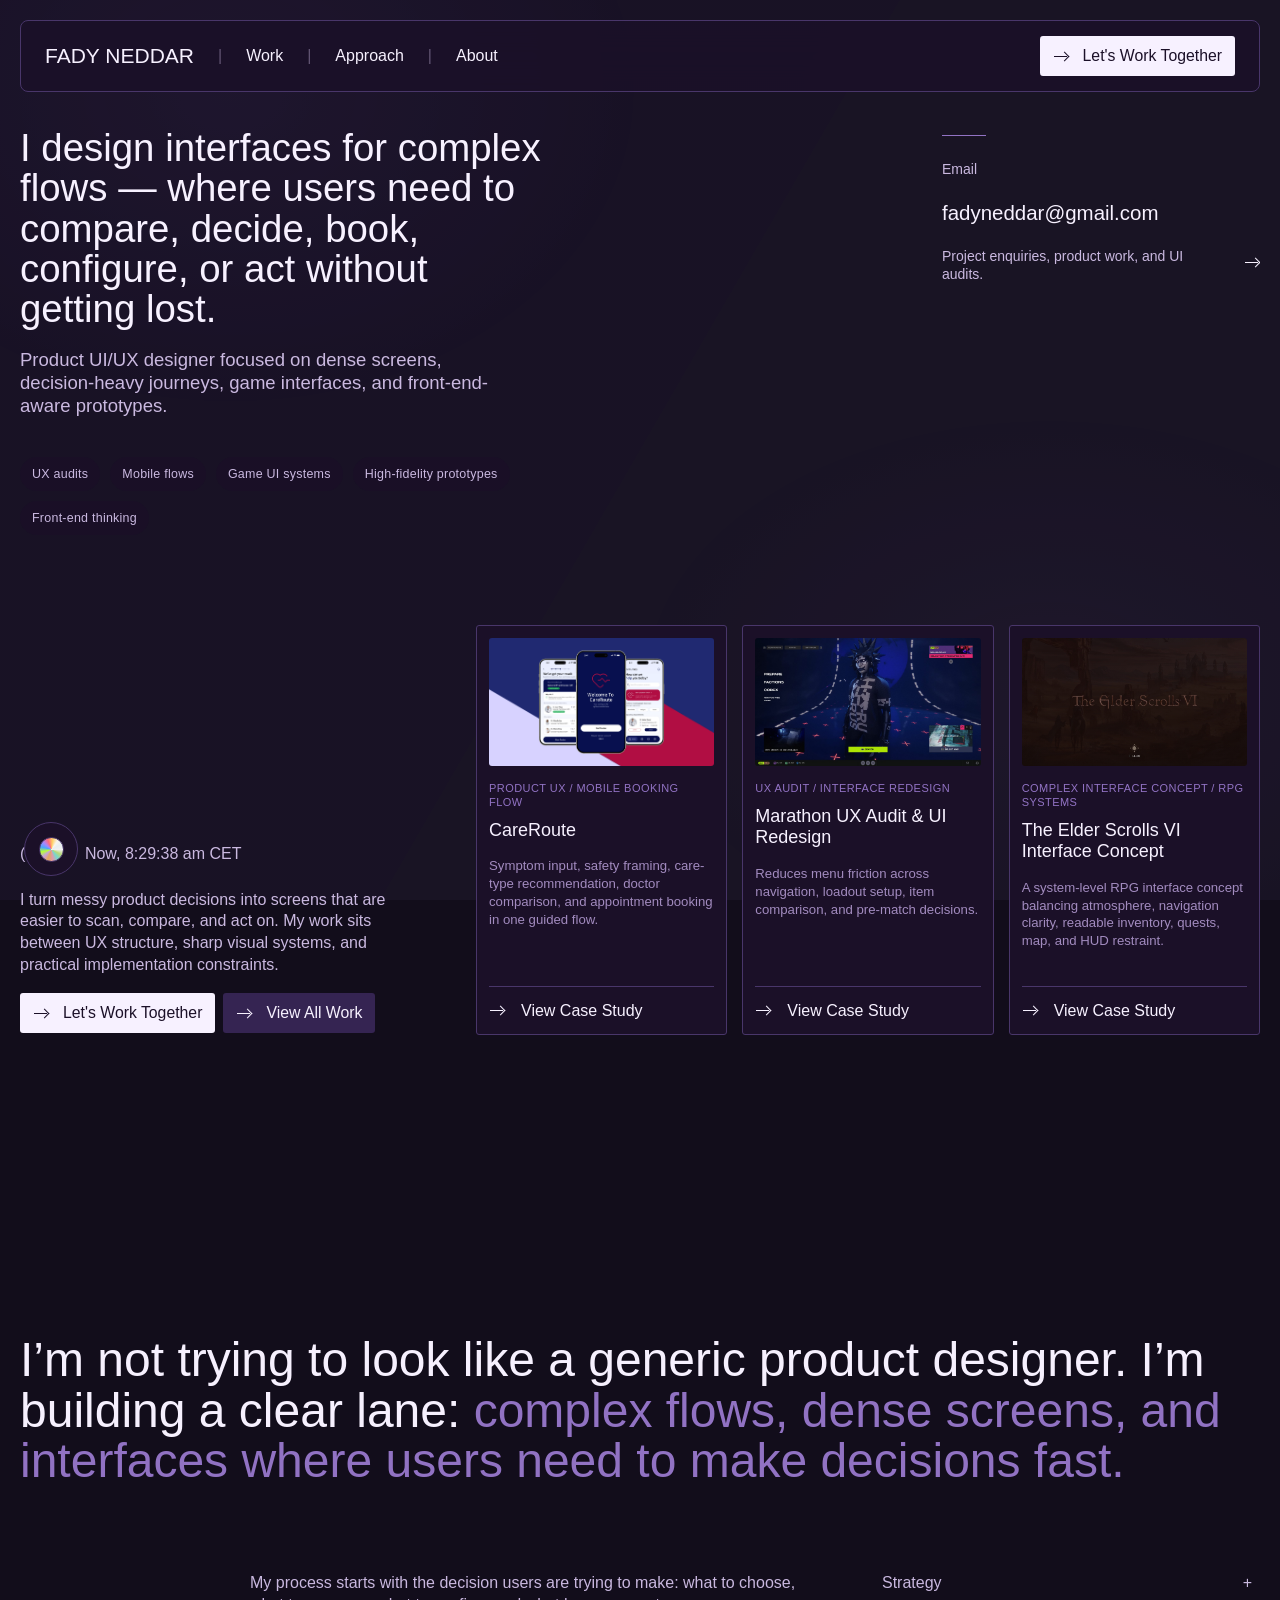
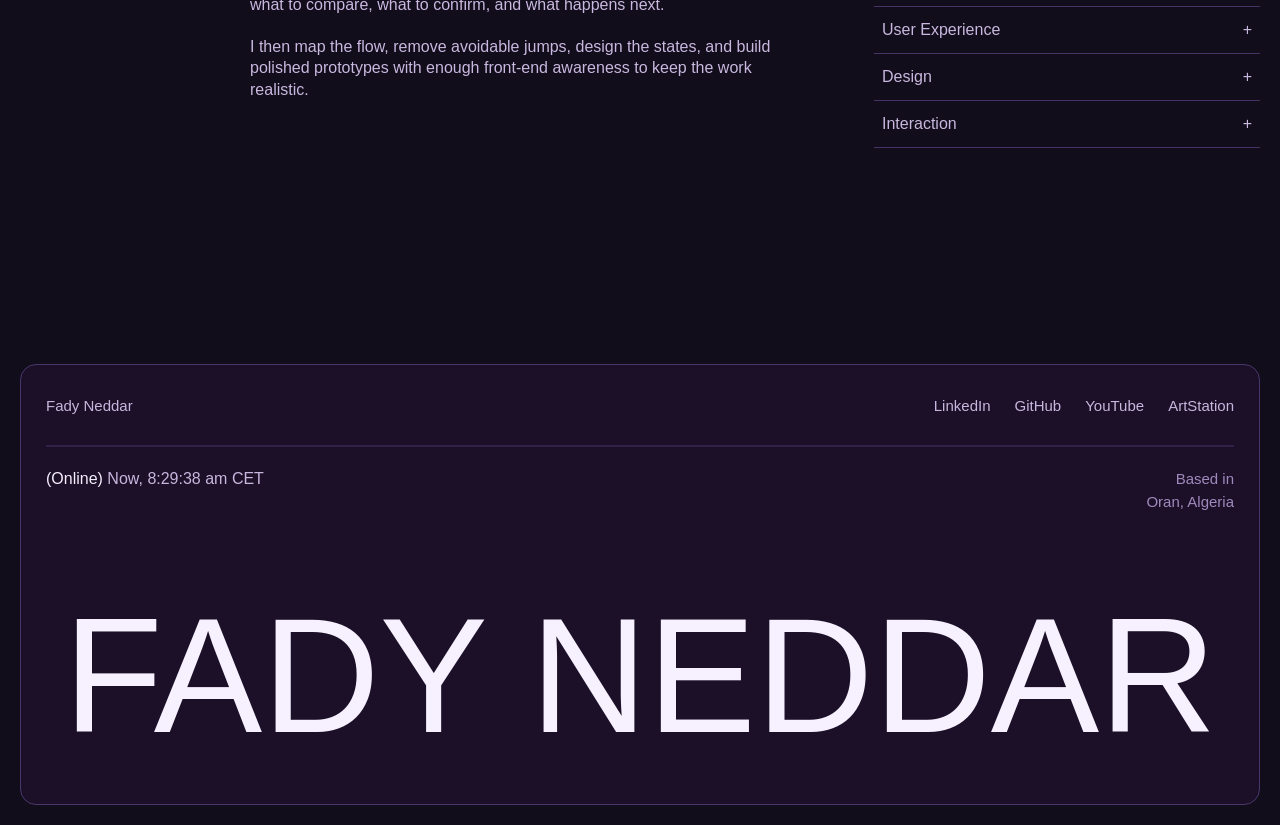
==== index.html @ a7735e92 "Initial commit" ====
<!doctype html>
<html lang="en" data-theme="violet">
  <head>
    <meta charset="utf-8" />
    <meta name="viewport" content="width=device-width, initial-scale=1" />
    <title>Fady Neddar - Product UI/UX Portfolio</title>
    <meta
      name="description"
      content="Product UI/UX portfolio for Fady Neddar, focused on dashboards, forms, filters, booking flows, and complex product interfaces."
    />
    <meta property="og:type" content="website" />
    <meta property="og:title" content="Fady Neddar - Product UI/UX Portfolio" />
    <meta
      property="og:description"
      content="UI/UX portfolio focused on dashboards, forms, filters, booking flows, and content-heavy product interfaces."
    />
    <meta property="og:image" content="./imgs/social-preview.png" />
    <meta name="twitter:card" content="summary_large_image" />
    <meta name="twitter:title" content="Fady Neddar - Product UI/UX Portfolio" />
    <meta
      name="twitter:description"
      content="UI/UX portfolio focused on dashboards, forms, filters, booking flows, and content-heavy product interfaces."
    />
    <meta name="twitter:image" content="./imgs/social-preview.png" />
    <link rel="icon" href="./favicon.svg" type="image/svg+xml" />
    <meta name="theme-color" content="#121312" />
    <script>
      try {
        const theme = localStorage.getItem("portfolio-theme") || "default";
        const themeBackgrounds = {
          default: "#121312",
          olive: "#11140e",
          cyan: "#101618",
          wine: "#170f12",
          ember: "#17110d",
          plum: "#141018",
          mono: "#111111",
          paper: "#f3efe8",
          "mint-light": "#e9f0e8",
          "sky-light": "#e8eef0",
          "blush-light": "#f0e9e9",
          pink: "#f5e5ee",
          acid: "#0b1009",
          ocean: "#09111d",
          violet: "#120d1b",
          ruby: "#170d10",
          gold: "#171307",
          "teal-light": "#e2f2ef",
          "lilac-light": "#eee9f6",
          "citrus-light": "#f4f1df"
        };
        const themeTransitionBackgrounds = {
          default: "#0e0f0e",
          olive: "#0c100b",
          cyan: "#0b1010",
          wine: "#100b0d",
          ember: "#100d0a",
          plum: "#0f0c11",
          mono: "#050505",
          paper: "#ded9cf",
          "mint-light": "#d9e2d7",
          "sky-light": "#d7e2e6",
          "blush-light": "#e2d6d8",
          pink: "#ead1df",
          acid: "#080d07",
          ocean: "#060d16",
          violet: "#0e0916",
          ruby: "#10090b",
          gold: "#100d05",
          "teal-light": "#d0e5e0",
          "lilac-light": "#ddd5ea",
          "citrus-light": "#e5dec0"
        };
        document.documentElement.setAttribute("data-theme", theme);
        document.documentElement.style.setProperty("--initial-bg", themeBackgrounds[theme] || "#121312");
        document.documentElement.style.setProperty("--initial-transition-bg", themeTransitionBackgrounds[theme] || "#0e0f0e");
      } catch {
        document.documentElement.setAttribute("data-theme", "default");
        document.documentElement.style.setProperty("--initial-bg", "#121312");
        document.documentElement.style.setProperty("--initial-transition-bg", "#0e0f0e");
      }
    </script>
    <style>
      html,
      body {
        min-height: 100%;
        margin: 0;
        background: var(--initial-bg, #121312);
        color: #f1f1f1;
        color-scheme: dark;
      }

      body {
        min-height: 100vh;
      }

      .page-transition {
        position: fixed;
        inset: 0;
        z-index: 500;
        pointer-events: none;
        background: var(--initial-transition-bg, var(--initial-bg, #121312));
      }

    </style>
    <link rel="stylesheet" href="./styles.css" />
  </head>
  <body>
    <div class="page-transition" aria-hidden="true"></div>
    <div class="background-waves" aria-hidden="true">
      <span></span>
      <span></span>
      <span></span>
    </div>

    <header class="site-header" aria-label="Primary navigation">
      <nav class="nav-shell">
        <div class="nav-left">
          <a class="brand" href="./index.html" aria-label="Fady Neddar home">
            <span>Fady Neddar</span>
          </a>
          <span class="divider" aria-hidden="true">|</span>
          <a href="./work.html">Work</a>
          <span class="divider" aria-hidden="true">|</span>
          <a href="#approach">Approach</a>
          <span class="divider" aria-hidden="true">|</span>
          <a href="./about.html">About</a>
        </div>
        <button
          class="mobile-menu-toggle"
          type="button"
          aria-label="Open menu"
          aria-expanded="false"
          aria-controls="mobile-menu"
          data-mobile-menu-toggle
        >
          <span aria-hidden="true"></span>
          <span aria-hidden="true"></span>
        </button>
        <button class="button button-light nav-cta" type="button" data-contact-open>
          <span class="icon-arrow" aria-hidden="true"></span>
          <span>Let's Work Together</span>
        </button>
        <div class="mobile-menu" id="mobile-menu" data-mobile-menu aria-hidden="true">
          <a href="./work.html">Work</a>
          <a href="#approach">Approach</a>
          <a href="./about.html">About</a>
          <button class="button button-light" type="button" data-contact-open>
            <span class="icon-arrow" aria-hidden="true"></span>
            <span>Let's Work Together</span>
          </button>
        </div>
      </nav>
    </header>

    <main id="top">
      <section class="hero">
        <div class="hero-grid">
          <div class="intro-copy">
            <h1 class="intro-title">
              I design interfaces for complex flows — where users need to compare, decide, book, configure, or act without getting lost.
            </h1>
            <p class="intro-support">
              Product UI/UX designer focused on dense screens, decision-heavy journeys, game interfaces, and front-end-aware prototypes.
            </p>
            <div class="proof-strip" aria-label="Portfolio focus areas">
              <span>UX audits</span>
              <span>Mobile flows</span>
              <span>Game UI systems</span>
              <span>High-fidelity prototypes</span>
              <span>Front-end thinking</span>
            </div>
          </div>

          <aside class="contact-panel" aria-label="Contact">
            <button class="email-card" type="button" data-contact-open>
              <span class="email-card-label">Email</span>
              <span class="email-card-address">fadyneddar@gmail.com</span>
              <span class="email-card-note">Project enquiries, product work, and UI audits.</span>
              <span class="icon-arrow" aria-hidden="true"></span>
            </button>
          </aside>
        </div>

        <div class="work-row">
          <div class="availability">
            <p class="clock-line">
              <span>(Online)</span>
              <span id="current-time">Now, --:--:-- GMT+1</span>
            </p>
            <p>
              I turn messy product decisions into screens that are easier to scan, compare, and act on. My work sits between UX structure, sharp visual systems, and practical implementation constraints.
            </p>
            <div class="button-row">
              <button class="button button-light" type="button" data-contact-open>
                <span class="icon-arrow" aria-hidden="true"></span>
                <span>Let's Work Together</span>
              </button>
              <a class="button button-dark" href="./work.html">
                <span class="icon-arrow" aria-hidden="true"></span>
                <span>View All Work</span>
              </a>
            </div>
          </div>

          <div class="project-grid" aria-label="Selected work">
            <a class="project-card" href="./careroute.html" aria-label="View CareRoute case study">
              <div class="project-media project-media-careroute" role="img" aria-label="CareRoute mobile app project cover"></div>
              <span class="project-category">Product UX / mobile booking flow</span>
              <h2>CareRoute</h2>
              <p>
                Symptom input, safety framing, care-type recommendation, doctor comparison, and appointment booking in one guided flow.
              </p>
              <span class="case-link">
                <span class="icon-arrow" aria-hidden="true"></span>
                <span>View Case Study</span>
              </span>
            </a>

            <a class="project-card" href="./marathon.html" aria-label="View Marathon UX Audit and UI Redesign case study">
              <div class="project-media project-media-image" role="img" aria-label="Marathon UX Audit and UI Redesign preview"></div>
              <span class="project-category">UX audit / interface redesign</span>
              <h2>Marathon UX Audit & UI Redesign</h2>
              <p>
                Reduces menu friction across navigation, loadout setup, item comparison, and
                pre-match decisions.
              </p>
              <span class="case-link">
                <span class="icon-arrow" aria-hidden="true"></span>
                <span>View Case Study</span>
              </span>
            </a>

            <a
              class="project-card"
              href="./elderscrolls.html"
              aria-label="View The Elder Scrolls VI Interface Concept case study"
            >
              <div class="project-media project-media-elder" role="img" aria-label="The Elder Scrolls VI Interface Concept preview"></div>
              <span class="project-category">Complex interface concept / RPG systems</span>
              <h2>The Elder Scrolls VI Interface Concept</h2>
              <p>
                A system-level RPG interface concept balancing atmosphere, navigation clarity, readable inventory, quests, map, and HUD restraint.
              </p>
              <span class="case-link">
                <span class="icon-arrow" aria-hidden="true"></span>
                <span>View Case Study</span>
              </span>
            </a>
          </div>
        </div>
      </section>

      <section class="approach" id="approach">
        <p class="statement">
          I’m not trying to look like a generic product designer. I’m building a clear lane: <span>complex flows, dense screens, and interfaces where users need to make decisions fast.</span>
        </p>

        <div class="approach-details">
          <div class="approach-copy">
            <p>
              My process starts with the decision users are trying to make: what to choose, what to compare, what to confirm, and what happens next.
            </p>
            <p>
              I then map the flow, remove avoidable jumps, design the states, and build polished prototypes with enough front-end awareness to keep the work realistic.
            </p>
          </div>
          <div class="approach-spacer" aria-hidden="true"></div>

          <div class="capability-list" aria-label="Capabilities">
            <div class="capability-item">
              <button type="button" aria-expanded="false" aria-controls="skill-strategy" data-skill-toggle>
                <span>Strategy</span>
                <span class="plus-mark" aria-hidden="true">+</span>
              </button>
              <p class="capability-copy" id="skill-strategy">
                Auditing flows, finding where users lose context, and defining what the screen needs to solve before styling starts.
              </p>
            </div>
            <div class="capability-item">
              <button type="button" aria-expanded="false" aria-controls="skill-ux" data-skill-toggle>
                <span>User Experience</span>
                <span class="plus-mark" aria-hidden="true">+</span>
              </button>
              <p class="capability-copy" id="skill-ux">
                Mapping decisions, comparison points, error states, and navigation depth so users do not hold the whole product in memory.
              </p>
            </div>
            <div class="capability-item">
              <button type="button" aria-expanded="false" aria-controls="skill-design" data-skill-toggle>
                <span>Design</span>
                <span class="plus-mark" aria-hidden="true">+</span>
              </button>
              <p class="capability-copy" id="skill-design">
                Creating screens, components, hierarchy, and responsive layouts that make dense information easier to scan.
              </p>
            </div>
            <div class="capability-item">
              <button type="button" aria-expanded="false" aria-controls="skill-interaction" data-skill-toggle>
                <span>Interaction</span>
                <span class="plus-mark" aria-hidden="true">+</span>
              </button>
              <p class="capability-copy" id="skill-interaction">
                Using motion to clarify feedback, transitions, and state changes — not to decorate screens that already need focus.
              </p>
            </div>
          </div>
        </div>
      </section>
    </main>

    <footer class="site-footer" id="contact">
      <div class="footer-top">
        <p>Fady Neddar</p>
        <div class="footer-link-stack">
          <nav class="social-links footer-socials" aria-label="Social links">
            <a href="https://www.linkedin.com/in/fady-neddar-0b409b3a3/" target="_blank" rel="noopener noreferrer">LinkedIn</a>
            <a href="https://github.com/neddarfaddy" target="_blank" rel="noopener noreferrer">GitHub</a>
            <a href="https://www.youtube.com/@Shaheen602" target="_blank" rel="noopener noreferrer">YouTube</a>
            <a href="https://www.artstation.com/shahin31" target="_blank" rel="noopener noreferrer">ArtStation</a>
          </nav>
        </div>
      </div>

      <div class="footer-middle">
        <div>
          <p>
            <span>(Online)</span>
            <span id="footer-time">Now, --:--:-- GMT+1</span>
          </p>
        </div>
        <address>
          <span>Based in</span>
          <span>Oran, Algeria</span>
        </address>
      </div>

      <p class="footer-wordmark">Fady Neddar</p>
    </footer>

    <div class="contact-drawer-shell" id="contact-drawer" aria-hidden="true" inert>
      <button class="contact-backdrop" type="button" data-contact-close aria-label="Close contact form"></button>
      <aside class="contact-drawer" role="dialog" aria-modal="true" aria-labelledby="contact-title" tabindex="-1">
        <button class="drawer-close" type="button" data-contact-close aria-label="Close contact form">x</button>

        <div class="drawer-intro">
          <p>Contact</p>
          <h2 id="contact-title">Let's Work Together</h2>
          <p>
            Got a role, project, or just want to chat about design? Fill in the form and I'll get
            back to you soon.
          </p>
        </div>

        <nav class="social-links drawer-socials" aria-label="Social links">
          <a href="https://www.linkedin.com/in/fady-neddar-0b409b3a3/" target="_blank" rel="noopener noreferrer">LinkedIn</a>
          <a href="https://github.com/neddarfaddy" target="_blank" rel="noopener noreferrer">GitHub</a>
          <a href="https://www.youtube.com/@Shaheen602" target="_blank" rel="noopener noreferrer">YouTube</a>
          <a href="https://www.artstation.com/shahin31" target="_blank" rel="noopener noreferrer">ArtStation</a>
        </nav>

        <form class="contact-form" id="contact-form" action="https://formsubmit.co/fadyneddar@gmail.com" method="POST">
          <input type="hidden" name="_captcha" value="false" />
          <input type="hidden" name="_template" value="table" />
          <input type="hidden" name="_subject" value="Portfolio enquiry from Fady Neddar portfolio" />
          <input class="form-honey" type="text" name="_honey" tabindex="-1" autocomplete="off" aria-hidden="true" />
          <div class="form-row">
            <label>
              <span>First Name <em>*</em></span>
              <input type="text" name="firstName" placeholder="First name" required />
            </label>
            <label>
              <span>Last Name <em>*</em></span>
              <input type="text" name="lastName" placeholder="Last name" required />
            </label>
          </div>

          <div class="form-row">
            <label>
              <span>Email Address <em>*</em></span>
              <input type="email" name="email" placeholder="email@company.com" required />
            </label>
            <label>
              <span>Phone Number</span>
              <input type="tel" name="phone" placeholder="07000-000000" />
            </label>
          </div>

          <label>
            <span>Enquiry Type <em>*</em></span>
            <select name="enquiryType" required>
              <option value="">Select one...</option>
              <option>Product design</option>
              <option>Interface redesign</option>
              <option>UX audit</option>
              <option>Front-end prototype</option>
              <option>Other</option>
            </select>
          </label>

          <label>
            <span>Message <em>*</em></span>
            <textarea name="message" placeholder="Your message" required></textarea>
          </label>
          <p class="form-status" data-form-status aria-live="polite"></p>
<button class="button button-light send-button" type="submit">
            <span class="icon-arrow" aria-hidden="true"></span>
            <span>Send Message</span>
          </button>
        </form>
      </aside>
    </div>

    <div class="theme-picker" data-theme-picker>
      <div class="theme-menu" id="theme-menu" aria-hidden="true">
        <button class="theme-option" type="button" data-theme-value="default">
          <span class="theme-swatch swatch-default" aria-hidden="true"></span>
          <span>Default</span>
        </button>
        <button class="theme-option" type="button" data-theme-value="olive">
          <span class="theme-swatch swatch-olive" aria-hidden="true"></span>
          <span>Olive</span>
        </button>
        <button class="theme-option" type="button" data-theme-value="cyan">
          <span class="theme-swatch swatch-cyan" aria-hidden="true"></span>
          <span>Cyan</span>
        </button>
        <button class="theme-option" type="button" data-theme-value="wine">
          <span class="theme-swatch swatch-wine" aria-hidden="true"></span>
          <span>Wine</span>
        </button>
        <button class="theme-option" type="button" data-theme-value="ember">
          <span class="theme-swatch swatch-ember" aria-hidden="true"></span>
          <span>Ember</span>
        </button>
        <button class="theme-option" type="button" data-theme-value="plum">
          <span class="theme-swatch swatch-plum" aria-hidden="true"></span>
          <span>Plum</span>
        </button>
        <button class="theme-option" type="button" data-theme-value="mono">
          <span class="theme-swatch swatch-mono" aria-hidden="true"></span>
          <span>Mono</span>
        </button>
        <button class="theme-option" type="button" data-theme-value="paper">
          <span class="theme-swatch swatch-paper" aria-hidden="true"></span>
          <span>Paper</span>
        </button>
        <button class="theme-option" type="button" data-theme-value="mint-light">
          <span class="theme-swatch swatch-mint-light" aria-hidden="true"></span>
          <span>Mint</span>
        </button>
        <button class="theme-option" type="button" data-theme-value="sky-light">
          <span class="theme-swatch swatch-sky-light" aria-hidden="true"></span>
          <span>Sky</span>
        </button>
        <button class="theme-option" type="button" data-theme-value="blush-light">
          <span class="theme-swatch swatch-blush-light" aria-hidden="true"></span>
          <span>Blush</span>
        </button>
        <button class="theme-option" type="button" data-theme-value="pink">
          <span class="theme-swatch swatch-pink" aria-hidden="true"></span>
          <span>Pink</span>
        </button>
      </div>
      <button
        class="theme-toggle"
        type="button"
        aria-label="Choose color theme"
        aria-expanded="false"
        aria-controls="theme-menu"
        data-theme-toggle
      >
        <span class="theme-toggle-mark" aria-hidden="true"></span>
      </button>
    </div>

    <div class="media-lightbox" data-media-lightbox aria-hidden="true">
      <button class="media-lightbox-backdrop" type="button" data-media-close aria-label="Close image preview"></button>
      <figure class="media-lightbox-frame">
        <button class="media-lightbox-close" type="button" data-media-close aria-label="Close image preview">x</button>
        <img src="" alt="" data-media-image />
        <figcaption class="media-lightbox-caption" data-media-caption></figcaption>
      </figure>
    </div>

    <script data-gsap src="https://cdn.jsdelivr.net/npm/gsap@3/dist/gsap.min.js"></script>
    <script src="./script.js"></script>
  </body>
</html>
---- styles.css ----
:root {
  --background: #121312;
  --panel: #151615;
  --panel-rgb: 21, 22, 21;
  --panel-raised: #191a19;
  --panel-muted: #1c1d1c;
  --panel-soft: #232423;
  --stroke: #1c1d1c;
  --text: #f1f1f1;
  --text-muted: #bababa;
  --text-subtle: #9f9f9f;
  --text-dim: #676867;
  --accent: #d6d6d6;
  --transition-bg: #0e0f0e;
  --button-light-hover: #c9c9c9;
  --button-light-hover-text: var(--panel);
  --button-dark-hover: #3a3b3a;
  --button-dark-hover-text: var(--text);
  --max-width: 1600px;
}

html[data-theme="olive"] {
  --background: #10140f;
  --panel: #151a14;
  --panel-rgb: 21, 26, 20;
  --panel-raised: #192018;
  --panel-muted: #20281f;
  --panel-soft: #263125;
  --stroke: #273326;
  --text: #eff3ea;
  --text-muted: #bdc7b7;
  --text-subtle: #8f9b88;
  --text-dim: #798b5f;
  --accent: #b8d879;
  --transition-bg: #0c100b;
  --button-light-hover: #d9e7c7;
  --button-light-hover-text: var(--panel);
  --button-dark-hover: #354232;
  --button-dark-hover-text: var(--text);
}

html[data-theme="cyan"] {
  --background: #0f1212;
  --panel: #141919;
  --panel-rgb: 20, 25, 25;
  --panel-raised: #172020;
  --panel-muted: #1e2929;
  --panel-soft: #233333;
  --stroke: #263838;
  --text: #edf7f5;
  --text-muted: #b5c8c5;
  --text-subtle: #8ca3a0;
  --text-dim: #5f8f8a;
  --accent: #76d8cf;
  --transition-bg: #0b1010;
  --button-light-hover: #c8efeb;
  --button-light-hover-text: var(--panel);
  --button-dark-hover: #304545;
  --button-dark-hover-text: var(--text);
}

html[data-theme="wine"] {
  --background: #150f11;
  --panel: #1b1316;
  --panel-rgb: 27, 19, 22;
  --panel-raised: #21161a;
  --panel-muted: #2a1b20;
  --panel-soft: #342229;
  --stroke: #39262c;
  --text: #f5eeee;
  --text-muted: #cbb9ba;
  --text-subtle: #a18b8e;
  --text-dim: #986171;
  --accent: #e09aab;
  --transition-bg: #100b0d;
  --button-light-hover: #ead5da;
  --button-light-hover-text: var(--panel);
  --button-dark-hover: #442b34;
  --button-dark-hover-text: var(--text);
}

html[data-theme="ember"] {
  --background: #14110e;
  --panel: #1a1611;
  --panel-rgb: 26, 22, 17;
  --panel-raised: #211b14;
  --panel-muted: #2a2218;
  --panel-soft: #342a1d;
  --stroke: #3a2d20;
  --text: #f4efe7;
  --text-muted: #c8b9a6;
  --text-subtle: #a2927c;
  --text-dim: #a67443;
  --accent: #e3a85d;
  --transition-bg: #100d0a;
  --button-light-hover: #ead7bd;
  --button-light-hover-text: var(--panel);
  --button-dark-hover: #443622;
  --button-dark-hover-text: var(--text);
}

html[data-theme="plum"] {
  --background: #131015;
  --panel: #18141b;
  --panel-rgb: 24, 20, 27;
  --panel-raised: #1e1822;
  --panel-muted: #261e2b;
  --panel-soft: #302538;
  --stroke: #342941;
  --text: #f2eef5;
  --text-muted: #c4b8ca;
  --text-subtle: #9e8da8;
  --text-dim: #8f70a6;
  --accent: #c7a0df;
  --transition-bg: #0f0c11;
  --button-light-hover: #e2d4eb;
  --button-light-hover-text: var(--panel);
  --button-dark-hover: #40304a;
  --button-dark-hover-text: var(--text);
}

html[data-theme="mono"] {
  --background: #0d0d0d;
  --panel: #151515;
  --panel-rgb: 21, 21, 21;
  --panel-raised: #1a1a1a;
  --panel-muted: #222222;
  --panel-soft: #2b2b2b;
  --stroke: #303030;
  --text: #f8f8f8;
  --text-muted: #c6c6c6;
  --text-subtle: #969696;
  --text-dim: #6f6f6f;
  --accent: #ffffff;
  --transition-bg: #050505;
  --button-light-hover: #dedede;
  --button-light-hover-text: var(--panel);
  --button-dark-hover: #404040;
  --button-dark-hover-text: var(--text);
}

html[data-theme="default"] {
  --background: #121312;
  --panel: #151615;
  --panel-rgb: 21, 22, 21;
  --panel-raised: #191a19;
  --panel-muted: #1c1d1c;
  --panel-soft: #232423;
  --stroke: #1c1d1c;
  --text: #f1f1f1;
  --text-muted: #bababa;
  --text-subtle: #9f9f9f;
  --text-dim: #676867;
  --accent: #d6d6d6;
  --transition-bg: #0e0f0e;
  --button-light-hover: #c9c9c9;
  --button-light-hover-text: var(--panel);
  --button-dark-hover: #3a3b3a;
  --button-dark-hover-text: var(--text);
}

html[data-theme="paper"] {
  --background: #eeeae2;
  --panel: #f8f5ee;
  --panel-rgb: 248, 245, 238;
  --panel-raised: #ffffff;
  --panel-muted: #ded8cc;
  --panel-soft: #e7e1d6;
  --stroke: #d2cabd;
  --text: #171715;
  --text-muted: #47443e;
  --text-subtle: #706b62;
  --text-dim: #9b9386;
  --accent: #7a6f5d;
  --transition-bg: #ded9cf;
  --button-light-hover: #7a6f5d;
  --button-light-hover-text: #f8f5ee;
  --button-dark-hover: #d0c7b8;
  --button-dark-hover-text: #171715;
}

html[data-theme="mint-light"] {
  --background: #e9f0e8;
  --panel: #f4faf3;
  --panel-rgb: 244, 250, 243;
  --panel-raised: #ffffff;
  --panel-muted: #d8e4d6;
  --panel-soft: #dfeadd;
  --stroke: #c9d8c6;
  --text: #121811;
  --text-muted: #3c4a39;
  --text-subtle: #63705f;
  --text-dim: #829875;
  --accent: #55784c;
  --transition-bg: #d9e2d7;
  --button-light-hover: #55784c;
  --button-light-hover-text: #f4faf3;
  --button-dark-hover: #c4d2c0;
  --button-dark-hover-text: #121811;
}

html[data-theme="sky-light"] {
  --background: #e8eef0;
  --panel: #f5fafb;
  --panel-rgb: 245, 250, 251;
  --panel-raised: #ffffff;
  --panel-muted: #d6e2e5;
  --panel-soft: #dfe9eb;
  --stroke: #c6d4d8;
  --text: #101618;
  --text-muted: #37484d;
  --text-subtle: #5f7176;
  --text-dim: #728f98;
  --accent: #3d7784;
  --transition-bg: #d7e2e6;
  --button-light-hover: #3d7784;
  --button-light-hover-text: #f5fafb;
  --button-dark-hover: #c2d1d5;
  --button-dark-hover-text: #101618;
}

html[data-theme="blush-light"] {
  --background: #f0e9e9;
  --panel: #fbf5f5;
  --panel-rgb: 251, 245, 245;
  --panel-raised: #ffffff;
  --panel-muted: #e4d6d7;
  --panel-soft: #ecdfe0;
  --stroke: #d8c8ca;
  --text: #191313;
  --text-muted: #4c3a3b;
  --text-subtle: #765f62;
  --text-dim: #a37b83;
  --accent: #9a5d6a;
  --transition-bg: #e2d6d8;
  --button-light-hover: #9a5d6a;
  --button-light-hover-text: #fbf5f5;
  --button-dark-hover: #d7c4c7;
  --button-dark-hover-text: #191313;
}

html[data-theme="pink"] {
  --background: #f5e5ee;
  --panel: #fff7fb;
  --panel-rgb: 255, 247, 251;
  --panel-raised: #ffffff;
  --panel-muted: #ead0dd;
  --panel-soft: #f0d8e5;
  --stroke: #dbb8c8;
  --text: #1b1016;
  --text-muted: #503543;
  --text-subtle: #7c5364;
  --text-dim: #b06382;
  --accent: #c74379;
  --transition-bg: #ead1df;
  --button-light-hover: #c74379;
  --button-light-hover-text: #fff7fb;
  --button-dark-hover: #e3bfd0;
  --button-dark-hover-text: #1b1016;
}

html[data-theme="acid"] {
  --background: #0b1009;
  --panel: #10170e;
  --panel-rgb: 16, 23, 14;
  --panel-raised: #141d11;
  --panel-muted: #1c2717;
  --panel-soft: #24331d;
  --stroke: #2f4524;
  --text: #f3ffe9;
  --text-muted: #c5d8b8;
  --text-subtle: #93aa84;
  --text-dim: #8caf54;
  --accent: #b7ff36;
  --transition-bg: #080d07;
  --button-light-hover: #d8ff8a;
  --button-light-hover-text: #10170e;
  --button-dark-hover: #314620;
  --button-dark-hover-text: var(--text);
}

html[data-theme="ocean"] {
  --background: #09111d;
  --panel: #0d1724;
  --panel-rgb: 13, 23, 36;
  --panel-raised: #111e2e;
  --panel-muted: #16283d;
  --panel-soft: #1d3450;
  --stroke: #254263;
  --text: #edf6ff;
  --text-muted: #b9cadb;
  --text-subtle: #86a0b8;
  --text-dim: #4c82b7;
  --accent: #49a7ff;
  --transition-bg: #060d16;
  --button-light-hover: #b9dcff;
  --button-light-hover-text: #0d1724;
  --button-dark-hover: #263f5d;
  --button-dark-hover-text: var(--text);
}

html[data-theme="violet"] {
  --background: #120d1b;
  --panel: #1b1028;
  --panel-rgb: 27, 16, 40;
  --panel-raised: #211532;
  --panel-muted: #2a1b40;
  --panel-soft: #352452;
  --stroke: #49366a;
  --text: #f7f1ff;
  --text-muted: #cab9e0;
  --text-subtle: #a28bbf;
  --text-dim: #9273c4;
  --accent: #a986ff;
  --transition-bg: #0e0916;
  --button-light-hover: #d9caff;
  --button-light-hover-text: #1b1028;
  --button-dark-hover: #44305f;
  --button-dark-hover-text: var(--text);
}

html[data-theme="ruby"] {
  --background: #170d10;
  --panel: #201113;
  --panel-rgb: 32, 17, 19;
  --panel-raised: #281619;
  --panel-muted: #351d21;
  --panel-soft: #43272c;
  --stroke: #5c3138;
  --text: #fff1f3;
  --text-muted: #dfb5bc;
  --text-subtle: #b9878f;
  --text-dim: #c95a69;
  --accent: #ff6b7a;
  --transition-bg: #10090b;
  --button-light-hover: #ffc2ca;
  --button-light-hover-text: #201113;
  --button-dark-hover: #56313a;
  --button-dark-hover-text: var(--text);
}

html[data-theme="gold"] {
  --background: #171307;
  --panel: #211a0c;
  --panel-rgb: 33, 26, 12;
  --panel-raised: #2a220f;
  --panel-muted: #352b13;
  --panel-soft: #443719;
  --stroke: #5c4b22;
  --text: #fff7df;
  --text-muted: #d9c89d;
  --text-subtle: #ae9663;
  --text-dim: #c49738;
  --accent: #ffd166;
  --transition-bg: #100d05;
  --button-light-hover: #ffe2a3;
  --button-light-hover-text: #211a0c;
  --button-dark-hover: #57471d;
  --button-dark-hover-text: var(--text);
}

html[data-theme="teal-light"] {
  --background: #e2f2ef;
  --panel: #f5fffd;
  --panel-rgb: 245, 255, 253;
  --panel-raised: #ffffff;
  --panel-muted: #cfe7e2;
  --panel-soft: #d8ede9;
  --stroke: #b8d9d2;
  --text: #0d1816;
  --text-muted: #344c48;
  --text-subtle: #5e7a75;
  --text-dim: #4e938a;
  --accent: #28766e;
  --transition-bg: #d0e5e0;
  --button-light-hover: #28766e;
  --button-light-hover-text: #f5fffd;
  --button-dark-hover: #bad7d1;
  --button-dark-hover-text: #0d1816;
}

html[data-theme="lilac-light"] {
  --background: #eee9f6;
  --panel: #fbf8ff;
  --panel-rgb: 251, 248, 255;
  --panel-raised: #ffffff;
  --panel-muted: #ded6ee;
  --panel-soft: #e7e0f3;
  --stroke: #cec2e2;
  --text: #15101d;
  --text-muted: #42374f;
  --text-subtle: #6e5f80;
  --text-dim: #8972bd;
  --accent: #6b58a8;
  --transition-bg: #ddd5ea;
  --button-light-hover: #6b58a8;
  --button-light-hover-text: #fbf8ff;
  --button-dark-hover: #cfc3e3;
  --button-dark-hover-text: #15101d;
}

html[data-theme="citrus-light"] {
  --background: #f4f1df;
  --panel: #fffcec;
  --panel-rgb: 255, 252, 236;
  --panel-raised: #ffffff;
  --panel-muted: #e9e1bf;
  --panel-soft: #f0e8ca;
  --stroke: #d8cea3;
  --text: #171409;
  --text-muted: #49432d;
  --text-subtle: #746b49;
  --text-dim: #a89132;
  --accent: #8a741c;
  --transition-bg: #e5dec0;
  --button-light-hover: #8a741c;
  --button-light-hover-text: #fffcec;
  --button-dark-hover: #d8ce9e;
  --button-dark-hover-text: #171409;
}

* {
  box-sizing: border-box;
}

html {
  scroll-behavior: smooth;
  min-height: 100%;
  background: var(--background);
  scrollbar-color: var(--accent) var(--background);
  scrollbar-width: thin;
}

body {
  position: relative;
  display: flow-root;
  isolation: isolate;
  min-height: 100vh;
  width: 100%;
  margin: 0;
  overflow-x: hidden;
  background: var(--background);
  background-attachment: fixed;
  color: var(--text);
  font-family: "PP Neue Montreal", "Neue Montreal", Inter, Arial, sans-serif;
  font-weight: 500;
  letter-spacing: 0;
  transition: background 220ms ease, color 220ms ease;
}

body::before {
  content: "";
  position: fixed;
  inset: 0;
  z-index: 0;
  pointer-events: none;
  background:
    radial-gradient(
      ellipse at 18% 10%,
      color-mix(in srgb, var(--accent) 8%, transparent) 0,
      transparent 34vw
    ),
    radial-gradient(
      ellipse at 82% 76%,
      color-mix(in srgb, var(--text-dim) 8%, transparent) 0,
      transparent 34vw
    );
  opacity: 0.68;
}

html[data-theme="paper"] body::before,
html[data-theme="mint-light"] body::before,
html[data-theme="sky-light"] body::before,
html[data-theme="blush-light"] body::before,
html[data-theme="pink"] body::before,
html[data-theme="teal-light"] body::before,
html[data-theme="lilac-light"] body::before,
html[data-theme="citrus-light"] body::before {
  opacity: 0.78;
}

.background-waves {
  position: fixed;
  top: 0;
  right: -50%;
  bottom: 0;
  left: -50%;
  z-index: 0;
  pointer-events: none;
  overflow: hidden;
  opacity: 0.3;
}

.background-waves span {
  position: absolute;
  inset: 0;
  background-image:
    linear-gradient(
      -60deg,
      color-mix(in srgb, var(--background) 62%, var(--accent) 38%) 50%,
      color-mix(in srgb, var(--background) 78%, var(--text-dim) 22%) 50%
    );
  transform: translate3d(0, 0, 0);
  animation: diagonal-slide 30s ease-in-out infinite alternate;
  will-change: transform;
}

.background-waves span:nth-child(2) {
  background-image:
    linear-gradient(
      -60deg,
      color-mix(in srgb, var(--background) 74%, var(--panel-raised) 26%) 50%,
      color-mix(in srgb, var(--background) 66%, var(--accent) 34%) 50%
    );
  animation-direction: alternate-reverse;
  animation-duration: 42s;
  opacity: 0.64;
}

.background-waves span:nth-child(3) {
  background-image:
    linear-gradient(
      -60deg,
      color-mix(in srgb, var(--background) 76%, var(--text) 14%) 50%,
      color-mix(in srgb, var(--background) 70%, var(--panel-soft) 30%) 50%
    );
  animation-duration: 54s;
  opacity: 0.52;
}

@keyframes diagonal-slide {
  from {
    transform: translateX(-25%);
  }
  to {
    transform: translateX(25%);
  }
}

html[data-theme="paper"] .background-waves,
html[data-theme="mint-light"] .background-waves,
html[data-theme="sky-light"] .background-waves,
html[data-theme="blush-light"] .background-waves,
html[data-theme="pink"] .background-waves,
html[data-theme="teal-light"] .background-waves,
html[data-theme="lilac-light"] .background-waves,
html[data-theme="citrus-light"] .background-waves {
  opacity: 0.42;
}

.site-header,
main,
.site-footer {
  position: relative;
  z-index: 2;
}

.page-transition {
  position: fixed;
  inset: 0;
  z-index: 500;
  pointer-events: none;
  background: var(--transition-bg, var(--initial-transition-bg, var(--background, #121312)));
  transform: translateY(0);
  will-change: transform;
}

::-webkit-scrollbar {
  width: 12px;
  height: 12px;
}

::-webkit-scrollbar-track {
  background: var(--background);
}

::-webkit-scrollbar-thumb {
  border: 3px solid var(--background);
  border-radius: 999px;
  background: var(--panel-soft);
}

::-webkit-scrollbar-thumb:hover {
  background: var(--accent);
}

@supports (min-height: 100dvh) {
  body {
    min-height: 100dvh;
  }
}

a {
  color: inherit;
  text-decoration: none;
  transition: color 180ms ease;
}

button,
a {
  -webkit-tap-highlight-color: transparent;
}

button {
  font: inherit;
}

a:focus-visible,
button:focus-visible,
input:focus-visible,
select:focus-visible,
textarea:focus-visible {
  outline: 2px solid var(--accent);
  outline-offset: 3px;
}

input:focus-visible,
select:focus-visible,
textarea:focus-visible {
  border-color: var(--accent);
}

body.contact-open {
  overflow: hidden;
}

body.media-open {
  overflow: hidden;
}

.site-header {
  position: sticky;
  top: 20px;
  z-index: 20;
  width: min(var(--max-width), calc(100% - 40px));
  margin: 20px auto 0;
}

.nav-shell {
  min-height: 72px;
  display: flex;
  align-items: center;
  justify-content: space-between;
  position: relative;
  gap: 24px;
  padding: 0 24px;
  border: 1px solid var(--stroke);
  border-radius: 8px;
  background: rgba(var(--panel-rgb), 0.88);
  backdrop-filter: blur(18px);
}

.nav-left {
  display: flex;
  align-items: center;
  gap: 24px;
  min-width: 0;
  color: var(--text);
  font-size: 16px;
  line-height: 1.35;
}

.brand {
  display: inline-flex;
  align-items: center;
  gap: 0;
  font-size: 21px;
  text-transform: uppercase;
  white-space: nowrap;
}

.brand-mark {
  width: 28px;
  height: 28px;
  border-radius: 3px;
  object-fit: cover;
}

.mobile-menu-toggle,
.mobile-menu {
  display: none;
}

.mobile-menu-toggle {
  width: 42px;
  height: 38px;
  place-items: center;
  border: 1px solid var(--stroke);
  border-radius: 4px;
  background: var(--panel-soft);
  color: var(--text);
  cursor: pointer;
}

.mobile-menu-toggle span {
  width: 18px;
  border-top: 1.5px solid currentColor;
  transition: transform 180ms ease;
}

.site-header.is-menu-open .mobile-menu-toggle span:first-child {
  transform: translateY(4px) rotate(45deg);
}

.site-header.is-menu-open .mobile-menu-toggle span:last-child {
  transform: translateY(-4px) rotate(-45deg);
}

.mobile-menu {
  position: absolute;
  left: 0;
  right: 0;
  top: calc(100% + 8px);
  gap: 4px;
  padding: 10px;
  border: 1px solid var(--stroke);
  border-radius: 8px;
  background: rgba(var(--panel-rgb), 0.98);
  opacity: 0;
  pointer-events: none;
  transform: translateY(-6px);
  transition: opacity 180ms ease, transform 180ms ease;
}

.site-header.is-menu-open .mobile-menu {
  opacity: 1;
  pointer-events: auto;
  transform: translateY(0);
}

.mobile-menu a,
.mobile-menu .button {
  min-height: 42px;
  width: 100%;
}

.mobile-menu a {
  display: flex;
  align-items: center;
  border-radius: 4px;
  padding: 0 10px;
  color: var(--text-muted);
  font-size: 16px;
}

.mobile-menu a:hover {
  background: var(--panel-soft);
  color: var(--text);
}

.divider {
  color: var(--text-muted);
  opacity: 0.4;
}

.button {
  min-height: 40px;
  display: inline-flex;
  align-items: center;
  justify-content: center;
  gap: 14px;
  border: 0;
  border-radius: 3px;
  padding: 12px 13px;
  font-size: 15.8px;
  line-height: 1;
  white-space: nowrap;
  cursor: pointer;
  transition: background 180ms ease, color 180ms ease;
}

.button:hover {
  transform: none;
}

.button-light {
  background: var(--text);
  color: var(--panel);
}

.button-light:hover {
  background: var(--button-light-hover);
  color: var(--button-light-hover-text);
}

.button-dark {
  background: var(--panel-soft);
  color: var(--text);
}

.button-dark:hover {
  background: var(--button-dark-hover);
  color: var(--button-dark-hover-text);
}

.nav-left a:hover,
.email-card:hover,
.case-link:hover,
.footer-top a:hover,
.social-links a:hover,
.policy-check a:hover {
  color: var(--text-subtle);
}

.brand:hover {
  color: var(--text-muted);
}

.icon-arrow {
  position: relative;
  width: 16px;
  height: 11px;
  display: inline-block;
  flex: 0 0 16px;
}

.icon-arrow::before {
  content: "";
  position: absolute;
  left: 1px;
  top: 5px;
  width: 13px;
  border-top: 1.5px solid currentColor;
}

.icon-arrow::after {
  content: "";
  position: absolute;
  right: 1px;
  top: 2px;
  width: 6px;
  height: 6px;
  border-top: 1.5px solid currentColor;
  border-right: 1.5px solid currentColor;
  transform: rotate(45deg);
}

.hero,
.approach,
.site-footer {
  width: min(var(--max-width), calc(100% - 40px));
  margin-inline: auto;
}

.hero {
  position: relative;
  isolation: isolate;
  overflow: hidden;
  display: grid;
  grid-template-rows: auto 1fr;
  min-height: calc(100svh - 20px);
  row-gap: clamp(56px, 10vh, 128px);
  padding-top: clamp(34px, 4vh, 52px);
  padding-bottom: clamp(84px, 9vh, 128px);
}

.hero::before {
  display: none;
}

.hero-grid,
.work-row {
  position: relative;
  z-index: 1;
}

.hero-grid {
  display: grid;
  grid-template-columns: minmax(320px, 522px) minmax(260px, 318px);
  justify-content: space-between;
  align-items: start;
  gap: 64px;
  min-height: 0;
}

.intro-title {
  margin: 0;
  max-width: 522px;
  color: var(--text);
  font-size: clamp(34px, 3vw, 40px);
  line-height: 1.05;
  font-weight: 500;
  letter-spacing: 0;
}

.intro-copy {
  display: grid;
  gap: 18px;
}

.intro-support {
  max-width: 500px;
  margin: 0;
  color: var(--text-muted);
  font-size: clamp(18px, 1.45vw, 22px);
  line-height: 1.25;
}

.intro-title span,
.statement span {
  color: var(--text-dim);
}

.contact-panel {
  width: 318px;
  justify-self: end;
  padding-top: 3px;
}

.email-card {
  position: relative;
  width: 100%;
  min-height: 156px;
  display: grid;
  align-content: space-between;
  gap: 18px;
  border: 0;
  padding: 4px 42px 4px 0;
  background: transparent;
  color: var(--text);
  text-align: left;
  cursor: pointer;
}

.email-card::before {
  content: "";
  width: 44px;
  height: 1px;
  background: var(--text-dim);
}

.email-card-label,
.email-card-note {
  color: var(--text-muted);
  font-size: 14px;
  line-height: 1.3;
}

.email-card-address {
  max-width: 100%;
  color: var(--text);
  font-size: clamp(18px, 1.6vw, 24px);
  line-height: 1.04;
  overflow-wrap: anywhere;
}

.email-card .icon-arrow {
  position: absolute;
  right: 0;
  bottom: 19px;
}

.work-row {
  display: grid;
  grid-template-columns: minmax(320px, 398px) minmax(720px, 920px);
  justify-content: space-between;
  align-items: end;
  align-self: end;
  gap: 72px;
}

.availability {
  padding-bottom: 2px;
}

.clock-line {
  display: flex;
  gap: 8px;
  color: var(--text-muted);
}

.availability p {
  margin: 0;
  color: var(--text-muted);
  font-size: 16px;
  line-height: 1.35;
}

.availability .clock-line {
  margin-bottom: 24px;
}

.button-row {
  display: flex;
  flex-wrap: wrap;
  gap: 8px;
  margin-top: 18px;
}

.project-grid {
  display: grid;
  grid-template-columns: repeat(3, minmax(0, 1fr));
  gap: 15px;
}

.project-card {
  min-height: 410px;
  display: flex;
  flex-direction: column;
  padding: 12px 12px 14px;
  border: 1px solid var(--stroke);
  border-radius: 3px;
  background: var(--panel);
  color: inherit;
  cursor: pointer;
  text-decoration: none;
  transition: background 180ms ease, border-color 180ms ease;
}

.project-card:hover {
  background: var(--panel-soft);
  border-color: var(--accent);
}

.project-card:focus-visible {
  outline: 1px solid var(--accent);
  outline-offset: 4px;
}

.project-media {
  width: 100%;
  aspect-ratio: 430 / 244;
  border-radius: 3px;
  overflow: hidden;
  background-color: var(--panel-muted);
}

.project-media-blank {
  position: relative;
}

.project-media-blank::before {
  content: "";
  position: absolute;
  inset: 28px;
  border: 1px solid color-mix(in srgb, var(--text) 6%, transparent);
  background:
    linear-gradient(90deg, transparent 49%, color-mix(in srgb, var(--text) 5%, transparent) 50%, transparent 51%),
    linear-gradient(0deg, transparent 49%, color-mix(in srgb, var(--text) 5%, transparent) 50%, transparent 51%);
}

.project-media-image {
  background: url("imgs/marathon-after-mainmenu-1600.jpg") center / cover no-repeat;
}

.project-media-careroute {
  position: relative;
  display: grid;
  grid-template-columns: 0.72fr 1fr;
  grid-template-rows: 1fr 1fr;
  gap: 8px;
  padding: 14px;
  background:
    linear-gradient(135deg, color-mix(in srgb, var(--accent) 18%, transparent), transparent 46%),
    var(--panel-muted);
}

.project-media-careroute span {
  border: 1px solid color-mix(in srgb, var(--text) 10%, transparent);
  border-radius: 3px;
  background-color: color-mix(in srgb, var(--panel) 72%, var(--background));
  background-size: cover;
  background-position: top center;
}

.project-media-careroute span:first-child {
  grid-row: span 2;
  background-image: url("imgs/careroute-feed.webp");
}

.project-media-careroute span:nth-child(2) {
  background-image: url("imgs/careroute-result.webp");
}

.project-media-careroute span:nth-child(3) {
  background-image: url("imgs/careroute-doctor-time-booking.webp");
}

.project-media-elder {
  background:
    linear-gradient(180deg, rgba(23, 12, 8, 0.1), rgba(23, 12, 8, 0.5)),
    url("imgs/es-mainmenu-press-1600.jpg");
  background-size: cover;
  background-position: center;
}

.project-card h2 {
  margin: 10px 0 0;
  color: var(--text);
  font-size: 18px;
  line-height: 1.2;
  font-weight: 500;
  letter-spacing: 0;
}

.project-category {
  margin-top: 16px;
  color: var(--text-dim);
  font-size: 11px;
  line-height: 1.25;
  letter-spacing: 0.04em;
  text-transform: uppercase;
}

.project-card p {
  margin: 16px 0 0;
  color: var(--text-subtle);
  font-size: 13.2px;
  line-height: 1.35;
}

.case-link {
  width: min(100%, 358px);
  min-height: 31px;
  display: flex;
  align-items: center;
  gap: 16px;
  margin-top: auto;
  padding-top: 14px;
  border-top: 1px solid var(--stroke);
  color: var(--text);
  font-size: 16px;
  line-height: 1.2;
}

.work-index {
  width: min(var(--max-width), calc(100% - 40px));
  margin: 190px auto 0;
}

.work-index-heading {
  margin-bottom: 48px;
}

.work-index-heading p {
  margin: 0 0 8px;
  color: var(--text-dim);
  font-size: 14px;
  line-height: 1.35;
}

.work-index-heading h1,
.work-index-heading h2 {
  max-width: 920px;
  margin: 0;
  color: var(--text);
  font-size: clamp(34px, 4vw, 48px);
  line-height: 1.05;
  font-weight: 500;
  letter-spacing: 0;
}

.work-stack {
  display: grid;
  gap: 20px;
}

.work-page .work-index {
  margin-top: 146px;
}

.work-index-card {
  display: block;
  overflow: hidden;
  border: 1px solid var(--stroke);
  border-radius: 8px;
  padding: clamp(22px, 2.5vw, 40px);
  background: var(--panel);
  color: inherit;
  transition: background 180ms ease, border-color 180ms ease;
}

.work-index-card:hover {
  background: var(--panel-soft);
  border-color: var(--accent);
}

.work-index-card:focus-visible {
  outline: 1px solid var(--accent);
  outline-offset: 4px;
}

.work-card-top {
  display: flex;
  justify-content: space-between;
  align-items: flex-start;
  gap: 24px;
}

.work-card-count {
  display: block;
  margin-bottom: 8px;
  color: var(--text-subtle);
  font-size: 14px;
  line-height: 1.2;
}

.work-card-top h2,
.work-card-top h3 {
  max-width: 760px;
  margin: 0;
  color: var(--text);
  font-size: clamp(28px, 3.2vw, 44px);
  line-height: 1;
  font-weight: 500;
  letter-spacing: 0;
}

.work-card-action {
  min-height: 36px;
  display: inline-flex;
  align-items: center;
  gap: 12px;
  flex: 0 0 auto;
  border-radius: 3px;
  padding: 0 12px;
  background: var(--text);
  color: var(--panel);
  font-size: 14px;
}

.work-card-tags {
  display: flex;
  flex-wrap: wrap;
  gap: 6px;
  margin-top: 28px;
}

.work-card-tags span {
  min-height: 28px;
  display: inline-flex;
  align-items: center;
  border-radius: 3px;
  padding: 0 9px;
  background: var(--panel-soft);
  color: var(--text-subtle);
  font-size: 12.5px;
}

.work-index-card p {
  max-width: 620px;
  margin: 22px 0 0;
  color: var(--text-muted);
  font-size: 15px;
  line-height: 1.4;
}

.work-card-images {
  overflow: hidden;
  margin: clamp(54px, 7vw, 96px) calc(clamp(22px, 2.5vw, 40px) * -1) calc(clamp(22px, 2.5vw, 40px) * -1);
}

.work-card-track {
  width: max-content;
  display: flex;
  gap: 14px;
  animation: work-card-pan 34s linear infinite;
  will-change: transform;
}

.work-card-images img,
.work-shot {
  width: min(34vw, 560px);
  flex: 0 0 min(34vw, 560px);
  aspect-ratio: 16 / 9;
  display: block;
  object-fit: cover;
  background: var(--background);
}

.work-card-care img {
  object-fit: contain;
  background: var(--panel-soft);
}

.work-index-card:nth-child(2) .work-card-track {
  animation-duration: 46s;
}

.work-index-card:nth-child(3) .work-card-track {
  animation-duration: 40s;
}

@keyframes work-card-pan {
  to {
    transform: translateX(calc(-50% - 7px));
  }
}

.work-shot {
  position: relative;
  overflow: hidden;
}

.work-shot::before,
.work-shot::after {
  content: "";
  position: absolute;
  border: 1px solid color-mix(in srgb, var(--text) 9%, transparent);
  border-radius: 4px;
}

.work-shot::before {
  inset: 10%;
}

.work-shot::after {
  inset: 22% 15% 18% 38%;
  background: color-mix(in srgb, var(--accent) 12%, transparent);
}

.work-shot-care-a {
  background: linear-gradient(135deg, #e6f3ef, #afc8c0);
}

.work-shot-care-b {
  background: linear-gradient(135deg, #dfe9f2, #a8becb);
}

.work-shot-care-c {
  background: linear-gradient(135deg, #eee6f3, #c6b1cf);
}

.work-shot-care-d {
  background: linear-gradient(135deg, #f0eee4, #d2bf9f);
}

.work-shot-care-e {
  background: linear-gradient(135deg, #e5eef4, #93acbd);
}

.about-page {
  width: min(var(--max-width), calc(100% - 40px));
  margin: 118px auto 0;
}

.about-hero {
  display: grid;
  grid-template-columns: minmax(320px, 0.95fr) minmax(280px, 420px);
  align-items: start;
  gap: clamp(44px, 8vw, 140px);
}

.about-kicker {
  margin: 0 0 14px;
  color: var(--text-subtle);
  font-size: 13px;
  line-height: 1.2;
  letter-spacing: 0.05em;
  text-transform: uppercase;
}

.about-copy h1,
.about-panel h2 {
  margin: 0;
  color: var(--text);
  font-weight: 500;
  letter-spacing: 0;
}

.about-copy h1 {
  max-width: 820px;
  font-size: clamp(42px, 5.4vw, 78px);
  line-height: 0.96;
}

.about-copy > p:not(.about-kicker) {
  max-width: 720px;
  margin: 22px 0 0;
  color: var(--text-muted);
  font-size: clamp(17px, 1.45vw, 21px);
  line-height: 1.28;
}

.about-portrait {
  overflow: hidden;
  margin: 0;
  border: 1px solid var(--stroke);
  border-radius: 8px;
  background: var(--panel);
}

.about-portrait img {
  width: 100%;
  display: block;
  aspect-ratio: 9 / 11;
  object-fit: cover;
}

.about-portrait figcaption {
  border-top: 1px solid var(--stroke);
  padding: 14px 16px;
  color: var(--text-subtle);
  font-size: 13px;
  line-height: 1.35;
}

.about-panel {
  display: grid;
  grid-template-columns: minmax(240px, 0.48fr) minmax(320px, 1fr);
  gap: clamp(28px, 6vw, 90px);
  margin-top: 22px;
  border: 1px solid var(--stroke);
  border-radius: 8px;
  padding: clamp(22px, 3vw, 40px);
  background: color-mix(in srgb, var(--panel) 82%, transparent);
}

.about-hero + .about-panel {
  margin-top: 72px;
}

.about-panel h2 {
  font-size: clamp(28px, 3vw, 44px);
  line-height: 1;
}

.about-panel p {
  max-width: 720px;
  margin: 16px 0 0;
  color: var(--text-muted);
  font-size: 17px;
  line-height: 1.38;
}

.skill-chip-list {
  display: flex;
  flex-wrap: wrap;
  align-content: start;
  gap: 8px;
  margin: 0;
  padding: 0;
  list-style: none;
}

.skill-chip-list li {
  min-height: 34px;
  display: inline-flex;
  align-items: center;
  border: 1px solid var(--stroke);
  border-radius: 999px;
  padding: 0 13px;
  background: var(--panel-soft);
  color: var(--text);
  font-size: 14px;
  line-height: 1;
}

.about-actions {
  display: flex;
  flex-wrap: wrap;
  align-self: end;
  justify-content: flex-end;
  gap: 8px;
}

.about-links .social-links {
  justify-content: flex-end;
  align-self: center;
}

.approach {
  padding-top: 216px;
}

.statement {
  max-width: 1350px;
  margin: 0;
  color: var(--text);
  font-size: clamp(34px, 4vw, 48px);
  line-height: 1.05;
  font-weight: 500;
  letter-spacing: 0;
}

.approach-details {
  display: grid;
  grid-template-columns: minmax(320px, 560px) minmax(320px, 386px);
  justify-content: end;
  gap: clamp(40px, 5vw, 82px);
  align-items: start;
  margin-top: 86px;
}

.approach-spacer {
  display: none;
}

.approach-copy {
  max-width: 560px;
}

.approach-copy p {
  margin: 0;
  color: var(--text-muted);
  font-size: 16px;
  line-height: 1.35;
}

.approach-copy p + p {
  margin-top: 20px;
}

.capability-list {
  display: grid;
  margin-top: -12px;
}

.capability-item {
  border-bottom: 1px solid var(--stroke);
}

.capability-item button {
  width: 100%;
  min-height: 46px;
  display: flex;
  align-items: center;
  justify-content: space-between;
  gap: 24px;
  padding: 0 8px;
  border: 0;
  border-radius: 0;
  background: transparent;
  color: var(--text-muted);
  cursor: pointer;
  font: inherit;
  font-size: 16px;
}

.plus-mark {
  display: inline-block;
  transform-origin: center;
  transition: transform 220ms ease;
}

.capability-item.is-open .plus-mark {
  transform: rotate(45deg);
}

.capability-copy {
  max-height: 0;
  margin: 0;
  overflow: hidden;
  color: var(--text-subtle);
  font-size: 14px;
  line-height: 1.42;
  opacity: 0;
  transition: max-height 320ms ease, opacity 220ms ease, padding 320ms ease;
}

.capability-item.is-open .capability-copy {
  max-height: 140px;
  padding: 0 8px 16px;
  opacity: 1;
}

.site-footer {
  min-height: 441px;
  margin-top: 216px;
  margin-bottom: 20px;
  padding: 31px 25px 0;
  overflow: hidden;
  border: 1px solid var(--stroke);
  border-radius: 16px;
  background: var(--panel);
}

.footer-top,
.footer-middle {
  display: flex;
  justify-content: space-between;
  gap: 24px;
}

.footer-top {
  color: var(--text-muted);
  font-size: 15px;
  line-height: 1.35;
}

.footer-top p,
.footer-middle p,
.footer-wordmark {
  margin: 0;
}

.footer-link-stack {
  display: grid;
  justify-items: end;
  gap: 12px;
}

.footer-top nav {
  display: flex;
  gap: 24px;
  color: var(--text-muted);
}

.social-links {
  display: flex;
  flex-wrap: wrap;
  gap: 10px 18px;
  color: var(--text-muted);
  font-size: 15px;
  line-height: 1.35;
}

.social-links a {
  color: inherit;
}

.footer-socials {
  justify-content: flex-end;
  gap: 10px 18px;
}

.footer-middle {
  margin-top: 28px;
  padding-top: 21px;
  border-top: 1px solid var(--stroke);
  color: var(--text-subtle);
  font-size: 15px;
  line-height: 1.55;
}

.footer-middle div p:first-child {
  margin-bottom: 10px;
  color: var(--text-muted);
  font-size: 16px;
}

.footer-middle div p:first-child span:first-child {
  color: var(--text);
}

.footer-middle address {
  display: flex;
  flex-direction: column;
  align-items: flex-end;
  font-style: normal;
  text-align: right;
}

.footer-wordmark {
  margin-top: 94px;
  color: var(--text);
  font-size: clamp(72px, 12.7vw, 210px);
  line-height: 0.85;
  text-align: center;
  text-transform: uppercase;
  white-space: nowrap;
}

.contact-drawer-shell {
  position: fixed;
  inset: 0;
  z-index: 60;
  opacity: 1;
  visibility: hidden;
  pointer-events: none;
  transition: visibility 0s linear 1100ms;
}

.contact-drawer-shell.is-open {
  visibility: visible;
  pointer-events: auto;
  transition-delay: 0s;
}

.contact-backdrop {
  position: absolute;
  inset: 0;
  border: 0;
  background: rgba(11, 11, 11, 0.75);
  cursor: pointer;
  opacity: 0;
  transition: opacity 320ms ease;
}

.contact-drawer-shell.is-open .contact-backdrop {
  opacity: 1;
}

.contact-drawer {
  position: absolute;
  top: 0;
  right: 0;
  width: min(496px, 100vw);
  height: 100%;
  overflow-y: auto;
  padding: 40px 24px 44px;
  background: var(--background);
  border-left: 1px solid var(--stroke);
  box-shadow: none;
  transform: translateX(100%);
  transition: transform 1100ms cubic-bezier(0.16, 1, 0.3, 1);
  z-index: 1;
}

.contact-drawer-shell.is-open .contact-drawer {
  transform: translateX(0);
}

.drawer-close {
  position: fixed;
  top: 24px;
  right: 24px;
  width: 48px;
  height: 48px;
  display: grid;
  place-items: center;
  border: 1px solid var(--text);
  border-radius: 50%;
  background: var(--text);
  color: var(--panel);
  cursor: pointer;
  font-size: 18px;
  line-height: 1;
  z-index: 2;
}

.drawer-intro {
  max-width: 340px;
  padding-top: 55px;
}

.drawer-intro p:first-child {
  margin: 0 0 2px;
  color: var(--text-subtle);
  font-size: 16px;
  line-height: 1.35;
}

.drawer-intro h2 {
  margin: 0;
  color: var(--text);
  font-size: 32px;
  line-height: 1.05;
  font-weight: 500;
  letter-spacing: 0;
}

.drawer-intro p:last-child {
  margin: 12px 0 0;
  color: var(--text-subtle);
  font-size: 15px;
  line-height: 1.35;
}

.drawer-socials {
  max-width: 340px;
  margin-top: 20px;
}

.contact-form {
  display: grid;
  gap: 31px;
  margin-top: min(26vh, 260px);
}

.form-row {
  display: grid;
  grid-template-columns: repeat(2, minmax(0, 1fr));
  gap: 23px;
}

.contact-form label {
  display: grid;
  gap: 10px;
  color: var(--text-muted);
  font-size: 15px;
  line-height: 1.35;
}

.contact-form label > span em {
  color: var(--text-dim);
  font-style: normal;
}

.contact-form input,
.contact-form select,
.contact-form textarea {
  width: 100%;
  min-height: 48px;
  border: 1px solid var(--stroke);
  border-radius: 3px;
  padding: 14px 15px;
  background: transparent;
  color: var(--text);
  font: inherit;
  font-size: 13.2px;
  line-height: 1.35;
  outline: none;
}

.contact-form textarea {
  min-height: 80px;
  resize: vertical;
}

.contact-form select {
  appearance: none;
  background:
    linear-gradient(45deg, transparent 50%, var(--text-muted) 50%) calc(100% - 18px) 21px / 6px 6px no-repeat,
    linear-gradient(135deg, var(--text-muted) 50%, transparent 50%) calc(100% - 14px) 21px / 6px 6px no-repeat;
  color: var(--text-dim);
}

.contact-form input::placeholder,
.contact-form textarea::placeholder {
  color: var(--text-dim);
}

.contact-form input:focus,
.contact-form select:focus,
.contact-form textarea:focus {
  border-color: var(--accent);
}



.form-honey {
  position: absolute;
  left: -9999px;
  width: 1px;
  height: 1px;
  opacity: 0;
  pointer-events: none;
}

.form-status {
  min-height: 20px;
  margin: -8px 0 0;
  color: var(--text-muted);
  font-size: 13px;
  line-height: 1.45;
}

.form-status.is-success {
  color: var(--accent);
}

.form-status.is-error {
  color: var(--text);
}

.send-button:disabled {
  cursor: wait;
  opacity: 0.68;
}

.policy-check {
  display: flex !important;
  grid-template-columns: none;
  align-items: center;
  gap: 12px !important;
  color: var(--text-muted) !important;
}

.policy-check input {
  width: 19px;
  min-width: 19px;
  height: 19px;
  min-height: 19px;
  padding: 0;
  accent-color: var(--text);
}

.policy-check a {
  color: var(--text-dim);
}

.send-button {
  width: fit-content;
  min-width: 152px;
}

.theme-picker {
  position: fixed;
  left: 24px;
  bottom: 24px;
  z-index: 50;
}

.theme-toggle {
  position: relative;
  width: 54px;
  height: 54px;
  display: grid;
  place-items: center;
  border: 1px solid var(--stroke);
  border-radius: 50%;
  background: var(--panel);
  color: var(--text);
  cursor: pointer;
  transition: background 180ms ease, border-color 180ms ease;
}

.theme-toggle:hover,
.theme-picker.is-open .theme-toggle {
  background: var(--panel-soft);
  border-color: var(--accent);
}

.theme-toggle-mark {
  width: 25px;
  height: 25px;
  display: block;
  border: 1px solid var(--stroke);
  border-radius: 50%;
  background:
    conic-gradient(from 90deg, #f1f1f1, #b8d879, #76d8cf, #e09aab, #e3a85d, #c7a0df, #b7ff36, #49a7ff, #a986ff, #ff6b7a, #ffd166, #f8f5ee, #e8eef0, #f1f1f1);
}

.theme-menu {
  position: absolute;
  left: 0;
  bottom: 66px;
  width: 176px;
  display: grid;
  gap: 4px;
  padding: 8px;
  max-height: calc(100vh - 104px);
  overflow-y: auto;
  border: 1px solid var(--stroke);
  border-radius: 8px;
  background: rgba(var(--panel-rgb), 0.96);
  opacity: 0;
  pointer-events: none;
  transform: translateY(10px);
  transition: opacity 180ms ease, transform 180ms ease;
}

.theme-picker.is-open .theme-menu {
  opacity: 1;
  pointer-events: auto;
  transform: translateY(0);
}

.theme-option {
  width: 100%;
  min-height: 36px;
  display: flex;
  align-items: center;
  gap: 10px;
  border: 0;
  border-radius: 4px;
  padding: 8px;
  background: transparent;
  color: var(--text-muted);
  cursor: pointer;
  font-size: 14px;
  text-align: left;
  transition: background 160ms ease, color 160ms ease;
}

.theme-option:hover,
.theme-option.is-active {
  background: var(--panel-soft);
  color: var(--text);
}

.theme-option.is-active .theme-swatch {
  border-color: var(--accent);
}

.theme-swatch {
  width: 22px;
  height: 22px;
  flex: 0 0 22px;
  border: 2px solid var(--stroke);
  border-radius: 50%;
}

.swatch-default {
  background: linear-gradient(135deg, #151615 50%, #d6d6d6 50%);
}

.swatch-olive {
  background: linear-gradient(135deg, #151a14 50%, #b8d879 50%);
}

.swatch-cyan {
  background: linear-gradient(135deg, #141919 50%, #76d8cf 50%);
}

.swatch-wine {
  background: linear-gradient(135deg, #1b1316 50%, #e09aab 50%);
}

.swatch-ember {
  background: linear-gradient(135deg, #1a1611 50%, #e3a85d 50%);
}

.swatch-plum {
  background: linear-gradient(135deg, #18141b 50%, #c7a0df 50%);
}

.swatch-mono {
  background: linear-gradient(135deg, #0d0d0d 50%, #f8f8f8 50%);
}

.swatch-paper {
  background: linear-gradient(135deg, #eeeae2 50%, #171715 50%);
}

.swatch-mint-light {
  background: linear-gradient(135deg, #e9f0e8 50%, #55784c 50%);
}

.swatch-sky-light {
  background: linear-gradient(135deg, #e8eef0 50%, #3d7784 50%);
}

.swatch-blush-light {
  background: linear-gradient(135deg, #f0e9e9 50%, #9a5d6a 50%);
}

.swatch-pink {
  background: linear-gradient(135deg, #f5e5ee 50%, #c74379 50%);
}

.swatch-acid {
  background: linear-gradient(135deg, #10170e 50%, #b7ff36 50%);
}

.swatch-ocean {
  background: linear-gradient(135deg, #0d1724 50%, #49a7ff 50%);
}

.swatch-violet {
  background: linear-gradient(135deg, #1b1028 50%, #a986ff 50%);
}

.swatch-ruby {
  background: linear-gradient(135deg, #201113 50%, #ff6b7a 50%);
}

.swatch-gold {
  background: linear-gradient(135deg, #211a0c 50%, #ffd166 50%);
}

.swatch-teal-light {
  background: linear-gradient(135deg, #e2f2ef 50%, #28766e 50%);
}

.swatch-lilac-light {
  background: linear-gradient(135deg, #eee9f6 50%, #6b58a8 50%);
}

.swatch-citrus-light {
  background: linear-gradient(135deg, #f4f1df 50%, #8a741c 50%);
}

@media (max-width: 1180px) {
  .site-header,
  .hero,
  .approach,
  .site-footer {
    width: min(100% - 28px, var(--max-width));
  }

  .nav-shell {
    padding: 0 16px;
  }

  .nav-left {
    gap: 16px;
  }

  .hero {
    padding-top: 56px;
    padding-bottom: 72px;
  }

  .hero-grid {
    min-height: 360px;
  }

  .work-row {
    grid-template-columns: 1fr;
    gap: 36px;
  }

  .availability {
    max-width: 560px;
  }

  .project-grid {
    grid-template-columns: repeat(2, minmax(0, 1fr));
  }

  .approach-details {
    grid-template-columns: minmax(300px, 1fr) minmax(320px, 386px);
    gap: 48px;
  }

  .approach-spacer {
    display: none;
  }

}

@media (max-width: 820px) {
  .site-header {
    position: sticky;
    top: 12px;
    margin-top: 12px;
  }

  .nav-shell {
    min-height: 58px;
    align-items: center;
    padding: 9px 10px 9px 14px;
  }

  .nav-left {
    display: flex;
    width: auto;
  }

  .brand {
    width: auto;
    font-size: 18px;
  }

  .nav-left .divider,
  .nav-left a:not(.brand) {
    display: none;
  }

  .mobile-menu-toggle {
    display: grid;
  }

  .mobile-menu {
    display: grid;
  }

  .nav-cta {
    display: none;
  }

  .hero {
    display: block;
    min-height: auto;
    padding-top: 72px;
    padding-bottom: 0;
  }

  .hero-grid,
  .approach-details {
    grid-template-columns: 1fr;
    gap: 34px;
    min-height: unset;
  }

  .hero-grid {
    margin-bottom: 34px;
  }

  .contact-panel {
    display: none;
  }

  .project-grid {
    grid-template-columns: 1fr;
  }

  .project-card p {
    margin-right: 0;
  }

  .work-index {
    width: min(100% - 28px, var(--max-width));
    margin-top: 132px;
  }

  .about-page {
    width: min(100% - 28px, var(--max-width));
    margin-top: 132px;
  }

  .about-hero,
  .about-panel {
    grid-template-columns: 1fr;
  }

  .about-hero + .about-panel {
    margin-top: 44px;
  }

  .about-actions,
  .about-links .social-links {
    justify-content: flex-start;
  }

  .work-index-heading {
    margin-bottom: 28px;
  }

  .work-card-top {
    display: grid;
    gap: 20px;
  }

  .work-card-action {
    width: fit-content;
  }

  .work-card-images {
    margin-top: 42px;
    padding-bottom: 2px;
  }

  .work-card-images img,
  .work-shot {
    width: 290px;
    flex-basis: 290px;
  }

  .clock-line {
    display: grid;
    gap: 4px;
  }

  .availability .clock-line {
    margin-bottom: 16px;
  }

  .approach {
    padding-top: 128px;
  }

  .approach-details {
    margin-top: 44px;
  }

  .capability-list {
    margin-top: 0;
  }

  .site-footer {
    min-height: auto;
    margin-top: 128px;
    padding: 24px 18px;
  }

  .footer-top,
  .footer-middle {
    flex-direction: column;
  }

  .footer-top nav {
    flex-wrap: wrap;
  }

  .footer-link-stack {
    justify-items: start;
  }

  .footer-socials {
    justify-content: flex-start;
  }

  .footer-middle address {
    align-items: flex-start;
    text-align: left;
  }

  .footer-wordmark {
    display: none;
  }

  .contact-drawer {
    padding: 28px 18px 34px;
  }

  .drawer-close {
    top: 16px;
    right: 16px;
  }

  .drawer-intro {
    padding-top: 54px;
  }

  .contact-form {
    margin-top: 74px;
  }
}

@media (prefers-reduced-motion: reduce) {
  .page-transition {
    display: none;
  }

  body::before,
  .background-waves span,
  .work-card-track {
    animation: none;
  }
}

@media (max-width: 480px) {
  .site-header,
  .hero,
  .approach,
  .site-footer {
    width: calc(100% - 32px);
  }

  .nav-shell {
    padding-left: 16px;
  }

  .hero {
    padding-top: 92px;
  }

  .intro-title,
  .statement {
    font-size: 32px;
  }

  .work-row {
    gap: 44px;
  }

  .project-grid {
    gap: 18px;
  }

  .button-row {
    flex-direction: row;
    align-items: stretch;
    flex-wrap: nowrap;
    gap: 10px;
  }

  .button {
    width: auto;
    flex: 1 1 0;
    min-width: 0;
    gap: 8px;
    padding-inline: 9px;
    font-size: 13.4px;
  }

  .project-card {
    min-height: 410px;
    padding: 14px 14px 16px;
  }

  .work-index {
    width: calc(100% - 32px);
  }

  .about-page {
    width: calc(100% - 32px);
  }

  .about-copy h1 {
    font-size: 46px;
  }

  .about-panel {
    padding: 18px;
  }

  .work-index-card {
    padding: 18px;
  }

  .work-card-images {
    margin-inline: -18px;
    margin-bottom: -18px;
  }

  .approach {
    padding-top: 144px;
  }

  .approach-details {
    margin-top: 52px;
  }

  .contact-drawer {
    width: 100vw;
  }

  .form-row {
    grid-template-columns: 1fr;
  }

  .send-button {
    width: 100%;
  }
}

@media (hover: none), (pointer: coarse) {
  .button-light:hover {
    background: var(--text);
    color: var(--panel);
  }

  .button-dark:hover {
    background: var(--panel-soft);
    color: var(--text);
  }

  .nav-left a:hover,
  .brand:hover {
    color: inherit;
  }

  .email-card:hover,
  .mobile-menu a:hover,
  .social-links a:hover,
  .footer-top a:hover {
    color: var(--text-muted);
  }

  .case-link:hover {
    color: var(--text);
  }

  .policy-check a:hover {
    color: var(--text-dim);
  }

  .mobile-menu a:hover {
    background: transparent;
  }

  .project-card:hover {
    background: var(--panel);
    border-color: var(--stroke);
  }

  .theme-toggle:hover {
    background: var(--panel);
    border-color: var(--stroke);
  }

  .theme-option:not(.is-active):hover {
    background: transparent;
    color: var(--text-muted);
  }

  .theme-option.is-active:hover {
    background: var(--panel-soft);
    color: var(--text);
  }
}

.case-page {
  padding-top: 118px;
}

.case-study-body::before,
.case-study-body .background-waves {
  display: none;
}

.case-shell,
.case-section,
.case-break {
  width: min(var(--max-width), calc(100% - 40px));
  margin-inline: auto;
}

.case-hero-grid {
  display: grid;
  grid-template-columns: minmax(320px, 0.92fr) minmax(320px, 0.6fr);
  gap: 72px;
  align-items: start;
}

.case-kicker {
  margin: 0;
  color: var(--text-muted);
  font-size: 16px;
  line-height: 1.35;
}

.case-hero .case-kicker {
  max-width: 560px;
  margin-top: 22px;
}

.case-title {
  max-width: 980px;
  margin: 0;
  color: var(--text);
  font-size: clamp(54px, 7.2vw, 112px);
  line-height: 0.88;
  font-weight: 500;
  letter-spacing: 0;
  text-transform: uppercase;
}

.case-intro-copy {
  max-width: 560px;
  color: var(--text-muted);
  font-size: clamp(19px, 1.7vw, 28px);
  line-height: 1.12;
}

.case-intro-copy p {
  margin: 0;
}

.case-intro-copy p + p {
  margin-top: 16px;
}

.case-meta-row {
  display: flex;
  flex-wrap: wrap;
  gap: 8px;
  margin-top: 24px;
}

.case-pill {
  min-height: 30px;
  display: inline-flex;
  align-items: center;
  border: 1px solid var(--stroke);
  border-radius: 999px;
  padding: 0 12px;
  color: var(--text-subtle);
  background: rgba(var(--panel-rgb), 0.58);
  font-size: 13px;
  line-height: 1;
}

.case-visual {
  margin: 0;
  position: relative;
  overflow: hidden;
  border: 1px solid var(--stroke);
  border-radius: 6px;
  background: var(--panel);
}

.case-final {
  min-height: 680px;
  margin: 72px 0 0;
  padding: clamp(16px, 3vw, 42px);
}

.case-visual figcaption {
  position: absolute;
  left: clamp(16px, 3vw, 34px);
  bottom: clamp(14px, 2.4vw, 28px);
  max-width: 620px;
  color: var(--text-muted);
  font-size: 14px;
  line-height: 1.35;
}

.case-image {
  width: 100%;
  display: block;
  border-radius: 4px;
  object-fit: cover;
}

.case-final .case-image {
  min-height: 560px;
}

.case-marathon .case-final,
.case-elder .case-final {
  width: 100%;
  min-height: auto;
  padding: 0;
  background: var(--panel);
}

.case-marathon .case-final .case-image,
.case-elder .case-final .case-image {
  min-height: auto;
  border-radius: 0;
  object-fit: contain;
}

.case-marathon .case-final figcaption,
.case-elder .case-final figcaption {
  position: static;
  max-width: none;
  border-top: 1px solid var(--stroke);
  padding: 14px 16px;
  background: var(--panel);
}

.case-carousel {
  display: grid;
  min-height: auto;
}

.case-carousel-header {
  display: grid;
  grid-template-columns: minmax(0, 1fr) auto;
  grid-template-areas:
    "label cue"
    "copy copy";
  align-items: start;
  gap: 10px 20px;
  border-bottom: 1px solid var(--stroke);
  padding: 20px 22px;
  background: rgba(var(--panel-rgb), 0.8);
}

.case-carousel-header span {
  color: var(--accent);
  font-size: 12px;
  line-height: 1.2;
  font-weight: 700;
  letter-spacing: 0.05em;
  text-transform: uppercase;
}

.case-carousel-cue {
  grid-area: cue;
  justify-self: end;
  min-height: 32px;
  display: inline-flex;
  align-items: center;
  white-space: nowrap;
  border: 1px solid color-mix(in srgb, var(--accent) 34%, var(--stroke));
  border-radius: 999px;
  padding: 0 12px;
  background: color-mix(in srgb, var(--accent) 10%, var(--panel));
  box-shadow: 0 10px 28px rgba(0, 0, 0, 0.08);
}

.case-carousel-header > span:first-child {
  grid-area: label;
}

.case-carousel-header p {
  grid-area: copy;
  max-width: 680px;
  justify-self: start;
  margin: 0;
  color: var(--text-muted);
  font-size: 16px;
  line-height: 1.28;
  text-align: left;
}

.case-carousel-viewport {
  overflow-x: auto;
  overscroll-behavior-x: contain;
  scroll-snap-type: none;
  scrollbar-width: none;
  -ms-overflow-style: none;
  cursor: grab;
  user-select: none;
  touch-action: pan-x;
}

.case-carousel-viewport.is-dragging {
  cursor: grabbing;
}

.case-carousel-viewport::-webkit-scrollbar {
  display: none;
}

.case-carousel-track {
  display: flex;
  gap: 14px;
  width: max-content;
  padding: clamp(14px, 2vw, 24px);
}

.case-carousel-slide {
  flex: 0 0 min(78vw, 1180px);
  overflow: hidden;
  margin: 0;
  border: 1px solid var(--stroke);
  border-radius: 6px;
  background: var(--background);
  scroll-snap-align: center;
}

.case-carousel-slide,
.case-carousel-slide img {
  -webkit-user-drag: none;
  user-select: none;
}

.case-marathon .case-carousel-slide .case-image,
.case-elder .case-carousel-slide .case-image {
  aspect-ratio: 16 / 9;
  width: 100%;
  min-height: 0;
  display: block;
  border-radius: 0;
  object-fit: contain;
  cursor: zoom-in;
}

.case-careroute .care-phone-carousel .case-carousel-track {
  align-items: stretch;
}

.case-careroute .care-phone-carousel .case-carousel-slide {
  flex: 0 0 min(72vw, 336px);
  display: grid;
  grid-template-rows: 1fr auto;
  background: var(--panel-soft);
}

.case-careroute .care-phone-carousel .case-image {
  width: 100%;
  max-height: 710px;
  display: block;
  align-self: center;
  object-fit: contain;
  cursor: zoom-in;
}

.case-carousel-slide figcaption {
  position: static;
  max-width: none;
  border-top: 1px solid var(--stroke);
  padding: 13px 14px;
  background: var(--panel);
  color: var(--text-muted);
  font-size: 14px;
  line-height: 1.3;
}

.case-video-card {
  position: relative;
  min-height: 76px;
  display: flex;
  align-items: center;
  justify-content: space-between;
  gap: 18px;
  margin-top: 14px;
  border: 1px solid var(--stroke);
  border-radius: 6px;
  padding: 14px 16px;
  background: rgba(var(--panel-rgb), 0.7);
  color: var(--text);
  transition: background 180ms ease, border-color 180ms ease, color 180ms ease;
}

.case-video-card:hover {
  border-color: var(--accent);
  background: var(--button-dark-hover);
  color: var(--button-dark-hover-text);
}

.case-snapshot {
  display: grid;
  grid-template-columns: repeat(6, minmax(0, 1fr));
  gap: 1px;
  margin-top: 18px;
  overflow: hidden;
  border: 1px solid var(--stroke);
  border-radius: 6px;
  background: var(--stroke);
}

.case-snapshot article {
  min-height: 132px;
  display: grid;
  align-content: space-between;
  gap: 18px;
  padding: 16px;
  background: color-mix(in srgb, var(--panel) 88%, transparent);
}

.case-snapshot span {
  color: var(--text-subtle);
  font-size: 11px;
  line-height: 1.2;
  letter-spacing: 0.05em;
  text-transform: uppercase;
}

.case-snapshot p {
  margin: 0;
  color: var(--text);
  font-size: 14px;
  line-height: 1.35;
}

.case-snapshot a {
  width: fit-content;
  color: var(--text-muted);
  font-size: 13px;
  line-height: 1.2;
}

.case-snapshot a:hover {
  color: var(--accent);
}

.case-tldr {
  display: grid;
  grid-template-columns: repeat(3, minmax(0, 1fr));
  gap: 1px;
  margin-top: 18px;
  overflow: hidden;
  border: 1px solid var(--stroke);
  border-radius: 6px;
  background: var(--stroke);
}

.case-tldr article {
  min-height: 150px;
  display: grid;
  align-content: start;
  gap: 16px;
  padding: 18px;
  background: color-mix(in srgb, var(--panel) 92%, transparent);
}

.case-tldr span {
  color: var(--text-dim);
  font-size: 12px;
  line-height: 1.2;
  letter-spacing: 0.05em;
  text-transform: uppercase;
}

.case-tldr p {
  max-width: 420px;
  margin: 0;
  color: var(--text);
  font-size: clamp(18px, 1.55vw, 24px);
  line-height: 1.15;
}

.case-section,
.case-snapshot,
.case-tldr,
.screen-card,
.case-image-card,
.design-pair {
  scroll-margin-top: 136px;
}

.case-video-main {
  display: flex;
  align-items: center;
  gap: 14px;
  min-width: 0;
}

.case-video-play {
  position: relative;
  flex: 0 0 auto;
  width: 42px;
  height: 42px;
  border: 1px solid currentColor;
  border-radius: 50%;
}

.case-video-play::before {
  content: "";
  position: absolute;
  top: 50%;
  left: 53%;
  border-top: 7px solid transparent;
  border-bottom: 7px solid transparent;
  border-left: 10px solid currentColor;
  transform: translate(-50%, -50%);
}

.case-video-copy {
  display: grid;
  gap: 4px;
  min-width: 0;
}

.case-video-label,
.case-video-time {
  color: var(--text-muted);
  font-size: 13px;
  line-height: 1.2;
  text-transform: uppercase;
}

.case-video-card:hover .case-video-label,
.case-video-card:hover .case-video-time {
  color: currentColor;
}

.case-video-copy strong {
  color: currentColor;
  font-size: clamp(18px, 2vw, 24px);
  line-height: 1.08;
  font-weight: 500;
}

.case-video-preview {
  display: none;
}

@media (hover: hover) and (pointer: fine) {
  .case-video-preview {
    position: fixed;
    left: var(--preview-x, 24px);
    top: var(--preview-y, 24px);
    z-index: 130;
    display: block;
    width: min(340px, calc(100vw - 48px));
    overflow: hidden;
    border: 1px solid var(--stroke);
    border-radius: 6px;
    background: var(--panel);
    opacity: 0;
    pointer-events: none;
    transform: translateY(10px) scale(0.96);
    transform-origin: top left;
    transition: opacity 180ms ease, transform 280ms cubic-bezier(0.16, 1, 0.3, 1);
  }

  .case-video-preview img {
    width: 100%;
    display: block;
    aspect-ratio: 16 / 9;
    object-fit: cover;
  }

  .case-video-card.is-previewing .case-video-preview,
  .case-video-card:focus-visible .case-video-preview {
    opacity: 1;
    transform: translateY(0) scale(1);
  }
}

.case-image-grid {
  display: grid;
  grid-template-columns: repeat(2, minmax(0, 1fr));
  gap: 12px;
}

.case-image-card {
  position: relative;
  overflow: hidden;
  margin: 0;
  border: 1px solid var(--stroke);
  border-radius: 6px;
  background: var(--panel);
}

.case-image-card img {
  width: 100%;
  display: block;
  cursor: zoom-in;
}

.case-image-card figcaption {
  border-top: 1px solid var(--stroke);
  padding: 14px 16px;
  color: var(--text-muted);
  font-size: 14px;
  line-height: 1.35;
}

.case-image-card span {
  position: absolute;
  left: 14px;
  bottom: 12px;
  min-height: 26px;
  display: inline-flex;
  align-items: center;
  border: 1px solid var(--stroke);
  border-radius: 999px;
  padding: 0 10px;
  background: rgba(var(--panel-rgb), 0.86);
  color: var(--text-muted);
  font-size: 12px;
  line-height: 1;
  text-transform: uppercase;
}

.before-after-slider {
  position: relative;
  width: 100%;
  overflow: hidden;
  margin: 0;
  border: 1px solid var(--stroke);
  border-radius: 6px;
  background: var(--panel);
  --split: 50%;
}

.before-after-stage {
  position: relative;
  overflow: hidden;
  background: var(--background);
}

.before-after-image {
  width: 100%;
  display: block;
  user-select: none;
  pointer-events: none;
}

.before-after-before {
  position: absolute;
  inset: 0;
  overflow: hidden;
  clip-path: inset(0 calc(100% - var(--split)) 0 0);
}

.before-after-divider {
  position: absolute;
  top: 0;
  bottom: 0;
  left: var(--split);
  width: 1px;
  background: var(--text);
  transform: translateX(-0.5px);
  pointer-events: none;
}

.before-after-divider::after {
  content: "";
  position: absolute;
  top: 50%;
  left: 50%;
  width: 46px;
  height: 46px;
  border: 1px solid var(--text);
  border-radius: 50%;
  background:
    linear-gradient(45deg, transparent 48%, currentColor 49%, currentColor 51%, transparent 52%) 15px 18px / 9px 9px no-repeat,
    linear-gradient(225deg, transparent 48%, currentColor 49%, currentColor 51%, transparent 52%) 22px 18px / 9px 9px no-repeat,
    var(--panel);
  color: var(--text);
  transform: translate(-50%, -50%);
}

.before-after-label {
  position: absolute;
  top: 14px;
  min-height: 26px;
  display: inline-flex;
  align-items: center;
  border: 1px solid var(--stroke);
  border-radius: 999px;
  padding: 0 10px;
  background: rgba(var(--panel-rgb), 0.86);
  color: var(--text-muted);
  font-size: 12px;
  line-height: 1;
  text-transform: uppercase;
  pointer-events: none;
}

.label-before {
  left: 14px;
}

.label-after {
  right: 14px;
}

.before-after-range {
  position: absolute;
  inset: 0;
  width: 100%;
  height: 100%;
  margin: 0;
  opacity: 0;
  cursor: ew-resize;
}

.before-after-slider figcaption {
  margin: 0;
  border-top: 1px solid var(--stroke);
  padding: 14px 16px;
  color: var(--text-muted);
  font-size: 14px;
  line-height: 1.35;
}

.screen-gallery,
.screen-grid {
  display: grid;
  grid-template-columns: repeat(2, minmax(0, 1fr));
  gap: 14px;
  margin-top: 14px;
}

.screen-card {
  overflow: hidden;
  border: 1px solid var(--stroke);
  border-radius: 6px;
  background: var(--panel);
}

.screen-card-wide {
  grid-column: 1 / -1;
}

.screen-card-media {
  border-bottom: 1px solid var(--stroke);
  background: var(--panel-soft);
}

.screen-card-media img {
  width: 100%;
  display: block;
  cursor: zoom-in;
}

.screen-card-body {
  display: grid;
  grid-template-columns: minmax(0, 1fr) max-content;
  align-items: start;
  gap: 14px 18px;
  padding: 18px;
}

.screen-kicker,
.screen-card-kicker {
  margin: 0;
  color: var(--accent);
  font-size: 12px;
  line-height: 1.2;
  font-weight: 700;
  letter-spacing: 0.05em;
  text-transform: uppercase;
}

.screen-kicker,
.screen-card-kicker {
  grid-column: 2;
  grid-row: 1;
  justify-self: end;
  align-self: start;
  min-height: 36px;
  display: inline-flex;
  align-items: center;
  border: 1px solid color-mix(in srgb, var(--accent) 52%, var(--stroke));
  border-radius: 999px;
  padding: 0 14px;
  background: color-mix(in srgb, var(--accent) 16%, var(--panel));
  white-space: nowrap;
  box-shadow: 0 12px 30px rgba(0, 0, 0, 0.08);
}

.screen-card-title {
  grid-column: 1;
  grid-row: 1;
  margin: 0;
  color: var(--text);
  font-size: 22px;
  line-height: 1.1;
  font-weight: 500;
}

.screen-card-copy {
  grid-column: 1 / -1;
  display: grid;
  grid-template-columns: repeat(auto-fit, minmax(190px, 1fr));
  gap: 10px;
  border-top: 1px solid color-mix(in srgb, var(--accent) 24%, var(--stroke));
  padding-top: 14px;
}

.screen-card-copy p {
  margin: 0;
  min-height: 100%;
  border: 1px solid color-mix(in srgb, var(--stroke) 88%, transparent);
  border-radius: 5px;
  padding: 13px;
  background: color-mix(in srgb, var(--panel-soft) 78%, transparent);
  color: var(--text-muted);
  font-size: 14px;
  line-height: 1.35;
}

.screen-card-copy p:last-child:nth-child(odd) {
  grid-column: 1 / -1;
}

.screen-card-copy strong {
  display: block;
  margin-bottom: 7px;
  color: var(--accent);
  font-size: 11px;
  line-height: 1.2;
  font-weight: 700;
  letter-spacing: 0.05em;
  text-transform: uppercase;
}

.screen-gallery > .screen-card,
.screen-grid > .screen-card {
  grid-column: 1 / -1;
  display: grid;
  grid-template-columns: minmax(0, 1.24fr) minmax(360px, 0.76fr);
  align-items: stretch;
  min-height: auto;
  background: var(--panel);
}

.screen-gallery > .screen-card .screen-card-media,
.screen-grid > .screen-card .screen-card-media {
  border-right: 1px solid var(--stroke);
  border-bottom: 0;
}

.screen-gallery > .screen-card .screen-card-media img,
.screen-grid > .screen-card .screen-card-media img {
  height: 100%;
  min-height: 0;
  aspect-ratio: auto;
  object-fit: contain;
}

.screen-gallery > .screen-card .screen-card-body,
.screen-grid > .screen-card .screen-card-body {
  align-content: start;
  padding: clamp(22px, 3vw, 34px);
}

.screen-gallery > .screen-card .screen-card-title,
.screen-grid > .screen-card .screen-card-title {
  max-width: 420px;
  font-size: clamp(28px, 2.7vw, 46px);
  line-height: 1.02;
}

.screen-gallery > .screen-card .screen-card-copy,
.screen-grid > .screen-card .screen-card-copy {
  grid-template-columns: 1fr;
  gap: 12px;
  margin-top: 10px;
  border-top-color: color-mix(in srgb, var(--accent) 30%, var(--stroke));
}

.screen-gallery > .screen-card .screen-card-copy p,
.screen-grid > .screen-card .screen-card-copy p {
  padding: 14px;
  background: color-mix(in srgb, var(--panel-soft) 78%, transparent);
}

.mock-screen {
  position: relative;
  z-index: 1;
  height: 100%;
  min-height: 560px;
  display: grid;
  grid-template-rows: auto 1fr;
  border: 1px solid var(--stroke);
  border-radius: 4px;
  background: var(--background);
  color: var(--text);
}

.mock-topbar {
  min-height: 54px;
  display: flex;
  justify-content: space-between;
  align-items: center;
  gap: 24px;
  border-bottom: 1px solid var(--stroke);
  padding: 0 18px;
  color: var(--text-muted);
  font-size: 13px;
  text-transform: uppercase;
}

.mock-layout {
  display: grid;
  grid-template-columns: minmax(160px, 0.33fr) minmax(280px, 1fr) minmax(180px, 0.38fr);
  gap: 14px;
  padding: 14px;
}

.mock-panel {
  border: 1px solid var(--stroke);
  border-radius: 4px;
  background: rgba(var(--panel-rgb), 0.7);
  padding: 14px;
}

.mock-panel h3,
.mock-panel p {
  margin: 0;
}

.mock-panel h3 {
  color: var(--text);
  font-size: 15px;
  line-height: 1.2;
}

.mock-panel p {
  margin-top: 8px;
  color: var(--text-subtle);
  font-size: 12px;
  line-height: 1.35;
}

.mock-list {
  display: grid;
  gap: 8px;
  margin-top: 16px;
}

.mock-list span,
.mock-stat,
.mock-chip {
  border: 1px solid var(--stroke);
  border-radius: 3px;
  background: var(--panel-soft);
  color: var(--text-muted);
  font-size: 12px;
  line-height: 1;
}

.mock-list span {
  min-height: 34px;
  display: flex;
  align-items: center;
  padding: 0 10px;
}

.mock-hero-panel {
  display: grid;
  grid-template-rows: 1fr auto;
  min-height: 100%;
  border: 1px solid var(--stroke);
  border-radius: 4px;
  background:
    radial-gradient(circle at 72% 24%, rgba(255, 255, 255, 0.12), transparent 24%),
    linear-gradient(135deg, var(--panel-raised), var(--panel));
  padding: 18px;
}

.mock-grid {
  display: grid;
  grid-template-columns: repeat(3, minmax(0, 1fr));
  gap: 10px;
  align-self: end;
}

.mock-stat,
.mock-chip {
  min-height: 44px;
  display: grid;
  align-content: center;
  gap: 5px;
  padding: 9px;
}

.mock-stat strong,
.mock-chip strong {
  color: var(--text);
  font-size: 15px;
  line-height: 1;
}

.mock-actions {
  display: flex;
  flex-wrap: wrap;
  gap: 8px;
}

.mock-actions span {
  min-height: 34px;
  display: inline-flex;
  align-items: center;
  border-radius: 3px;
  padding: 0 12px;
  background: var(--text);
  color: var(--panel);
  font-size: 12px;
  line-height: 1;
}

.mock-actions span:last-child {
  border: 1px solid var(--stroke);
  background: var(--panel-soft);
  color: var(--text-muted);
}

.case-section {
  margin-top: clamp(72px, 7vw, 112px);
}

.case-section-header {
  display: grid;
  grid-template-columns: minmax(0, 1fr) auto;
  grid-template-areas:
    "title kicker"
    "body body";
  gap: 18px clamp(20px, 4vw, 64px);
  align-items: start;
  max-width: none;
  margin-bottom: 28px;
  border-top: 1px solid color-mix(in srgb, var(--accent) 20%, var(--stroke));
  padding-top: 22px;
}

.case-section-header .case-kicker {
  grid-area: kicker;
  justify-self: end;
  align-self: start;
  width: max-content;
  min-height: 38px;
  display: inline-flex;
  align-items: center;
  border: 1px solid color-mix(in srgb, var(--accent) 52%, var(--stroke));
  border-radius: 999px;
  padding: 0 16px;
  background: color-mix(in srgb, var(--accent) 16%, var(--panel));
  color: var(--accent);
  font-size: 13px;
  line-height: 1.2;
  font-weight: 700;
  letter-spacing: 0.05em;
  text-transform: uppercase;
  box-shadow: 0 12px 34px rgba(0, 0, 0, 0.08);
}

.case-section-title {
  grid-area: title;
  max-width: 980px;
  margin: 0;
  color: var(--text);
  font-size: clamp(38px, 4.6vw, 72px);
  line-height: 1.02;
  font-weight: 500;
  letter-spacing: 0;
  text-wrap: balance;
  text-transform: none;
}

.case-section-header p:not(.case-kicker),
.case-section > p {
  grid-area: body;
  max-width: 840px;
  margin: 0;
  color: var(--text-muted);
  font-size: clamp(17px, 1.45vw, 21px);
  line-height: 1.34;
}

.pain-grid,
.quote-grid,
.persona-grid,
.decision-grid {
  display: grid;
  grid-template-columns: repeat(3, minmax(0, 1fr));
  gap: 12px;
}

.pain-card,
.quote-card,
.persona-card,
.decision-item,
.annotation-card,
.flow-card {
  border: 1px solid var(--stroke);
  border-radius: 6px;
  background: var(--panel);
}

.pain-card,
.persona-card,
.decision-item {
  min-height: 154px;
  padding: 18px;
}

.pain-card span,
.persona-card span,
.decision-item span,
.annotation-card span,
.flow-card span:first-child {
  display: block;
  color: var(--accent);
  font-size: 12px;
  line-height: 1.2;
  font-weight: 700;
  letter-spacing: 0.04em;
  text-transform: uppercase;
}

.pain-card h3,
.persona-card h3,
.decision-item h3 {
  margin: 12px 0 0;
  color: var(--text);
  font-size: 18px;
  line-height: 1.15;
  font-weight: 500;
}

.pain-card p,
.persona-card p,
.decision-item p {
  margin: 12px 0 0;
  color: var(--text-muted);
  font-size: 14px;
  line-height: 1.35;
}

.decision-item p {
  font-size: 16px;
}

.decision-item strong {
  color: var(--text);
  font-weight: 500;
}

.quote-grid {
  grid-template-columns: repeat(4, minmax(0, 1fr));
}

.quote-card {
  display: grid;
  align-content: space-between;
  min-height: 180px;
  margin: 0;
  padding: 18px;
}

.quote-card p {
  margin: 0;
  color: var(--text);
  font-size: 17px;
  line-height: 1.28;
}

.quote-card cite {
  margin-top: 24px;
  color: var(--text-dim);
  font-size: 13px;
  line-height: 1.35;
  font-style: normal;
}

.case-break {
  min-height: 142px;
  display: grid;
  place-items: center;
  margin-top: clamp(72px, 7vw, 112px);
  border-top: 1px solid var(--stroke);
  border-bottom: 1px solid var(--stroke);
  text-align: center;
}

.case-break h2,
.case-break p {
  min-height: 42px;
  display: inline-flex;
  align-items: center;
  margin: 0;
  border: 1px solid var(--stroke);
  border-radius: 999px;
  padding: 0 clamp(18px, 2.4vw, 32px);
  background: rgba(var(--panel-rgb), 0.54);
  color: var(--text-muted);
  font-size: clamp(18px, 2.6vw, 42px);
  line-height: 1;
  font-weight: 500;
  letter-spacing: 0.08em;
  text-transform: uppercase;
}

.case-break h2 {
  margin: 0;
}

.flow-grid {
  display: grid;
  grid-template-columns: repeat(4, minmax(0, 1fr));
  gap: 12px;
}

.case-marathon .flow-stack {
  grid-template-columns: 1fr;
  gap: 28px;
  width: 100%;
  max-width: 100%;
}

.flow-card {
  margin: 0;
  min-height: 220px;
  padding: 14px;
}

.case-marathon .flow-stack .flow-card {
  width: 100%;
  max-width: 100%;
  min-height: auto;
  overflow: visible;
  border: 0;
  border-radius: 0;
  background: transparent;
  padding: 0;
}

.case-marathon .flow-stack .flow-card figcaption {
  margin: 0 0 14px;
  border: 0;
  padding: 0;
}

.flow-card figcaption {
  position: static;
  max-width: none;
  display: flex;
  flex-wrap: wrap;
  justify-content: space-between;
  align-items: center;
  gap: 10px 14px;
  margin: 0 0 14px;
  color: var(--text);
  font-size: 16px;
}

.flow-card img {
  width: 100%;
  display: block;
  border: 1px solid var(--stroke);
  border-radius: 4px;
  background: var(--background);
}

.case-marathon .flow-stack .flow-card img {
  border: 1px solid var(--stroke);
  border-radius: 6px;
  background: #f4f4f1;
  cursor: zoom-in;
}

.case-marathon .case-final .case-image,
.case-elder .case-final .case-image {
  cursor: zoom-in;
}

.media-lightbox {
  position: fixed;
  inset: 0;
  z-index: 120;
  display: grid;
  place-items: center;
  padding: 18px;
  background: rgba(8, 8, 8, 0.78);
  opacity: 0;
  visibility: hidden;
  pointer-events: none;
  transition: opacity 240ms ease, visibility 0s linear 240ms;
}

.media-lightbox.is-open {
  opacity: 1;
  visibility: visible;
  pointer-events: auto;
  transition-delay: 0s;
}

.media-lightbox-backdrop {
  position: absolute;
  inset: 0;
  border: 0;
  background: transparent;
  cursor: zoom-out;
}

.media-lightbox-frame {
  position: relative;
  z-index: 1;
  width: min(98vw, 1760px);
  max-height: 94vh;
  overflow: hidden;
  border: 1px solid var(--stroke);
  border-radius: 8px;
  background: var(--panel);
  transform: scale(0.9) translateY(18px);
  opacity: 0;
  transition: transform 360ms cubic-bezier(0.16, 1, 0.3, 1), opacity 220ms ease;
}

.media-lightbox.is-open .media-lightbox-frame {
  transform: scale(1) translateY(0);
  opacity: 1;
}

.media-lightbox img {
  width: 100%;
  max-height: calc(94vh - 52px);
  display: block;
  object-fit: contain;
  background: var(--background);
}

.media-lightbox-caption {
  margin: 0;
  border-top: 1px solid var(--stroke);
  padding: 14px 16px;
  color: var(--text-muted);
  font-size: 14px;
  line-height: 1.35;
}

.media-lightbox-close {
  position: absolute;
  top: 14px;
  right: 14px;
  z-index: 2;
  width: 42px;
  height: 42px;
  display: grid;
  place-items: center;
  border: 1px solid var(--text);
  border-radius: 50%;
  background: var(--text);
  color: var(--panel);
  cursor: pointer;
  font-size: 18px;
  line-height: 1;
}

.flow-card strong {
  display: inline-flex;
  min-height: 28px;
  align-items: center;
  margin-top: 0;
  border: 1px solid color-mix(in srgb, var(--accent) 34%, var(--stroke));
  border-radius: 999px;
  padding: 0 10px;
  background: color-mix(in srgb, var(--accent) 10%, var(--panel));
  color: var(--accent);
  font-size: 12px;
  font-weight: 700;
  letter-spacing: 0.04em;
  text-transform: uppercase;
}

.flow-line {
  display: grid;
  gap: 8px;
}

.flow-line span {
  min-height: 32px;
  display: flex;
  align-items: center;
  border: 1px solid var(--stroke);
  border-radius: 3px;
  padding: 0 10px;
  color: var(--text-muted);
  background: var(--panel-soft);
  font-size: 12px;
  line-height: 1.2;
}

.design-pair {
  display: grid;
  grid-template-columns: minmax(420px, 1.16fr) minmax(340px, 0.84fr);
  gap: 20px;
  align-items: start;
}

.design-visual {
  min-height: auto;
  padding: clamp(12px, 1.8vw, 22px);
  background: var(--panel);
}

.design-visual .mock-screen {
  min-height: 500px;
}

.annotation-list {
  display: grid;
  gap: 12px;
  align-content: start;
}

.annotation-card {
  min-height: auto;
  display: grid;
  align-content: start;
  padding: clamp(16px, 2vw, 22px);
  background: var(--panel);
}

.annotation-card span {
  width: fit-content;
  border: 1px solid color-mix(in srgb, var(--accent) 34%, var(--stroke));
  border-radius: 999px;
  padding: 7px 10px;
  background: color-mix(in srgb, var(--accent) 10%, var(--panel));
}

.annotation-card h3 {
  margin: 12px 0 0;
  color: var(--text);
  font-size: clamp(20px, 1.55vw, 26px);
  line-height: 1.15;
  font-weight: 500;
}

.annotation-card p {
  margin: 10px 0 0;
  color: var(--text-muted);
  font-size: 15px;
  line-height: 1.38;
}

.case-mini-visual {
  min-height: auto;
  margin-top: 20px;
  padding: clamp(14px, 2vw, 24px);
}

.phone-strip {
  display: grid;
  grid-template-columns: repeat(4, minmax(130px, 1fr));
  gap: 14px;
  min-height: 100%;
}

.case-careroute .case-final .phone-strip {
  min-height: 560px;
  align-items: center;
  padding-bottom: 64px;
}

.case-careroute .case-final .phone-screen {
  min-height: 430px;
}

.care-screen-row {
  min-height: 0;
  display: flex;
  align-items: flex-start;
  justify-content: flex-start;
  gap: clamp(14px, 2vw, 24px);
  overflow-x: auto;
  overscroll-behavior-x: contain;
  padding: 14px clamp(16px, 2.4vw, 30px) 28px;
  scrollbar-width: thin;
  scrollbar-color: color-mix(in srgb, var(--accent) 55%, var(--stroke)) transparent;
  scroll-snap-type: x proximity;
}

.care-screen-row::-webkit-scrollbar {
  height: 8px;
}

.care-screen-row::-webkit-scrollbar-track {
  border-radius: 999px;
  background: color-mix(in srgb, var(--panel-soft) 84%, transparent);
}

.care-screen-row::-webkit-scrollbar-thumb {
  border-radius: 999px;
  background: color-mix(in srgb, var(--accent) 62%, var(--stroke));
}

.care-screen-row img {
  width: min(280px, 42vw);
  max-height: 680px;
  flex: 0 0 auto;
  display: block;
  object-fit: contain;
  cursor: zoom-in;
  scroll-snap-align: start;
}

.design-visual .care-screen-row {
  align-items: center;
  padding-bottom: 28px;
}

.care-screen-row.two-up img {
  width: min(240px, 46%);
}

.care-screen-row.single img {
  width: min(280px, 72%);
}

.care-screen-row.many img {
  width: clamp(260px, 21vw, 340px);
  max-height: 760px;
}

.case-careroute .case-final figcaption {
  position: static;
  max-width: none;
  border-top: 1px solid var(--stroke);
  padding: 14px 16px;
  background: var(--panel);
}

.phone-screen {
  min-height: 310px;
  display: grid;
  align-content: start;
  gap: 12px;
  border: 1px solid var(--stroke);
  border-radius: 22px;
  padding: 18px 14px;
  background: var(--background);
}

.phone-screen h3 {
  margin: 0;
  color: var(--text);
  font-size: 16px;
  line-height: 1.15;
}

.phone-screen p {
  margin: 0;
  color: var(--text-subtle);
  font-size: 12px;
  line-height: 1.35;
}

.phone-block,
.phone-choice {
  border: 1px solid var(--stroke);
  border-radius: 4px;
  background: var(--panel-soft);
}

.phone-block {
  min-height: 62px;
}

.phone-choice {
  min-height: 36px;
}

.phone-cta {
  min-height: 38px;
  margin-top: auto;
  border-radius: 4px;
  background: var(--text);
}

.two-up {
  grid-template-columns: repeat(2, minmax(0, 1fr));
}

.care-flow {
  display: grid;
  grid-template-columns: repeat(6, minmax(110px, 1fr));
  gap: clamp(18px, 2vw, 30px);
  min-height: auto;
  align-content: center;
  position: relative;
  padding: clamp(18px, 2vw, 26px);
}

.care-flow span {
  position: relative;
  z-index: 1;
  min-height: 82px;
  display: grid;
  place-items: center;
  border: 1px solid color-mix(in srgb, var(--accent) 24%, var(--stroke));
  border-radius: 4px;
  padding: 12px;
  background: var(--panel-soft);
  color: var(--text);
  text-align: center;
  font-size: 15px;
  line-height: 1.2;
}

.care-flow span:not(:last-child)::after {
  content: "";
  position: absolute;
  top: 50%;
  right: calc(clamp(18px, 2vw, 30px) * -1);
  width: clamp(18px, 2vw, 30px);
  border-top: 2px solid color-mix(in srgb, var(--accent) 46%, var(--stroke));
  transform: translateY(-50%);
}

.care-flow span:not(:last-child)::before {
  content: "";
  position: absolute;
  top: 50%;
  right: calc((clamp(18px, 2vw, 30px) * -1) - 1px);
  z-index: 2;
  width: 8px;
  height: 8px;
  border-top: 2px solid color-mix(in srgb, var(--accent) 56%, var(--stroke));
  border-right: 2px solid color-mix(in srgb, var(--accent) 56%, var(--stroke));
  transform: translateY(-50%) rotate(45deg);
}

.case-careroute .design-pair {
  grid-template-columns: 1fr;
}

.case-careroute .design-visual {
  padding: clamp(18px, 2.2vw, 30px);
}

.case-careroute .annotation-list {
  grid-template-columns: repeat(3, minmax(0, 1fr));
}

.phone-flow-grid {
  display: grid;
  gap: 14px;
  margin-top: 14px;
}

.phone-flow-card {
  overflow: hidden;
  display: grid;
  grid-template-columns: minmax(0, 1.35fr) minmax(280px, 0.65fr);
  border: 1px solid var(--stroke);
  border-radius: 6px;
  background: var(--panel);
}

.phone-flow-media {
  min-width: 0;
  border-right: 1px solid var(--stroke);
  background: var(--panel-soft);
}

.phone-flow-media .care-screen-row {
  min-height: 500px;
  align-items: center;
  justify-content: flex-start;
  padding: 18px;
}

.phone-flow-body {
  display: grid;
  align-content: center;
  gap: 16px;
  padding: clamp(22px, 3vw, 34px);
}

.phone-flow-body span {
  width: fit-content;
  border: 1px solid var(--stroke);
  border-radius: 999px;
  padding: 7px 10px;
  color: var(--text-dim);
  font-size: 11px;
  line-height: 1.2;
  letter-spacing: 0.04em;
  text-transform: uppercase;
}

.phone-flow-body h3 {
  max-width: 420px;
  margin: 0;
  color: var(--text);
  font-size: clamp(28px, 2.7vw, 46px);
  line-height: 0.98;
  font-weight: 500;
}

.phone-flow-body p {
  margin: 0;
  border-top: 1px solid color-mix(in srgb, var(--accent) 30%, var(--stroke));
  padding-top: 14px;
  color: var(--text-muted);
  font-size: 15px;
  line-height: 1.4;
}

.case-nav-row {
  width: min(var(--max-width), calc(100% - 40px));
  display: flex;
  justify-content: space-between;
  gap: 12px;
  margin: 96px auto 0;
}

@media (max-width: 1180px) {
  .case-hero-grid,
  .design-pair {
    grid-template-columns: 1fr;
  }

  .quote-grid,
  .flow-grid {
    grid-template-columns: repeat(2, minmax(0, 1fr));
  }

  .case-snapshot,
  .case-tldr {
    grid-template-columns: repeat(3, minmax(0, 1fr));
  }

  .screen-gallery,
  .screen-grid {
    grid-template-columns: 1fr;
  }

  .screen-gallery > .screen-card,
  .screen-grid > .screen-card {
    grid-template-columns: 1fr;
    min-height: auto;
  }

  .phone-flow-card {
    grid-template-columns: 1fr;
  }

  .phone-flow-media {
    border-right: 0;
    border-bottom: 1px solid var(--stroke);
  }

  .screen-gallery > .screen-card .screen-card-media,
  .screen-grid > .screen-card .screen-card-media {
    border-right: 0;
    border-bottom: 1px solid var(--stroke);
  }

  .screen-gallery > .screen-card .screen-card-media img,
  .screen-grid > .screen-card .screen-card-media img {
    min-height: 0;
    aspect-ratio: 16 / 9;
  }

  .pain-grid,
  .persona-grid,
  .decision-grid {
    grid-template-columns: repeat(2, minmax(0, 1fr));
  }

  .mock-layout {
    grid-template-columns: 1fr;
  }

  .mock-screen,
  .design-visual .mock-screen {
    min-height: auto;
  }
}

@media (max-width: 820px) {
  .case-page {
    padding-top: 96px;
  }

  .case-hero-grid {
    gap: 32px;
  }

  .case-video-card {
    align-items: flex-start;
    flex-direction: column;
    gap: 14px;
  }

  .case-video-time {
    padding-left: 56px;
  }

  .case-final {
    min-height: auto;
    margin: 44px 0 0;
  }

  .case-carousel-header {
    align-items: start;
    grid-template-columns: 1fr;
    grid-template-areas:
      "label"
      "copy"
      "cue";
    gap: 10px;
  }

  .case-carousel-header p {
    justify-self: start;
    text-align: left;
  }

  .case-carousel-cue {
    justify-self: start;
  }

  .case-carousel-slide {
    flex-basis: min(84vw, 720px);
  }

  .case-careroute .case-final .phone-strip,
  .case-careroute .case-final .care-screen-row {
    min-height: auto;
    padding-bottom: 72px;
  }

  .case-careroute .case-final .phone-screen {
    min-height: 310px;
  }

  .case-section,
  .case-break {
    margin-top: 80px;
  }

  .case-section-header {
    grid-template-columns: 1fr;
    grid-template-areas:
      "kicker"
      "title"
      "body";
    gap: 12px;
    margin-bottom: 24px;
    padding-top: 18px;
  }

  .case-section-header .case-kicker {
    justify-self: start;
    margin-bottom: 0;
  }

  .case-section-header p:not(.case-kicker),
  .case-section > p {
    margin-top: 0;
  }

  .case-break {
    min-height: 220px;
  }

  .quote-grid,
  .flow-grid,
  .case-snapshot,
  .case-tldr,
  .pain-grid,
  .persona-grid,
  .decision-grid,
  .case-image-grid,
  .phone-strip,
  .care-screen-row,
  .care-flow {
    grid-template-columns: 1fr;
  }

  .care-screen-row {
    justify-content: flex-start;
    padding-inline: 12px;
  }

  .care-screen-row img,
  .care-screen-row.two-up img,
  .care-screen-row.single img {
    width: min(240px, 76vw);
  }

  .case-careroute .annotation-list {
    grid-template-columns: 1fr;
  }

  .case-careroute .care-screen-row img,
  .case-careroute .care-screen-row.two-up img,
  .case-careroute .care-screen-row.single img,
  .case-careroute .care-screen-row.many img {
    width: min(310px, 82vw);
    max-height: 720px;
  }

  .care-flow {
    gap: 24px;
  }

  .care-flow span:not(:last-child)::after {
    top: auto;
    right: auto;
    bottom: -24px;
    left: 50%;
    width: 0;
    height: 24px;
    border-top: 0;
    border-left: 2px solid color-mix(in srgb, var(--accent) 46%, var(--stroke));
    transform: translateX(-50%);
  }

  .care-flow span:not(:last-child)::before {
    top: auto;
    right: auto;
    bottom: -25px;
    left: 50%;
    transform: translateX(-50%) rotate(135deg);
  }

  .design-pair {
    gap: 14px;
  }

  .design-visual,
  .case-mini-visual {
    min-height: auto;
  }

  .case-nav-row {
    flex-direction: column;
    margin-top: 72px;
  }

  .quote-card {
    min-height: auto;
    align-content: start;
    gap: 28px;
  }

  .media-lightbox {
    align-items: stretch;
    padding: 0;
  }

  .media-lightbox-frame {
    width: 100vw;
    height: 100svh;
    max-height: none;
    display: grid;
    grid-template-rows: minmax(0, 1fr) auto;
    border: 0;
    border-radius: 0;
    overflow: hidden;
  }

  .media-lightbox img {
    width: 100%;
    height: 100%;
    max-height: none;
    object-fit: contain;
  }

  .media-lightbox-caption {
    min-height: 52px;
    max-height: 76px;
    overflow: auto;
    padding: 11px 12px;
    font-size: 12px;
  }

  .media-lightbox-close {
    position: fixed;
    top: 12px;
    right: 12px;
    width: 38px;
    height: 38px;
  }

  .media-lightbox.is-wide {
    place-items: stretch;
  }

  .media-lightbox.is-wide .media-lightbox-frame {
    display: block;
    overflow: auto;
    padding-top: 58px;
    background: var(--panel);
    -webkit-overflow-scrolling: touch;
  }

  .media-lightbox.is-wide img {
    width: max(920px, 190vw);
    max-width: none;
    height: auto;
    max-height: none;
    object-fit: contain;
  }

  .media-lightbox.is-wide .media-lightbox-caption {
    position: sticky;
    left: 0;
    bottom: 0;
    width: 100vw;
    border-right: 1px solid var(--stroke);
    background: var(--panel);
  }
}

@media (max-width: 480px) {
  .case-shell,
  .case-section,
  .case-break,
  .case-nav-row {
    width: calc(100% - 32px);
  }

  .case-title {
    font-size: 48px;
  }

  .case-section-title {
    font-size: 42px;
  }

  .case-break h2,
  .case-break p {
    font-size: 16px;
  }

  .case-intro-copy,
  .case-section-header p:not(.case-kicker),
  .case-section > p {
    font-size: 17px;
  }

  .case-video-card {
    padding: 13px;
  }

  .case-video-copy strong {
    font-size: 18px;
  }

  .screen-card-body {
    grid-template-columns: 1fr;
    gap: 10px;
    padding: 14px;
  }

  .screen-kicker,
  .screen-card-kicker {
    grid-column: 1;
    grid-row: auto;
    justify-self: start;
  }

  .screen-card-title {
    grid-column: 1;
    grid-row: auto;
  }

  .case-carousel-track {
    gap: 10px;
    padding: 12px;
  }

  .case-carousel-slide {
    flex-basis: calc(100vw - 56px);
  }

  .case-final,
  .design-visual,
  .case-mini-visual {
    padding: 12px;
  }
}


/* ==============================
   Portfolio mid-level upgrade layer
   Note: color picker/button styles intentionally untouched.
   ============================== */
.proof-strip {
  display: flex;
  flex-wrap: wrap;
  gap: 10px;
  margin-top: 22px;
}

.proof-strip span,
.card-proof-row span {
  display: inline-flex;
  align-items: center;
  min-height: 34px;
  padding: 8px 12px;
  border: 1px solid var(--border);
  border-radius: 999px;
  background: color-mix(in srgb, var(--panel) 68%, transparent);
  color: var(--text-muted);
  font-size: 0.78rem;
  letter-spacing: 0.02em;
}

.proof-strip.compact {
  margin-top: 18px;
}

.card-proof-row {
  display: flex;
  flex-wrap: wrap;
  gap: 8px;
  margin: 18px 0 2px;
}

.card-proof-row span {
  min-height: 28px;
  padding: 6px 10px;
  font-size: 0.72rem;
}

.about-page-upgraded .about-hero {
  align-items: stretch;
}

.about-profile-card {
  min-height: 420px;
  display: grid;
  place-items: center;
  gap: 22px;
  padding: clamp(24px, 4vw, 48px);
  text-align: left;
}

.profile-monogram {
  width: min(230px, 52vw);
  aspect-ratio: 1;
  border-radius: 34px;
  display: grid;
  place-items: center;
  border: 1px solid var(--border-strong);
  background:
    radial-gradient(circle at 30% 20%, color-mix(in srgb, var(--accent) 18%, transparent), transparent 34%),
    linear-gradient(145deg, color-mix(in srgb, var(--panel-raised) 78%, var(--accent) 22%), var(--panel));
  color: var(--text);
  font-size: clamp(3.4rem, 10vw, 7rem);
  line-height: 1;
  letter-spacing: -0.12em;
  padding-right: 0.12em;
}

.about-focus-grid,
.evidence-grid {
  display: grid;
  grid-template-columns: repeat(4, minmax(0, 1fr));
  gap: 14px;
}

.about-focus-grid article,
.evidence-card {
  border: 1px solid var(--border);
  border-radius: 24px;
  padding: clamp(18px, 2vw, 24px);
  background: color-mix(in srgb, var(--panel) 72%, transparent);
}

.about-focus-grid span,
.evidence-card span {
  display: block;
  margin-bottom: 18px;
  color: var(--accent);
  font-size: 0.72rem;
  text-transform: uppercase;
  letter-spacing: 0.12em;
}

.about-focus-grid h3,
.evidence-card h3 {
  margin: 0 0 10px;
  font-size: clamp(1rem, 1.5vw, 1.25rem);
}

.about-focus-grid p,
.evidence-card p {
  margin: 0;
  color: var(--text-muted);
  line-height: 1.65;
}

.evidence-card.urgent {
  border-color: color-mix(in srgb, var(--accent) 52%, var(--border));
  background: color-mix(in srgb, var(--accent) 8%, var(--panel));
}

.process-list {
  list-style: none;
  margin: 0;
  padding: 0;
  display: grid;
  gap: 10px;
  counter-reset: process;
}

.process-list li {
  counter-increment: process;
  display: grid;
  grid-template-columns: minmax(150px, 0.34fr) 1fr;
  gap: 18px;
  align-items: start;
  border: 1px solid var(--border);
  border-radius: 18px;
  padding: 16px 18px;
  background: color-mix(in srgb, var(--panel) 70%, transparent);
}

.process-list li::before {
  content: counter(process, decimal-leading-zero);
  color: var(--accent);
  font-size: 0.78rem;
  letter-spacing: 0.12em;
  text-transform: uppercase;
}

.process-list strong {
  color: var(--text);
}

.process-list span {
  display: block;
  margin-top: 4px;
  color: var(--text-muted);
  line-height: 1.55;
}

.comparison-table {
  display: grid;
  border: 1px solid var(--border);
  border-radius: 26px;
  overflow: hidden;
  background: color-mix(in srgb, var(--panel) 74%, transparent);
}

.comparison-table > div {
  display: grid;
  grid-template-columns: repeat(2, minmax(0, 1fr));
  border-bottom: 1px solid var(--border);
}

.comparison-table.task-table > div {
  grid-template-columns: 0.75fr 1.15fr 1.15fr 1fr;
}

.comparison-table > div:last-child {
  border-bottom: 0;
}

.comparison-table strong,
.comparison-table span {
  padding: clamp(14px, 2vw, 22px);
  line-height: 1.55;
  border-right: 1px solid var(--border);
}

.comparison-table strong:last-child,
.comparison-table span:last-child {
  border-right: 0;
}

.comparison-table strong {
  color: var(--text);
  background: color-mix(in srgb, var(--panel-raised) 76%, var(--accent) 8%);
  font-size: 0.78rem;
  text-transform: uppercase;
  letter-spacing: 0.1em;
}

.comparison-table span {
  color: var(--text-muted);
}

.system-grid {
  grid-template-columns: repeat(4, minmax(0, 1fr));
}

@media (max-width: 1050px) {
  .about-focus-grid,
  .evidence-grid,
  .system-grid {
    grid-template-columns: repeat(2, minmax(0, 1fr));
  }

  .comparison-table.task-table > div {
    grid-template-columns: 1fr 1fr;
  }

  .comparison-table.task-table > div:first-child strong:nth-child(3),
  .comparison-table.task-table > div:first-child strong:nth-child(4) {
    border-top: 1px solid var(--border);
  }
}

@media (max-width: 720px) {
  .proof-strip,
  .card-proof-row {
    gap: 7px;
  }

  .proof-strip span,
  .card-proof-row span {
    font-size: 0.68rem;
  }

  .about-focus-grid,
  .evidence-grid,
  .system-grid {
    grid-template-columns: 1fr;
  }

  .process-list li {
    grid-template-columns: 1fr;
    gap: 8px;
  }

  .comparison-table > div,
  .comparison-table.task-table > div {
    grid-template-columns: 1fr;
  }

  .comparison-table strong,
  .comparison-table span {
    border-right: 0;
    border-bottom: 1px solid var(--border);
  }

  .comparison-table > div > *:last-child {
    border-bottom: 0;
  }
}

/* ==============================
   Case-study structure fixes
   Color picker/button untouched.
   ============================== */
.case-process-nav {
  display: grid;
  grid-template-columns: repeat(6, minmax(0, 1fr));
  gap: 8px;
  margin-top: 28px;
  border-top: 1px solid var(--stroke);
  border-bottom: 1px solid var(--stroke);
  padding: 12px 0;
}

.case-process-nav a {
  min-height: 96px;
  display: grid;
  align-content: start;
  gap: 8px;
  border: 1px solid var(--stroke);
  border-radius: 6px;
  padding: 14px;
  background: transparent;
  color: var(--text);
  text-decoration: none;
  transition: border-color 180ms ease, background-color 180ms ease, transform 180ms ease;
}

.case-process-nav a:hover,
.case-process-nav a:focus-visible {
  border-color: color-mix(in srgb, var(--accent) 55%, var(--stroke));
  background: color-mix(in srgb, var(--accent) 7%, transparent);
  transform: translateY(-2px);
}

.case-process-nav span {
  color: var(--accent);
  font-size: 0.72rem;
  letter-spacing: 0.12em;
  text-transform: uppercase;
}

.case-process-nav strong {
  font-size: clamp(0.94rem, 1.1vw, 1.08rem);
  line-height: 1.1;
  font-weight: 650;
}

.case-process-nav em {
  color: var(--text-muted);
  font-size: 0.82rem;
  line-height: 1.35;
  font-style: normal;
}

.case-carousel-slide {
  border: 0;
  background: transparent;
}

.case-careroute .care-phone-carousel .case-carousel-slide {
  background: transparent;
}

.comparison-table {
  border-radius: 6px;
  background: var(--panel);
}

.about-focus-grid article,
.evidence-card {
  border-radius: 6px;
  background: var(--panel);
}

.evidence-card.urgent {
  border-color: var(--border);
  background: var(--panel);
}

.case-careroute .care-research-grid {
  grid-template-columns: 1fr;
  gap: 14px;
}

.case-careroute .care-research-grid .quote-card {
  min-height: auto;
}

.care-flow-card {
  width: 100%;
  margin-top: 0;
}

.care-flow-card .care-flow {
  grid-template-columns: repeat(6, minmax(120px, 1fr));
}

.process-list li {
  grid-template-columns: 64px minmax(0, 1fr);
  grid-template-areas:
    "num title"
    "num copy";
  gap: 8px 18px;
  border-radius: 6px;
  background: var(--panel);
}

.process-list li::before {
  grid-area: num;
}

.process-list strong {
  grid-area: title;
}

.process-list span {
  grid-area: copy;
  margin-top: 0;
}

@media (max-width: 1180px) {
  .case-process-nav {
    grid-template-columns: repeat(3, minmax(0, 1fr));
  }
}

@media (max-width: 760px) {
  .case-process-nav {
    grid-template-columns: 1fr;
    margin-top: 22px;
  }

  .case-process-nav a {
    min-height: auto;
  }

  .care-flow-card .care-flow,
  .care-flow {
    grid-template-columns: 1fr;
  }

  .process-list li {
    grid-template-columns: 1fr;
    grid-template-areas:
      "num"
      "title"
      "copy";
  }
}

/* ==============================
   Case-study intro redesign v5
   Keeps color picker/button untouched.
   ============================== */
.case-brief {
  display: grid;
  grid-template-columns: minmax(0, 1.08fr) minmax(340px, 0.92fr);
  gap: clamp(28px, 4vw, 64px);
  margin-top: clamp(34px, 5vw, 58px);
  border-top: 1px solid var(--stroke);
  border-bottom: 1px solid var(--stroke);
  padding: clamp(22px, 3vw, 34px) 0;
}

.case-brief-primary {
  display: grid;
  grid-template-columns: repeat(2, minmax(0, 1fr));
  gap: clamp(18px, 3vw, 32px);
}

.case-brief-card {
  min-height: 0;
  border-left: 1px solid var(--stroke);
  border-radius: 0;
  padding-left: clamp(16px, 2vw, 24px);
  background: transparent;
}

.case-brief-card span,
.case-brief-meta dt {
  display: block;
  margin-bottom: 14px;
  color: var(--text-subtle);
  font-size: 0.72rem;
  line-height: 1.2;
  letter-spacing: 0.11em;
  text-transform: uppercase;
}

.case-brief-card p {
  max-width: 560px;
  margin: 0;
  color: var(--text);
  font-size: clamp(1rem, 1.26vw, 1.28rem);
  line-height: 1.34;
}

.case-brief-meta {
  display: grid;
  grid-template-columns: repeat(2, minmax(0, 1fr));
  gap: 22px 28px;
  margin: 0;
  padding: 0;
}

.case-brief-meta div {
  min-width: 0;
  border-top: 1px solid var(--stroke);
  padding-top: 14px;
}

.case-brief-meta dt,
.case-brief-meta dd {
  margin: 0;
}

.case-brief-meta dd {
  color: var(--text-muted);
  font-size: 0.92rem;
  line-height: 1.45;
}

.case-hero-actions {
  display: flex;
  flex-wrap: wrap;
  gap: 10px;
  margin-top: 18px;
}

.case-hero-action {
  min-height: 38px;
  display: inline-flex;
  align-items: center;
  justify-content: center;
  border: 1px solid var(--stroke);
  border-radius: 999px;
  padding: 0 16px;
  color: var(--text-muted);
  background: transparent;
  font-size: 0.84rem;
  line-height: 1;
  text-decoration: none;
  transition: border-color 180ms ease, color 180ms ease, background-color 180ms ease;
}

.case-hero-action.primary {
  color: var(--text);
  background: color-mix(in srgb, var(--panel) 82%, transparent);
}

.case-hero-action:hover,
.case-hero-action:focus-visible {
  border-color: color-mix(in srgb, var(--accent) 54%, var(--stroke));
  color: var(--text);
  background: color-mix(in srgb, var(--accent) 7%, transparent);
}

.case-process-strip {
  display: grid;
  grid-template-columns: minmax(140px, 0.22fr) minmax(0, 1fr);
  gap: clamp(18px, 3vw, 42px);
  align-items: center;
  margin-top: clamp(26px, 4vw, 44px);
  border-bottom: 1px solid var(--stroke);
  padding-bottom: 16px;
}

.case-process-strip-head span {
  display: block;
  color: var(--text-subtle);
  font-size: 0.72rem;
  line-height: 1.2;
  letter-spacing: 0.12em;
  text-transform: uppercase;
}

.case-process-strip-head p {
  max-width: 220px;
  margin: 7px 0 0;
  color: var(--text-muted);
  font-size: 0.86rem;
  line-height: 1.35;
}

.case-process-nav,
.case-process-nav.case-process-nav-compact {
  display: flex;
  grid-template-columns: none;
  gap: 0;
  margin-top: 0;
  border: 0;
  padding: 0;
  overflow-x: auto;
  scrollbar-width: thin;
}

.case-process-nav a,
.case-process-nav.case-process-nav-compact a {
  position: relative;
  min-height: 0;
  flex: 0 0 auto;
  display: inline-flex;
  align-items: center;
  gap: 9px;
  border: 1px solid var(--stroke);
  border-radius: 999px;
  padding: 10px 14px;
  background: transparent;
  color: var(--text-muted);
  text-decoration: none;
  transform: none;
  transition: border-color 180ms ease, color 180ms ease, background-color 180ms ease;
}

.case-process-nav a + a {
  margin-left: 24px;
}

.case-process-nav a + a::before {
  content: "→";
  position: absolute;
  left: -18px;
  color: var(--text-subtle);
  font-size: 0.78rem;
  line-height: 1;
  pointer-events: none;
}

.case-process-nav a:hover,
.case-process-nav a:focus-visible,
.case-process-nav.case-process-nav-compact a:hover,
.case-process-nav.case-process-nav-compact a:focus-visible {
  border-color: color-mix(in srgb, var(--accent) 52%, var(--stroke));
  background: color-mix(in srgb, var(--accent) 7%, transparent);
  color: var(--text);
  transform: none;
}

.case-process-nav span,
.case-process-nav.case-process-nav-compact span {
  color: var(--accent);
  font-size: 0.68rem;
  letter-spacing: 0.1em;
  text-transform: uppercase;
}

.case-process-nav strong,
.case-process-nav.case-process-nav-compact strong {
  color: currentColor;
  font-size: 0.86rem;
  line-height: 1;
  font-weight: 620;
  white-space: nowrap;
}

.case-process-nav em {
  display: none;
}

@media (max-width: 1080px) {
  .case-brief {
    grid-template-columns: 1fr;
  }

  .case-process-strip {
    grid-template-columns: 1fr;
  }

  .case-process-strip-head p {
    max-width: none;
  }
}

@media (max-width: 760px) {
  .case-brief-primary,
  .case-brief-meta {
    grid-template-columns: 1fr;
  }

  .case-brief-card {
    padding-left: 16px;
  }

  .case-process-nav,
  .case-process-nav.case-process-nav-compact {
    margin-top: 0;
    padding-bottom: 4px;
  }

  .case-process-nav a,
  .case-process-nav.case-process-nav-compact a {
    padding: 10px 13px;
  }
}


.case-elder .es-feedback-grid {
  grid-template-columns: repeat(2, minmax(0, 1fr));
}

.quote-response-card {
  align-content: start;
  gap: 14px;
}

.quote-response-card cite {
  margin-top: 0;
}

.design-response {
  border-top: 1px solid var(--stroke);
  padding-top: 14px;
}

.design-response span {
  display: block;
  margin-bottom: 8px;
  color: var(--accent);
  font-size: 12px;
  line-height: 1.2;
  font-weight: 700;
  letter-spacing: 0.04em;
  text-transform: uppercase;
}

.design-response p {
  margin: 0;
  color: var(--text-muted);
  font-size: 14px;
  line-height: 1.42;
}

@media (max-width: 900px) {
  .case-elder .es-feedback-grid {
    grid-template-columns: 1fr;
  }
}

/* ==============================
   Case-study polish v7
   Color picker/button intentionally untouched.
   ============================== */
.project-media-careroute {
  display: block;
  padding: 0;
  background: url("imgs/careroute-cover.webp") center / cover no-repeat, var(--panel-muted);
}

.project-media-careroute span {
  display: none;
}

.case-brief {
  grid-template-columns: minmax(0, 1.12fr) minmax(340px, 0.88fr);
  gap: clamp(22px, 3.2vw, 44px);
  margin-top: clamp(30px, 4.5vw, 52px);
  border: 1px solid var(--stroke);
  border-radius: 6px;
  padding: clamp(20px, 2.8vw, 30px);
  background: color-mix(in srgb, var(--panel) 64%, transparent);
}

.case-brief-primary {
  grid-template-columns: 1fr;
  gap: 18px;
}

.case-brief-card {
  border-left: 0;
  padding-left: 0;
}

.case-brief-card + .case-brief-card {
  border-top: 1px solid var(--stroke);
  padding-top: 18px;
}

.case-brief-card span,
.case-brief-meta dt {
  margin-bottom: 9px;
  color: var(--accent);
  font-size: 0.68rem;
  letter-spacing: 0.12em;
}

.case-brief-card p {
  max-width: 760px;
  font-size: clamp(1rem, 1.08vw, 1.14rem);
  line-height: 1.38;
}

.case-brief-meta {
  align-content: start;
  gap: 18px 22px;
  border-left: 1px solid var(--stroke);
  padding-left: clamp(22px, 3vw, 34px);
}

.case-brief-meta div {
  border-top: 0;
  padding-top: 0;
}

.case-brief-meta dd {
  font-size: 0.88rem;
  line-height: 1.38;
}

.case-process-strip {
  align-items: start;
  margin-top: 14px;
  border: 1px solid var(--stroke);
  border-radius: 6px;
  padding: 14px;
  background: color-mix(in srgb, var(--panel) 52%, transparent);
}

.case-process-strip-head p {
  margin-top: 5px;
}

.case-process-nav,
.case-process-nav.case-process-nav-compact {
  align-self: center;
}

.case-carousel-slide {
  overflow: visible;
  border: 0;
  background: transparent;
}

.case-carousel-slide figcaption {
  border-top: 0;
  padding: 10px 2px 0;
  background: transparent;
}

.case-carousel-header {
  background: transparent;
}

.case-careroute .care-phone-carousel .case-carousel-slide {
  flex: 0 0 min(86vw, 1080px);
  background: transparent;
}

.case-careroute .care-phone-carousel .case-carousel-cover {
  flex-basis: min(88vw, 1180px);
}

.case-careroute .care-phone-carousel .case-image {
  max-height: 820px;
  border-radius: 4px;
  object-fit: contain;
}

.work-card-care .work-card-cover {
  width: min(58vw, 860px);
  flex-basis: min(58vw, 860px);
  object-fit: cover;
}

.case-careroute .design-visual {
  background: color-mix(in srgb, var(--panel) 58%, transparent);
}

.case-careroute .care-screen-row.many img,
.case-careroute .care-screen-row img,
.case-careroute .care-screen-row.two-up img,
.case-careroute .care-screen-row.single img {
  width: min(86vw, 860px);
  max-height: none;
  border-radius: 4px;
}

.care-flow-card {
  border: 0;
  background: transparent;
}

.care-flow {
  grid-template-columns: repeat(6, minmax(132px, 1fr));
  border: 1px solid var(--stroke);
  border-radius: 6px;
  background: color-mix(in srgb, var(--panel) 58%, transparent);
}

.care-flow span {
  min-height: 76px;
  background: color-mix(in srgb, var(--panel-soft) 86%, transparent);
}

.comparison-table,
.process-list li,
.evidence-card,
.annotation-card,
.case-snapshot,
.case-tldr,
.pain-card,
.persona-card,
.decision-card,
.phone-flow-card {
  border-radius: 6px;
}

@media (max-width: 1080px) {
  .case-brief {
    grid-template-columns: 1fr;
  }

  .case-brief-meta {
    border-left: 0;
    border-top: 1px solid var(--stroke);
    padding-top: 18px;
    padding-left: 0;
  }
}

@media (max-width: 760px) {
  .case-brief {
    padding: 18px;
  }

  .case-brief-meta {
    grid-template-columns: 1fr;
  }

  .case-process-strip {
    padding: 12px;
  }

  .case-careroute .care-phone-carousel .case-carousel-slide,
  .case-careroute .care-phone-carousel .case-carousel-cover {
    flex-basis: min(88vw, 720px);
  }

  .case-careroute .care-screen-row.many img,
  .case-careroute .care-screen-row img,
  .case-careroute .care-screen-row.two-up img,
  .case-careroute .care-screen-row.single img {
    width: min(86vw, 680px);
  }
}

/* ==============================
   v8 — case structure and theme updates
   Color picker button markup intentionally untouched.
   ============================== */
:root {
  --background: #120d1b;
  --panel: #1b1028;
  --panel-rgb: 27, 16, 40;
  --panel-raised: #211532;
  --panel-muted: #2a1b40;
  --panel-soft: #352452;
  --stroke: #49366a;
  --text: #f7f1ff;
  --text-muted: #cab9e0;
  --text-subtle: #a28bbf;
  --text-dim: #9273c4;
  --accent: #a986ff;
  --transition-bg: #0e0916;
  --button-light-hover: #d9caff;
  --button-light-hover-text: #1b1028;
  --button-dark-hover: #44305f;
  --button-dark-hover-text: var(--text);
}

html[data-theme="blue"] {
  --background: #07122f;
  --panel: #0d1b47;
  --panel-rgb: 13, 27, 71;
  --panel-raised: #12245c;
  --panel-muted: #172d70;
  --panel-soft: #1d398c;
  --stroke: #3157bf;
  --text: #f1f6ff;
  --text-muted: #b9c9fb;
  --text-subtle: #8fa7ef;
  --text-dim: #5f84ff;
  --accent: #2f6dff;
  --transition-bg: #050b20;
  --button-light-hover: #bdd0ff;
  --button-light-hover-text: #07122f;
  --button-dark-hover: #24418c;
  --button-dark-hover-text: var(--text);
}

html[data-theme="red"] {
  --background: #180c0d;
  --panel: #211011;
  --panel-rgb: 33, 16, 17;
  --panel-raised: #2a1516;
  --panel-muted: #371b1d;
  --panel-soft: #482426;
  --stroke: #673135;
  --text: #fff1f1;
  --text-muted: #e1b5b7;
  --text-subtle: #b9878a;
  --text-dim: #d05f67;
  --accent: #ff5f6d;
  --transition-bg: #100708;
  --button-light-hover: #ffc0c6;
  --button-light-hover-text: #211011;
  --button-dark-hover: #5b3034;
  --button-dark-hover-text: var(--text);
}

.swatch-blue {
  background: linear-gradient(135deg, #0d1b47 50%, #2f6dff 50%);
}

.swatch-red {
  background: linear-gradient(135deg, #211011 50%, #ff5f6d 50%);
}

.case-brief {
  border: 0;
  border-radius: 0;
  padding: 0;
  background: transparent;
}

.case-brief-card,
.case-brief-card + .case-brief-card,
.case-brief-meta,
.case-brief-meta div {
  border: 0;
  padding: 0;
  background: transparent;
}

.case-brief-card + .case-brief-card {
  margin-top: 22px;
}

.case-brief-primary {
  gap: 0;
}

.case-brief-meta {
  padding-left: 0;
  align-content: start;
}

.case-process-strip {
  grid-template-columns: 1fr;
  justify-items: center;
  text-align: center;
  border: 0;
  border-radius: 0;
  padding: 0;
  background: transparent;
}

.case-process-strip-head p {
  max-width: none;
}

.case-process-nav,
.case-process-nav.case-process-nav-compact {
  width: 100%;
  justify-content: center;
  padding-bottom: 6px;
}

.care-user-quote-grid {
  grid-template-columns: repeat(3, minmax(0, 1fr));
}

.care-persona-grid {
  margin-top: 14px;
}

.case-anchor {
  scroll-margin-top: 136px;
}

.care-research-section .care-flow-card {
  margin-top: 20px;
}

.care-screen-row {
  cursor: grab;
  user-select: none;
  touch-action: pan-x;
}

.care-screen-row.is-dragging {
  cursor: grabbing;
}

.care-screen-row img {
  -webkit-user-drag: none;
  user-select: none;
}

@media (max-width: 1080px) {
  .care-user-quote-grid,
  .care-persona-grid {
    grid-template-columns: 1fr;
  }
}

@media (max-width: 760px) {
  .case-process-nav,
  .case-process-nav.case-process-nav-compact {
    justify-content: flex-start;
  }
}

/* ==============================
   v10 requested refinements
   Color picker/button untouched.
   ============================== */
.case-process-strip {
  margin-top: clamp(56px, 6.5vw, 86px);
}

.work-card-care img {
  object-fit: cover;
  object-position: center center;
  background: transparent;
}

.work-card-care .work-card-track {
  align-items: stretch;
}

.work-card-care .work-card-cover {
  display: none;
}


/* ==============================
   v11 — CareRoute truth + smooth draggable rows
   Color picker button markup intentionally untouched.
   ============================== */
.case-process-strip {
  margin-top: clamp(32px, 5vw, 72px);
}

.case-careroute .evidence-card.urgent {
  border-color: var(--border);
  background: color-mix(in srgb, var(--panel) 72%, transparent);
}

.case-carousel-viewport,
.care-screen-row {
  cursor: grab;
  user-select: none;
  -webkit-user-select: none;
  -webkit-overflow-scrolling: touch;
  scroll-behavior: auto;
  scroll-snap-type: none !important;
  touch-action: pan-y;
}

.case-carousel-viewport.is-dragging,
.care-screen-row.is-dragging {
  cursor: grabbing;
  scroll-behavior: auto;
}

.case-carousel-viewport img,
.care-screen-row img {
  -webkit-user-drag: none;
  user-select: none;
}

.care-screen-row img {
  scroll-snap-align: none !important;
}

.case-careroute .care-screen-row {
  padding-bottom: 20px;
}

.case-careroute .care-screen-row::-webkit-scrollbar {
  height: 6px;
}

.case-careroute .care-screen-row::-webkit-scrollbar-track {
  background: color-mix(in srgb, var(--panel) 68%, transparent);
}

.case-careroute .care-screen-row::-webkit-scrollbar-thumb {
  background: color-mix(in srgb, var(--accent) 76%, var(--stroke));
}

.case-careroute .case-carousel-viewport {
  padding-bottom: 2px;
}

.case-careroute .care-phone-carousel .case-carousel-track {
  align-items: flex-start;
}

.case-careroute .care-phone-carousel .case-carousel-slide {
  flex: 0 0 min(84vw, 920px);
}

.case-careroute .care-phone-carousel .case-image {
  width: 100%;
  max-height: 760px;
  object-fit: contain;
}

/* ==============================
   v12 — mobile case table + process shortcut fixes
   Color picker/button untouched.
   ============================== */
@media (max-width: 760px) {
  .case-process-strip {
    margin-top: 34px;
    padding-inline: 0;
    overflow: visible;
  }

  .case-process-strip-head {
    width: 100%;
    text-align: center;
  }

  .case-process-nav,
  .case-process-nav.case-process-nav-compact {
    width: min(100%, calc(100vw - 32px));
    max-width: calc(100vw - 32px);
    justify-content: flex-start;
    gap: 8px;
    overflow-x: auto;
    overflow-y: hidden;
    padding: 0 2px 12px;
    margin-inline: auto;
    scroll-snap-type: x mandatory;
    -webkit-overflow-scrolling: touch;
    touch-action: pan-x;
  }

  .case-process-nav a,
  .case-process-nav.case-process-nav-compact a {
    flex: 0 0 auto;
    scroll-snap-align: start;
    padding: 9px 12px;
    gap: 7px;
    white-space: nowrap;
  }

  .case-process-nav a + a,
  .case-process-nav.case-process-nav-compact a + a {
    margin-left: 0;
  }

  .case-process-nav a + a::before,
  .case-process-nav.case-process-nav-compact a + a::before {
    display: none;
  }

  .case-process-nav span,
  .case-process-nav.case-process-nav-compact span {
    font-size: 0.64rem;
  }

  .case-process-nav strong,
  .case-process-nav.case-process-nav-compact strong {
    font-size: 0.82rem;
  }

  .comparison-table.task-table {
    display: grid;
    gap: 12px;
    border: 0;
    border-radius: 0;
    overflow: visible;
    background: transparent;
  }

  .comparison-table.task-table > div:first-child {
    display: none;
  }

  .comparison-table.task-table > div:not(:first-child) {
    display: grid;
    grid-template-columns: 1fr;
    gap: 14px;
    border: 1px solid var(--stroke);
    border-radius: 8px;
    padding: 16px;
    background: color-mix(in srgb, var(--panel) 72%, transparent);
  }

  .comparison-table.task-table > div:not(:first-child) span {
    display: block;
    border: 0;
    padding: 0;
    color: var(--text-muted);
    line-height: 1.45;
  }

  .comparison-table.task-table > div:not(:first-child) span::before {
    display: block;
    margin-bottom: 4px;
    color: var(--accent);
    font-size: 0.66rem;
    font-weight: 700;
    letter-spacing: 0.12em;
    line-height: 1.1;
    text-transform: uppercase;
  }

  .comparison-table.task-table > div:not(:first-child) span:nth-child(1)::before {
    content: "Task";
  }

  .comparison-table.task-table > div:not(:first-child) span:nth-child(2)::before {
    content: "Original issue";
  }

  .comparison-table.task-table > div:not(:first-child) span:nth-child(3)::before {
    content: "Redesign decision";
  }

  .comparison-table.task-table > div:not(:first-child) span:nth-child(4)::before {
    content: "Expected improvement";
  }

  .comparison-table.task-table > div:not(:first-child) span:nth-child(1) {
    color: var(--text);
    font-size: 1.02rem;
    font-weight: 650;
  }
}
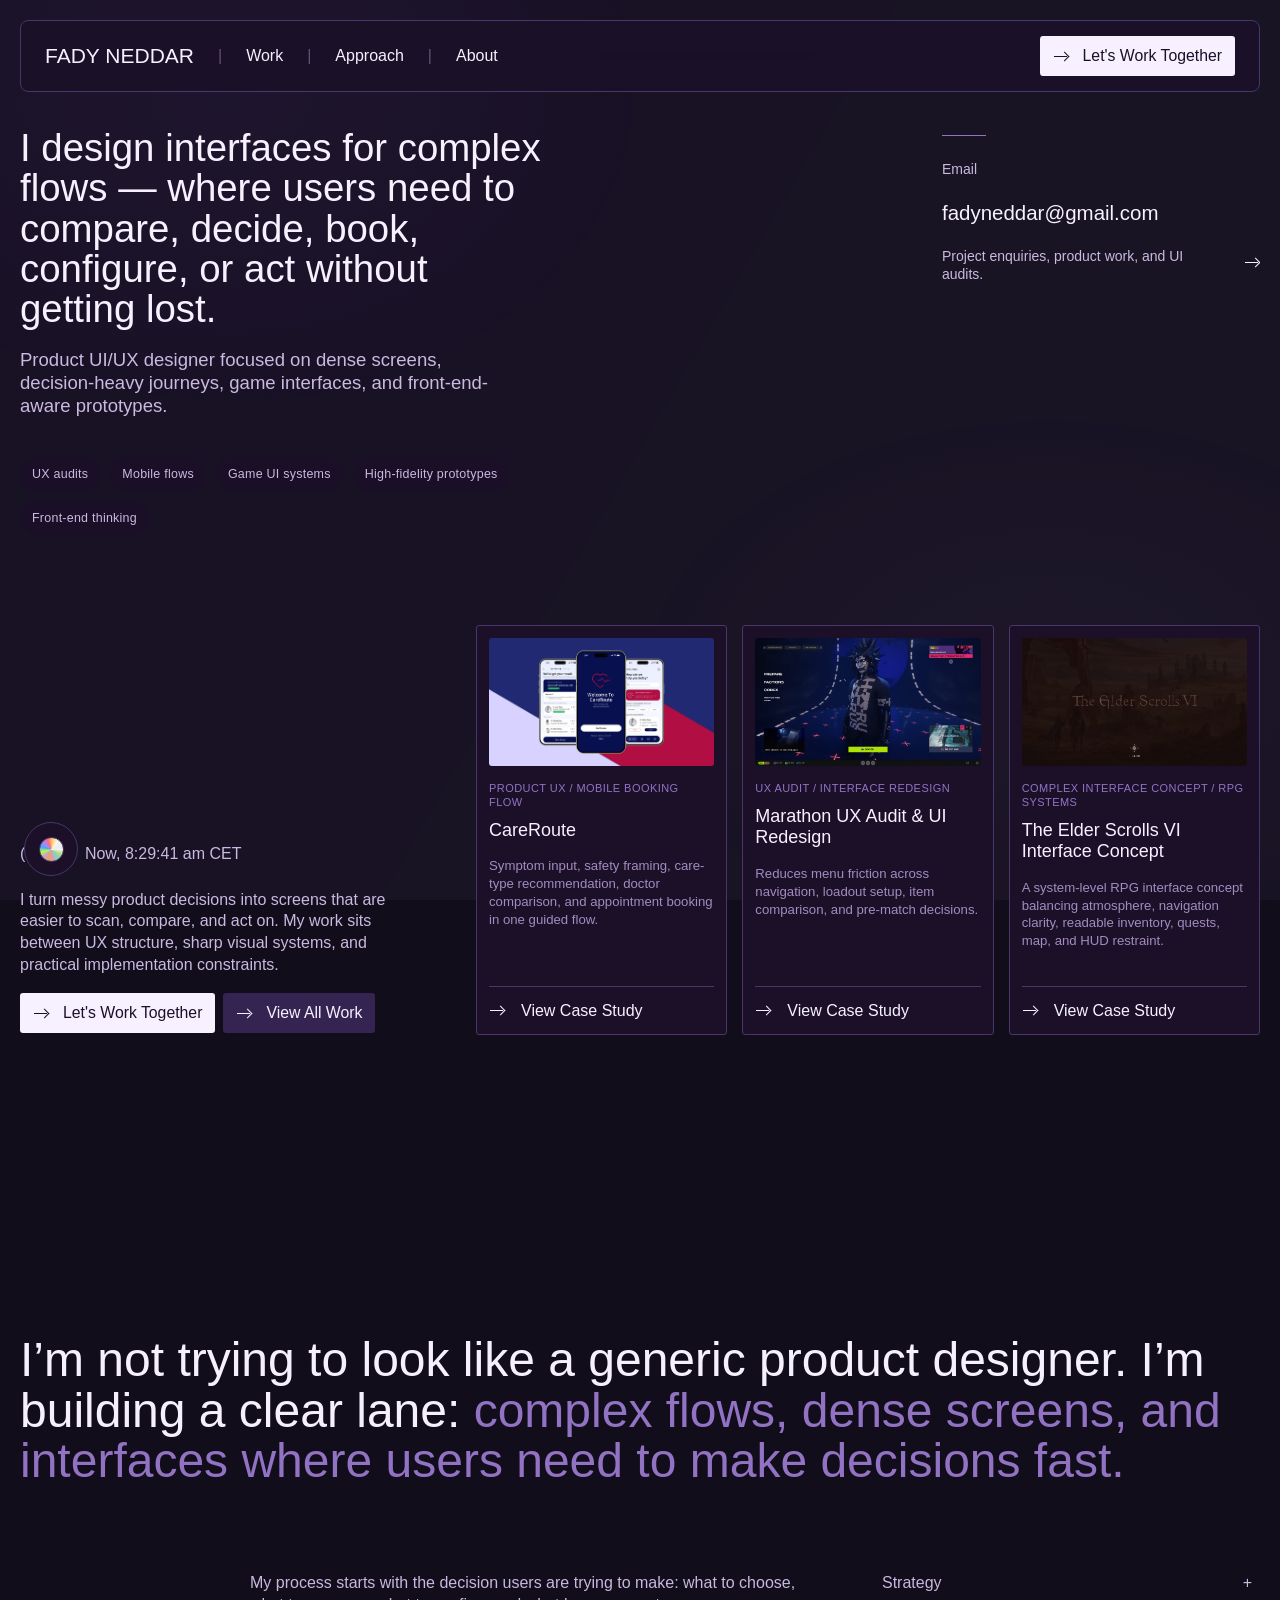
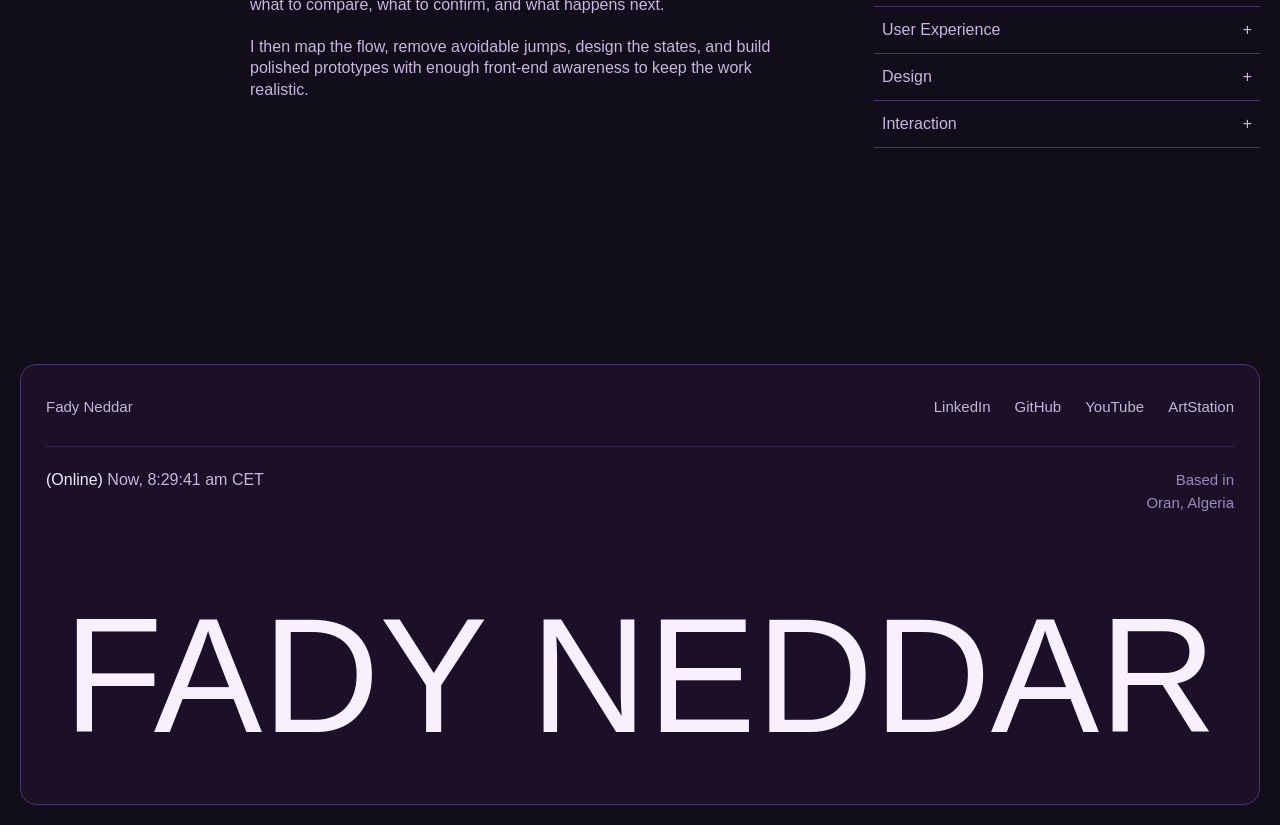
==== commit 23372d99: "Further Fixes for Mobile Readability" ====
--- a/index.html
+++ b/index.html
@@ -26,7 +26,7 @@
     <meta name="theme-color" content="#121312" />
     <script>
       try {
-        const theme = localStorage.getItem("portfolio-theme") || "default";
+        const theme = localStorage.getItem("portfolio-theme-v16") || "violet";
         const themeBackgrounds = {
           default: "#121312",
           olive: "#11140e",
@@ -42,7 +42,9 @@
           pink: "#f5e5ee",
           acid: "#0b1009",
           ocean: "#09111d",
+          blue: "#050b24",
           violet: "#120d1b",
+          red: "#140407",
           ruby: "#170d10",
           gold: "#171307",
           "teal-light": "#e2f2ef",
@@ -64,7 +66,9 @@
           pink: "#ead1df",
           acid: "#080d07",
           ocean: "#060d16",
+          blue: "#030817",
           violet: "#0e0916",
+          red: "#0d0305",
           ruby: "#10090b",
           gold: "#100d05",
           "teal-light": "#d0e5e0",
@@ -75,9 +79,9 @@
         document.documentElement.style.setProperty("--initial-bg", themeBackgrounds[theme] || "#121312");
         document.documentElement.style.setProperty("--initial-transition-bg", themeTransitionBackgrounds[theme] || "#0e0f0e");
       } catch {
-        document.documentElement.setAttribute("data-theme", "default");
-        document.documentElement.style.setProperty("--initial-bg", "#121312");
-        document.documentElement.style.setProperty("--initial-transition-bg", "#0e0f0e");
+        document.documentElement.setAttribute("data-theme", "violet");
+        document.documentElement.style.setProperty("--initial-bg", "#120d1b");
+        document.documentElement.style.setProperty("--initial-transition-bg", "#0e0916");
       }
     </script>
     <style>
--- a/styles.css
+++ b/styles.css
@@ -5758,3 +5758,458 @@
     font-weight: 650;
   }
 }
+
+/* ==============================
+   v14 — mobile readability + stronger red theme
+   Color picker button markup intentionally untouched.
+   ============================== */
+html[data-theme="red"] {
+  --background: #140407;
+  --panel: #22070d;
+  --panel-rgb: 34, 7, 13;
+  --panel-raised: #300b14;
+  --panel-muted: #43101d;
+  --panel-soft: #5a1728;
+  --stroke: #7c2439;
+  --text: #fff2f4;
+  --text-muted: #f0b8c0;
+  --text-subtle: #d78392;
+  --text-dim: #ff5f78;
+  --accent: #ff3155;
+  --transition-bg: #0d0305;
+  --button-light-hover: #ffc3cc;
+  --button-light-hover-text: #22070d;
+  --button-dark-hover: #6b1d31;
+  --button-dark-hover-text: var(--text);
+}
+
+.swatch-red {
+  background: linear-gradient(135deg, #22070d 50%, #ff3155 50%);
+}
+
+@media (max-width: 760px) {
+  html,
+  body {
+    max-width: 100%;
+    overflow-x: hidden;
+  }
+
+  .case-page,
+  .case-shell,
+  .case-section,
+  .case-visual,
+  .design-visual,
+  .case-final {
+    max-width: 100%;
+  }
+
+  .case-hero-actions {
+    gap: 10px;
+    flex-wrap: wrap;
+  }
+
+  .case-process-strip {
+    width: 100%;
+    margin-top: 44px;
+    padding: 0;
+    overflow: visible;
+    text-align: center;
+  }
+
+  .case-process-strip-head {
+    width: 100%;
+    text-align: center;
+  }
+
+  .case-process-strip-head p {
+    max-width: 100%;
+    margin-inline: auto;
+  }
+
+  .case-process-nav,
+  .case-process-nav.case-process-nav-compact {
+    width: 100%;
+    max-width: 100%;
+    display: flex;
+    justify-content: flex-start;
+    gap: 8px;
+    overflow-x: auto;
+    overflow-y: hidden;
+    margin: 18px auto 0;
+    padding: 0 0 8px;
+    scrollbar-width: none;
+    -ms-overflow-style: none;
+    scroll-snap-type: x proximity;
+    -webkit-overflow-scrolling: touch;
+    touch-action: pan-x;
+  }
+
+  .case-process-nav::-webkit-scrollbar,
+  .case-process-nav.case-process-nav-compact::-webkit-scrollbar {
+    display: none;
+  }
+
+  .case-process-nav a,
+  .case-process-nav.case-process-nav-compact a {
+    flex: 0 0 auto;
+    min-width: max-content;
+    padding: 9px 12px;
+    gap: 7px;
+    white-space: nowrap;
+    scroll-snap-align: start;
+  }
+
+  .case-process-nav a + a,
+  .case-process-nav.case-process-nav-compact a + a {
+    margin-left: 0;
+  }
+
+  .case-process-nav a + a::before,
+  .case-process-nav.case-process-nav-compact a + a::before {
+    display: none;
+  }
+
+  .case-process-nav span,
+  .case-process-nav.case-process-nav-compact span {
+    font-size: 0.62rem;
+  }
+
+  .case-process-nav strong,
+  .case-process-nav.case-process-nav-compact strong {
+    font-size: 0.8rem;
+  }
+
+  .comparison-table:not(.task-table) {
+    display: grid;
+    gap: 12px;
+    border: 0;
+    border-radius: 0;
+    overflow: visible;
+    background: transparent;
+  }
+
+  .comparison-table:not(.task-table) > div:first-child {
+    display: none;
+  }
+
+  .comparison-table:not(.task-table) > div:not(:first-child) {
+    display: grid;
+    grid-template-columns: 1fr;
+    gap: 14px;
+    border: 1px solid var(--stroke);
+    border-radius: 8px;
+    padding: 16px;
+    background: color-mix(in srgb, var(--panel) 72%, transparent);
+  }
+
+  .comparison-table:not(.task-table) > div:not(:first-child) span {
+    display: block;
+    border: 0;
+    padding: 0;
+    color: var(--text-muted);
+    line-height: 1.45;
+  }
+
+  .comparison-table:not(.task-table) > div:not(:first-child) span::before {
+    display: block;
+    margin-bottom: 4px;
+    color: var(--accent);
+    font-size: 0.66rem;
+    font-weight: 700;
+    letter-spacing: 0.12em;
+    line-height: 1.1;
+    text-transform: uppercase;
+  }
+
+  .comparison-table:not(.task-table) > div:not(:first-child) span:nth-child(1)::before {
+    content: "Before";
+  }
+
+  .comparison-table:not(.task-table) > div:not(:first-child) span:nth-child(2)::before {
+    content: "After";
+  }
+
+  .case-careroute .case-final,
+  .case-careroute .care-phone-carousel {
+    padding: 18px 14px;
+    overflow: hidden;
+  }
+
+  .case-careroute .care-phone-carousel .case-carousel-header {
+    display: grid;
+    gap: 10px;
+  }
+
+  .case-careroute .care-phone-carousel .case-carousel-viewport {
+    width: 100%;
+    max-width: 100%;
+    overflow-x: auto;
+    overflow-y: hidden;
+    scrollbar-width: none;
+    -ms-overflow-style: none;
+    touch-action: pan-x;
+  }
+
+  .case-careroute .care-phone-carousel .case-carousel-viewport::-webkit-scrollbar {
+    display: none;
+  }
+
+  .case-careroute .care-phone-carousel .case-carousel-track {
+    display: flex;
+    align-items: flex-start;
+    gap: 12px;
+    width: max-content;
+    padding: 0;
+  }
+
+  .case-careroute .care-phone-carousel .case-carousel-slide,
+  .case-careroute .care-phone-carousel .case-carousel-cover {
+    flex: 0 0 calc(100vw - 72px);
+    max-width: calc(100vw - 72px);
+    display: block;
+    overflow: visible;
+    border: 0;
+    border-radius: 0;
+    background: transparent;
+  }
+
+  .case-careroute .care-phone-carousel .case-image {
+    width: 100%;
+    height: auto;
+    max-height: none;
+    display: block;
+    border-radius: 4px;
+    object-fit: contain;
+    background: transparent;
+  }
+
+  .case-careroute .care-phone-carousel .case-carousel-slide figcaption {
+    overflow: hidden;
+    border-top: 0;
+    padding: 10px 0 0;
+    background: transparent;
+    color: var(--text-muted);
+    font-size: 0.76rem;
+    line-height: 1.25;
+    text-overflow: ellipsis;
+    white-space: nowrap;
+  }
+}
+
+/* ==============================
+   v16 — final mobile fixes requested
+   Color picker button untouched.
+   ============================== */
+
+/* CareRoute work preview should not feel faster than the other project previews. */
+.work-index-card:first-child .work-card-track {
+  animation-duration: 72s;
+}
+
+.work-index-card:nth-child(2) .work-card-track,
+.work-index-card:nth-child(3) .work-card-track {
+  animation-duration: 56s;
+}
+
+@media (max-width: 760px) {
+  /* Process shortcuts are navigation, not a drag carousel. */
+  .case-process-strip {
+    margin-top: 34px;
+    text-align: center;
+  }
+
+  .case-process-nav,
+  .case-process-nav.case-process-nav-compact {
+    display: grid;
+    grid-template-columns: repeat(2, minmax(0, 1fr));
+    justify-content: center;
+    gap: 10px;
+    width: min(100%, 390px);
+    margin: 18px auto 0;
+    padding: 0;
+    overflow: visible;
+    scroll-snap-type: none;
+    touch-action: auto;
+  }
+
+  .case-process-nav a,
+  .case-process-nav.case-process-nav-compact a {
+    min-width: 0;
+    width: 100%;
+    justify-content: center;
+    padding: 9px 10px;
+    white-space: nowrap;
+    scroll-snap-align: none;
+  }
+
+  .case-process-nav a + a::before,
+  .case-process-nav.case-process-nav-compact a + a::before {
+    display: none;
+  }
+
+  .case-process-nav span,
+  .case-process-nav.case-process-nav-compact span {
+    font-size: 0.62rem;
+  }
+
+  .case-process-nav strong,
+  .case-process-nav.case-process-nav-compact strong {
+    font-size: 0.78rem;
+  }
+
+  /* Before/After must stay side-by-side on mobile. */
+  .comparison-table:not(.task-table) {
+    display: block;
+    overflow-x: auto;
+    overflow-y: hidden;
+    border: 1px solid var(--stroke);
+    border-radius: 8px;
+    background: var(--panel);
+    -webkit-overflow-scrolling: touch;
+    scrollbar-width: none;
+  }
+
+  .comparison-table:not(.task-table)::-webkit-scrollbar {
+    display: none;
+  }
+
+  .comparison-table:not(.task-table) > div,
+  .comparison-table:not(.task-table) > div:first-child,
+  .comparison-table:not(.task-table) > div:not(:first-child) {
+    display: grid;
+    grid-template-columns: minmax(180px, 1fr) minmax(180px, 1fr);
+    gap: 0;
+    min-width: 360px;
+    border: 0;
+    border-radius: 0;
+    padding: 0;
+    background: transparent;
+  }
+
+  .comparison-table:not(.task-table) > div:first-child {
+    background: var(--panel-muted);
+  }
+
+  .comparison-table:not(.task-table) strong,
+  .comparison-table:not(.task-table) span,
+  .comparison-table:not(.task-table) > div:not(:first-child) span {
+    display: block;
+    padding: 14px;
+    border-right: 1px solid var(--stroke);
+    color: var(--text-muted);
+    line-height: 1.35;
+  }
+
+  .comparison-table:not(.task-table) strong {
+    color: var(--text);
+    font-size: 0.76rem;
+    letter-spacing: 0.1em;
+    text-transform: uppercase;
+  }
+
+  .comparison-table:not(.task-table) strong:last-child,
+  .comparison-table:not(.task-table) span:last-child {
+    border-right: 0;
+  }
+
+  .comparison-table:not(.task-table) > div:not(:first-child) span::before {
+    content: none !important;
+    display: none !important;
+  }
+
+  .comparison-table:not(.task-table) > div + div {
+    border-top: 1px solid var(--stroke);
+  }
+
+  /* Final output carousel: compact, no giant empty panels, no broken slices. */
+  .case-careroute .case-final,
+  .case-careroute .care-phone-carousel {
+    padding: 18px 12px;
+    overflow: hidden;
+  }
+
+  .case-careroute .care-phone-carousel .case-carousel-header {
+    gap: 8px;
+    padding: 0 0 16px;
+    border-bottom: 1px solid var(--stroke);
+    background: transparent;
+  }
+
+  .case-careroute .care-phone-carousel .case-carousel-header p {
+    font-size: 0.95rem;
+    line-height: 1.3;
+  }
+
+  .case-careroute .care-phone-carousel .case-carousel-cue {
+    min-height: 30px;
+    padding-inline: 11px;
+  }
+
+  .case-careroute .care-phone-carousel .case-carousel-viewport {
+    margin-top: 16px;
+    overflow-x: auto;
+    overflow-y: hidden;
+    scrollbar-width: none;
+    -webkit-overflow-scrolling: touch;
+    touch-action: pan-x;
+  }
+
+  .case-careroute .care-phone-carousel .case-carousel-track {
+    gap: 12px;
+    padding: 0;
+    align-items: start;
+  }
+
+  .case-careroute .care-phone-carousel .case-carousel-slide,
+  .case-careroute .care-phone-carousel .case-carousel-cover {
+    flex: 0 0 min(76vw, 315px);
+    max-width: min(76vw, 315px);
+    display: block;
+    overflow: hidden;
+    border: 0;
+    border-radius: 4px;
+    background: transparent;
+  }
+
+  .case-careroute .care-phone-carousel .case-image {
+    width: 100%;
+    height: clamp(175px, 50vw, 245px);
+    max-height: none;
+    display: block;
+    object-fit: cover;
+    object-position: center;
+    border-radius: 4px;
+    background: transparent;
+  }
+
+  .case-careroute .care-phone-carousel .case-carousel-slide figcaption {
+    max-width: 100%;
+    overflow: hidden;
+    padding: 8px 0 0;
+    border: 0;
+    background: transparent;
+    font-size: 0.78rem;
+    line-height: 1.25;
+    text-overflow: ellipsis;
+    white-space: nowrap;
+  }
+}
+
+@media (max-width: 420px) {
+  .case-process-nav,
+  .case-process-nav.case-process-nav-compact {
+    grid-template-columns: 1fr 1fr;
+    gap: 8px;
+  }
+
+  .case-process-nav a,
+  .case-process-nav.case-process-nav-compact a {
+    padding: 8px 8px;
+  }
+
+  .case-careroute .care-phone-carousel .case-carousel-slide,
+  .case-careroute .care-phone-carousel .case-carousel-cover {
+    flex-basis: 74vw;
+    max-width: 74vw;
+  }
+}
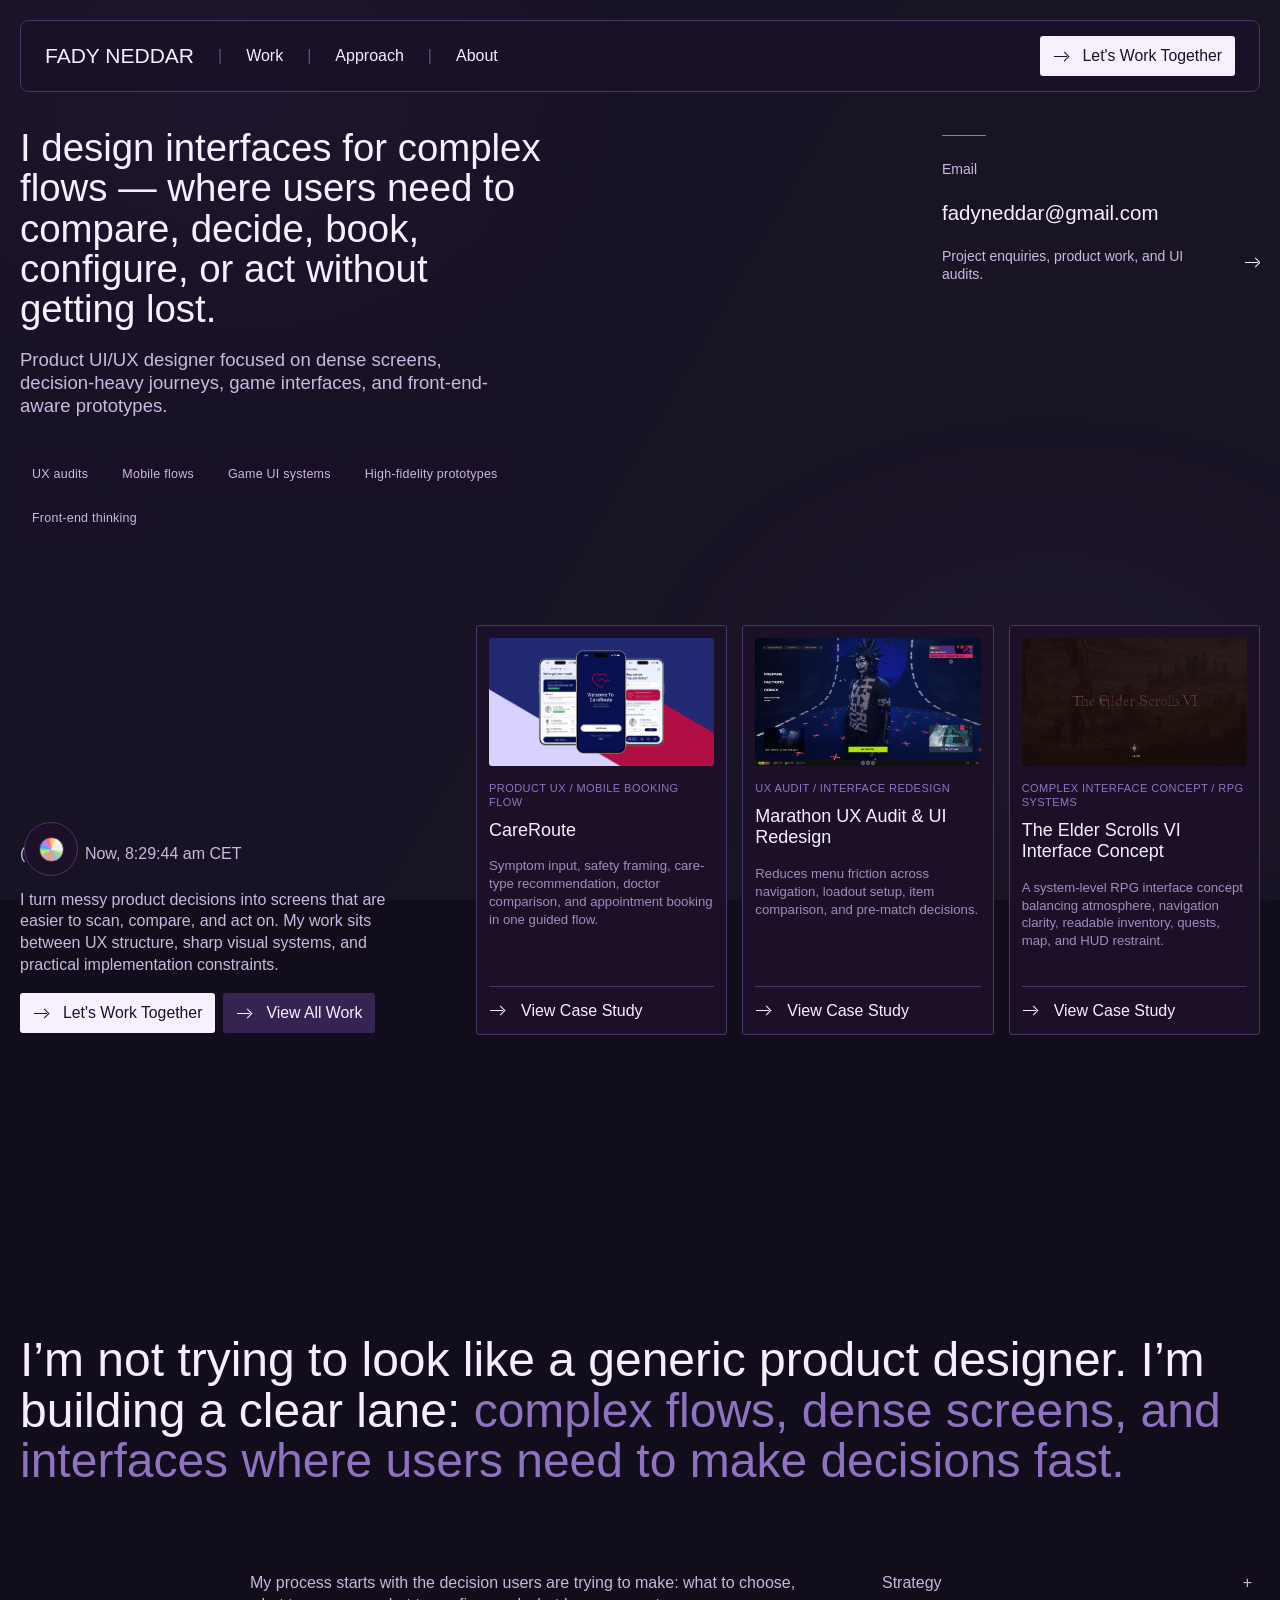
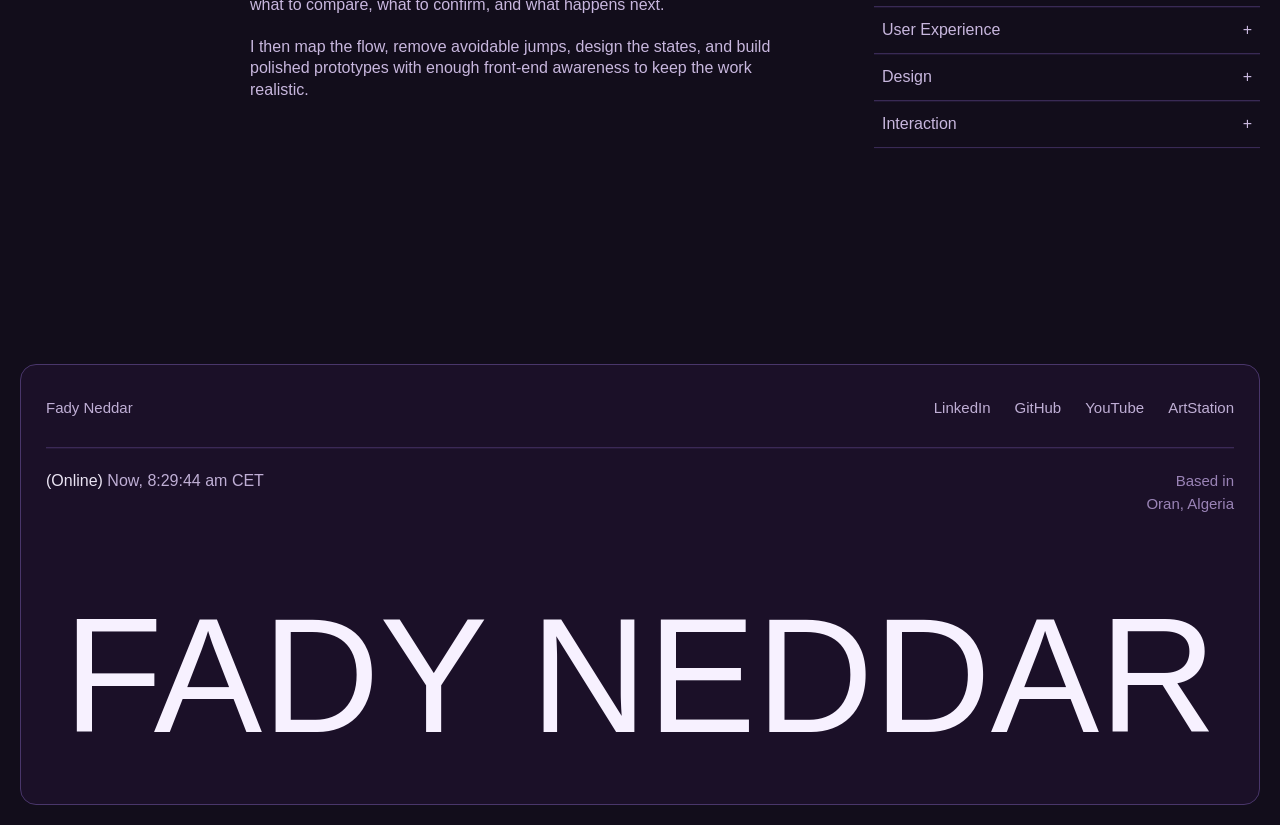
==== commit 3ccd8355: "Further Fixes for Mobile Readability" ====
--- a/index.html
+++ b/index.html
@@ -26,7 +26,7 @@
     <meta name="theme-color" content="#121312" />
     <script>
       try {
-        const theme = localStorage.getItem("portfolio-theme-v16") || "violet";
+        const theme = localStorage.getItem("portfolio-theme-v17") || "violet";
         const themeBackgrounds = {
           default: "#121312",
           olive: "#11140e",
@@ -417,9 +417,13 @@
 
     <div class="theme-picker" data-theme-picker>
       <div class="theme-menu" id="theme-menu" aria-hidden="true">
+        <button class="theme-option" type="button" data-theme-value="violet">
+          <span class="theme-swatch swatch-violet" aria-hidden="true"></span>
+          <span>Default</span>
+        </button>
         <button class="theme-option" type="button" data-theme-value="default">
           <span class="theme-swatch swatch-default" aria-hidden="true"></span>
-          <span>Default</span>
+          <span>Original</span>
         </button>
         <button class="theme-option" type="button" data-theme-value="olive">
           <span class="theme-swatch swatch-olive" aria-hidden="true"></span>
--- a/styles.css
+++ b/styles.css
@@ -6213,3 +6213,90 @@
     max-width: 74vw;
   }
 }
+
+
+/* ==============================
+   v17 — theme naming, mobile drag, centered lightbox
+   Color picker button untouched.
+   ============================== */
+.case-carousel-viewport,
+.care-screen-row {
+  overflow-x: auto;
+  overflow-y: hidden;
+  -webkit-overflow-scrolling: touch;
+  overscroll-behavior-inline: contain;
+  touch-action: pan-x pan-y;
+  scroll-behavior: auto;
+  scroll-snap-type: none !important;
+}
+
+.case-carousel-track,
+.care-screen-row {
+  will-change: scroll-position;
+}
+
+.case-carousel-viewport.is-touching,
+.case-carousel-viewport.is-dragging,
+.care-screen-row.is-touching,
+.care-screen-row.is-dragging {
+  cursor: grabbing;
+}
+
+.theme-option[data-theme-value="violet"] .theme-swatch {
+  background: linear-gradient(135deg, #1b1029 0 48%, #a986ff 48% 100%);
+}
+
+@media (max-width: 760px) {
+  .media-lightbox {
+    display: grid;
+    place-items: center;
+    align-items: center;
+    justify-items: center;
+    padding: 12px;
+  }
+
+  .media-lightbox-frame,
+  .media-lightbox.is-wide .media-lightbox-frame {
+    width: min(100%, calc(100vw - 24px));
+    height: auto;
+    max-height: calc(100svh - 24px);
+    display: grid;
+    grid-template-rows: minmax(0, 1fr) auto;
+    overflow: hidden;
+    border: 1px solid var(--stroke);
+    border-radius: 10px;
+    padding-top: 0;
+    background: var(--panel);
+  }
+
+  .media-lightbox img,
+  .media-lightbox.is-wide img {
+    width: 100%;
+    max-width: 100%;
+    height: auto;
+    max-height: calc(100svh - 112px);
+    object-fit: contain;
+    object-position: center center;
+    display: block;
+  }
+
+  .media-lightbox-caption,
+  .media-lightbox.is-wide .media-lightbox-caption {
+    position: static;
+    width: 100%;
+    min-height: 0;
+    max-height: 72px;
+    overflow: auto;
+    border-right: 0;
+    border-top: 1px solid var(--stroke);
+    padding: 10px 12px;
+    background: var(--panel);
+  }
+
+  .media-lightbox-close {
+    position: fixed;
+    top: 14px;
+    right: 14px;
+    z-index: 3;
+  }
+}
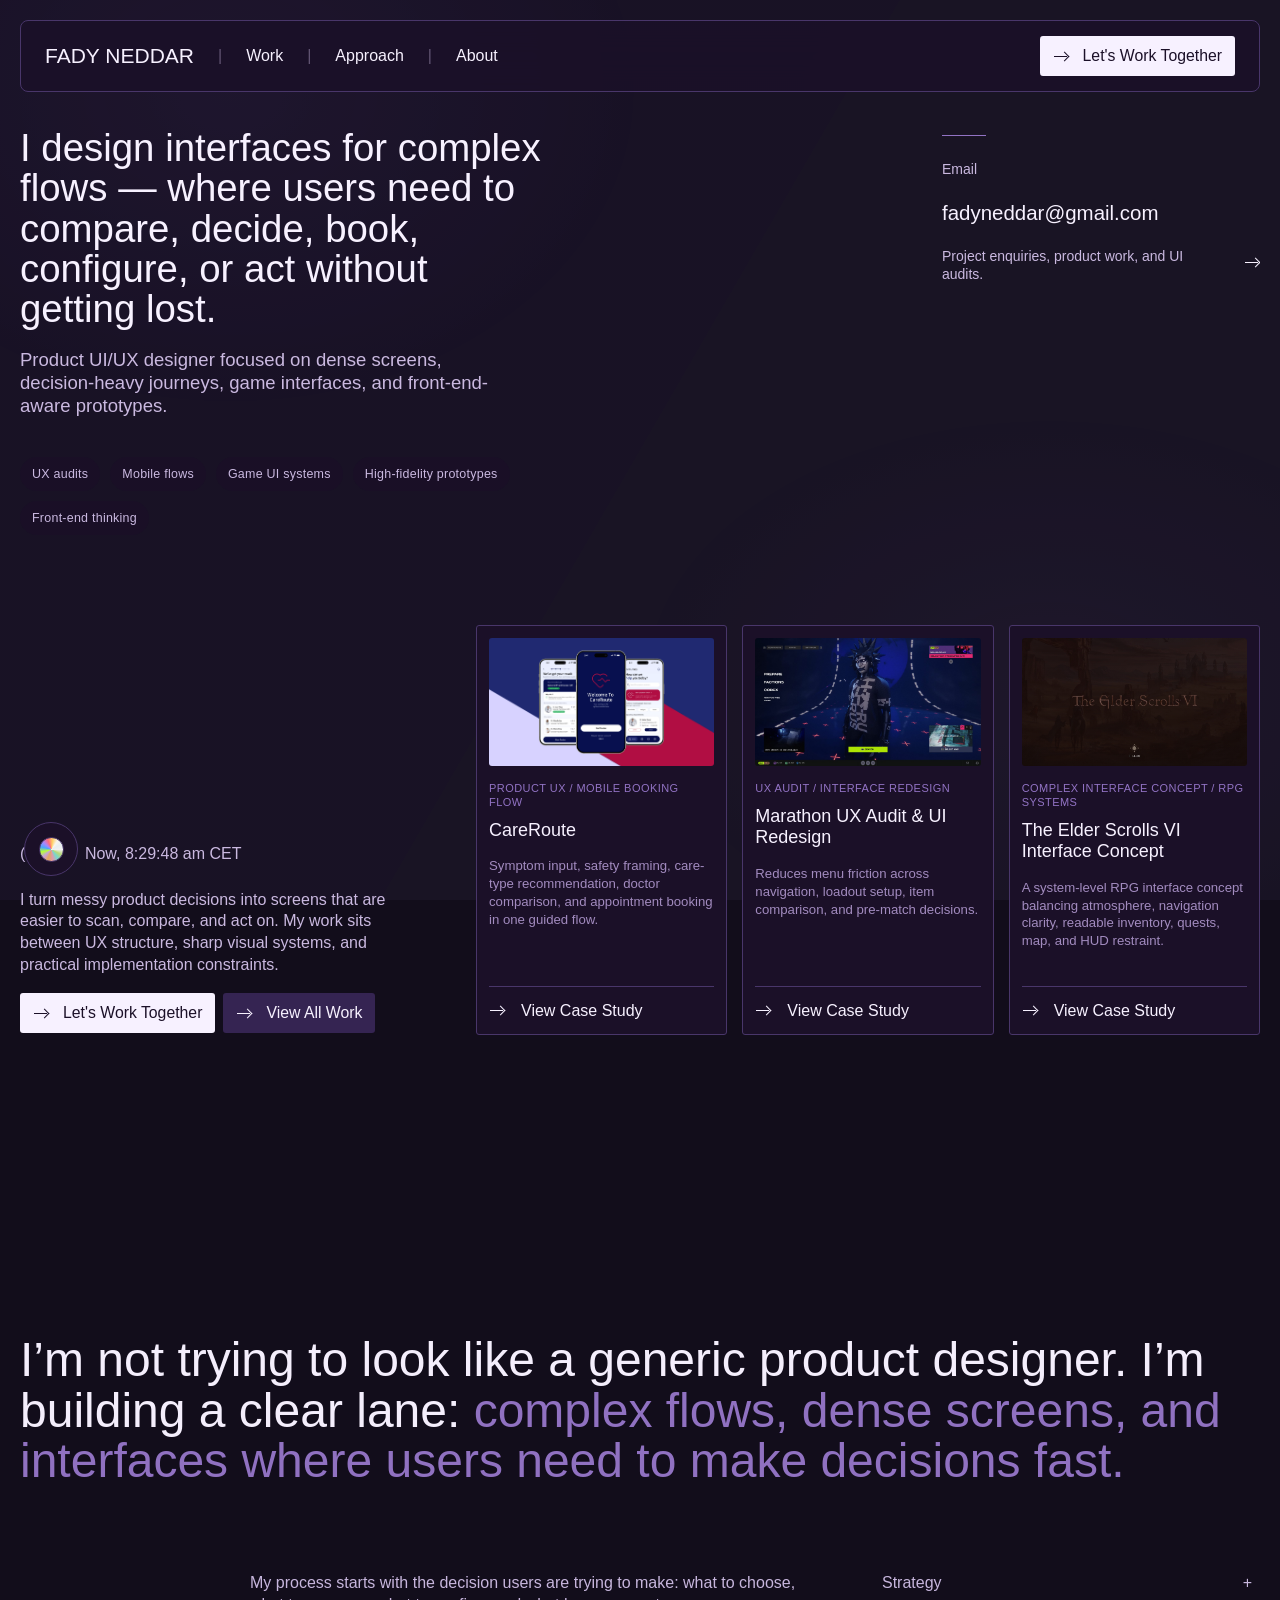
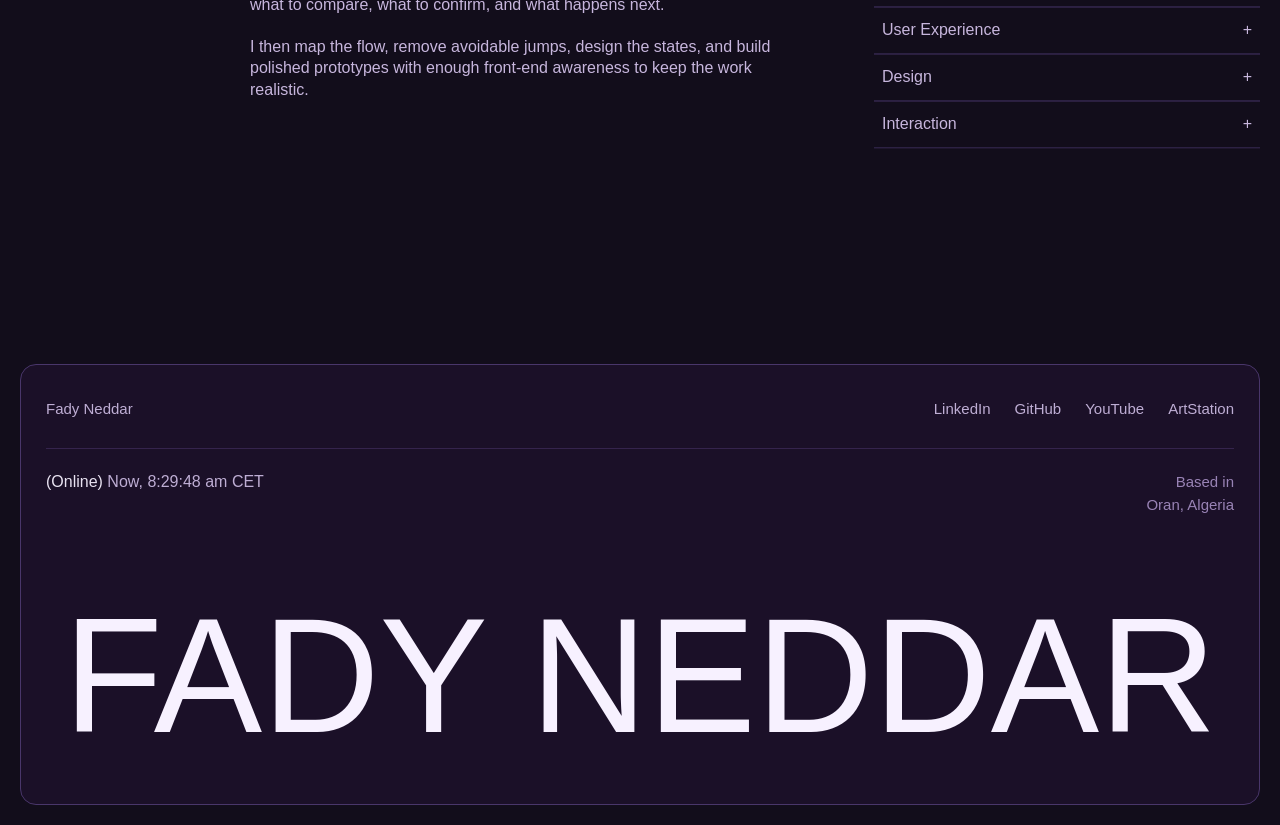
==== commit 0195b176: "Further Fixes for Mobile Readability" ====
--- a/index.html
+++ b/index.html
@@ -23,10 +23,10 @@
     />
     <meta name="twitter:image" content="./imgs/social-preview.png" />
     <link rel="icon" href="./favicon.svg" type="image/svg+xml" />
-    <meta name="theme-color" content="#121312" />
+    <meta name="theme-color" content="#120d1b" />
     <script>
       try {
-        const theme = localStorage.getItem("portfolio-theme-v17") || "violet";
+        const theme = localStorage.getItem("portfolio-theme-v18") || "violet";
         const themeBackgrounds = {
           default: "#121312",
           olive: "#11140e",
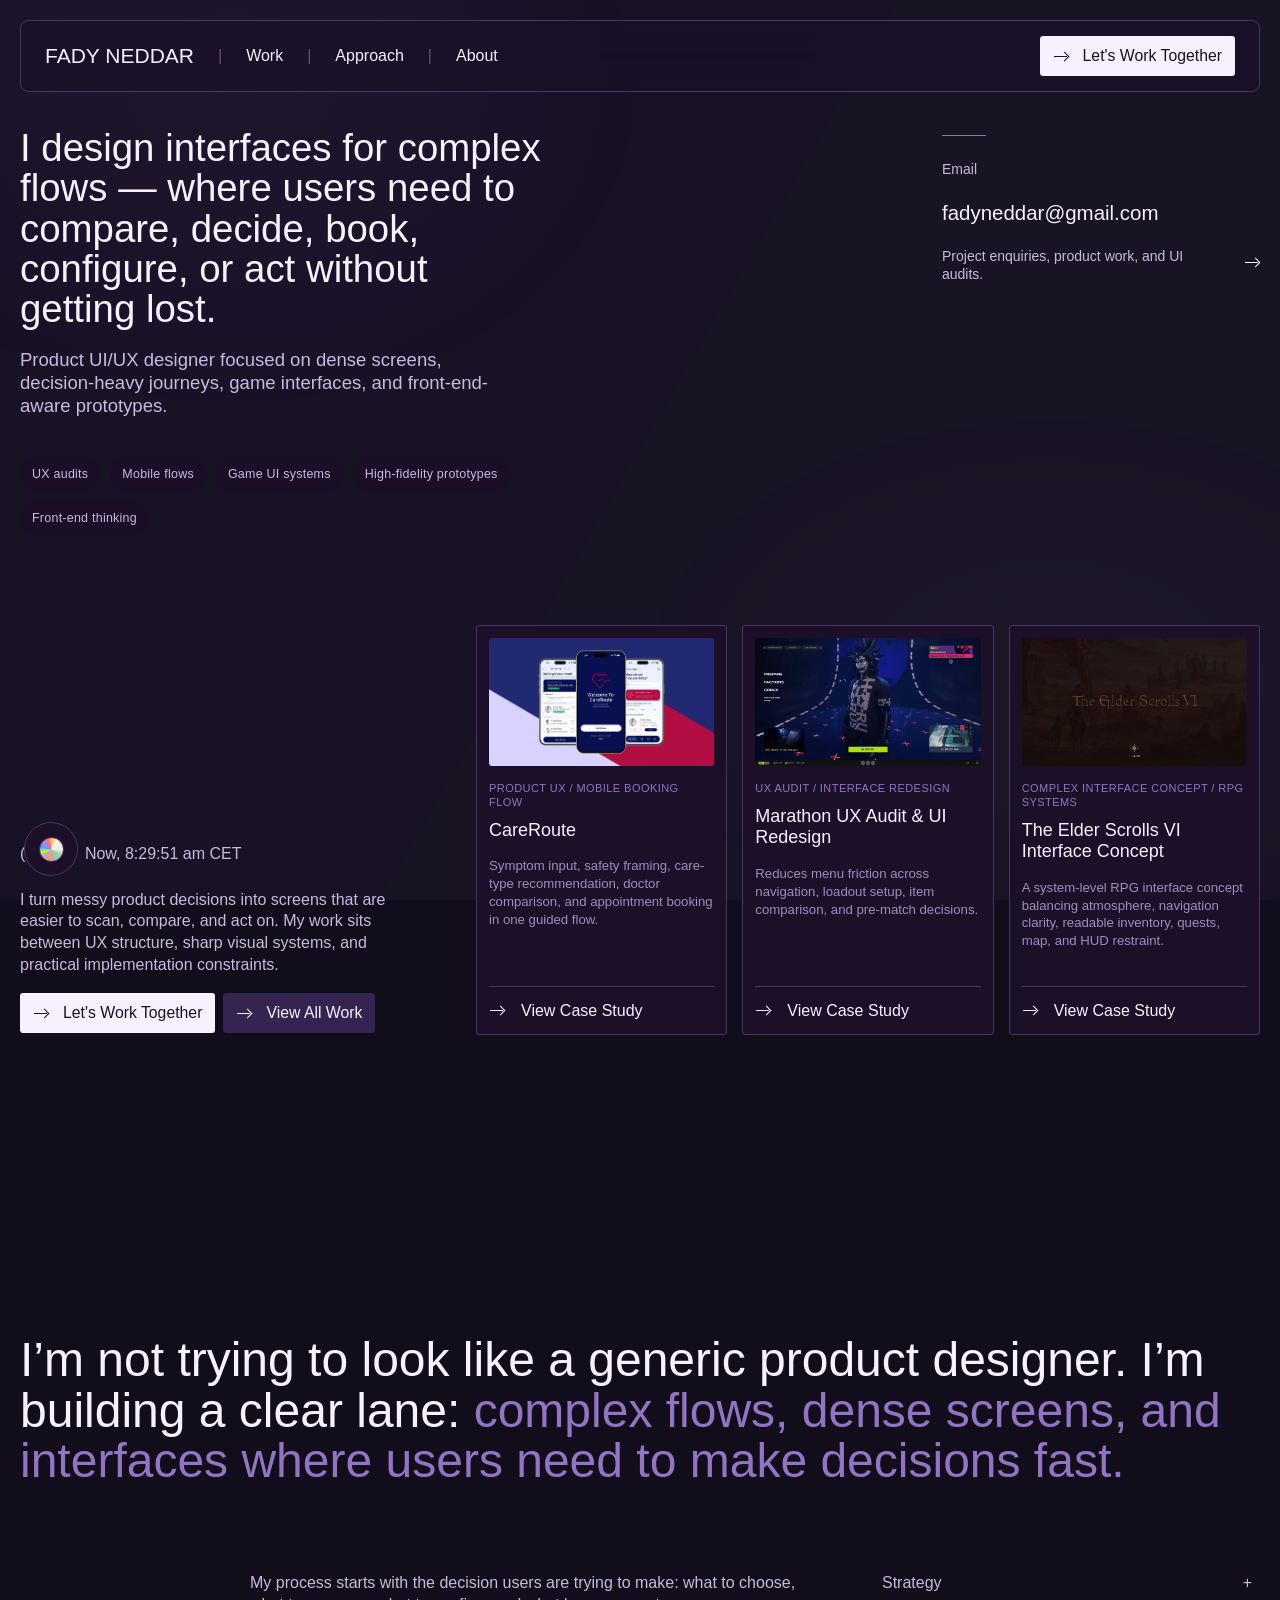
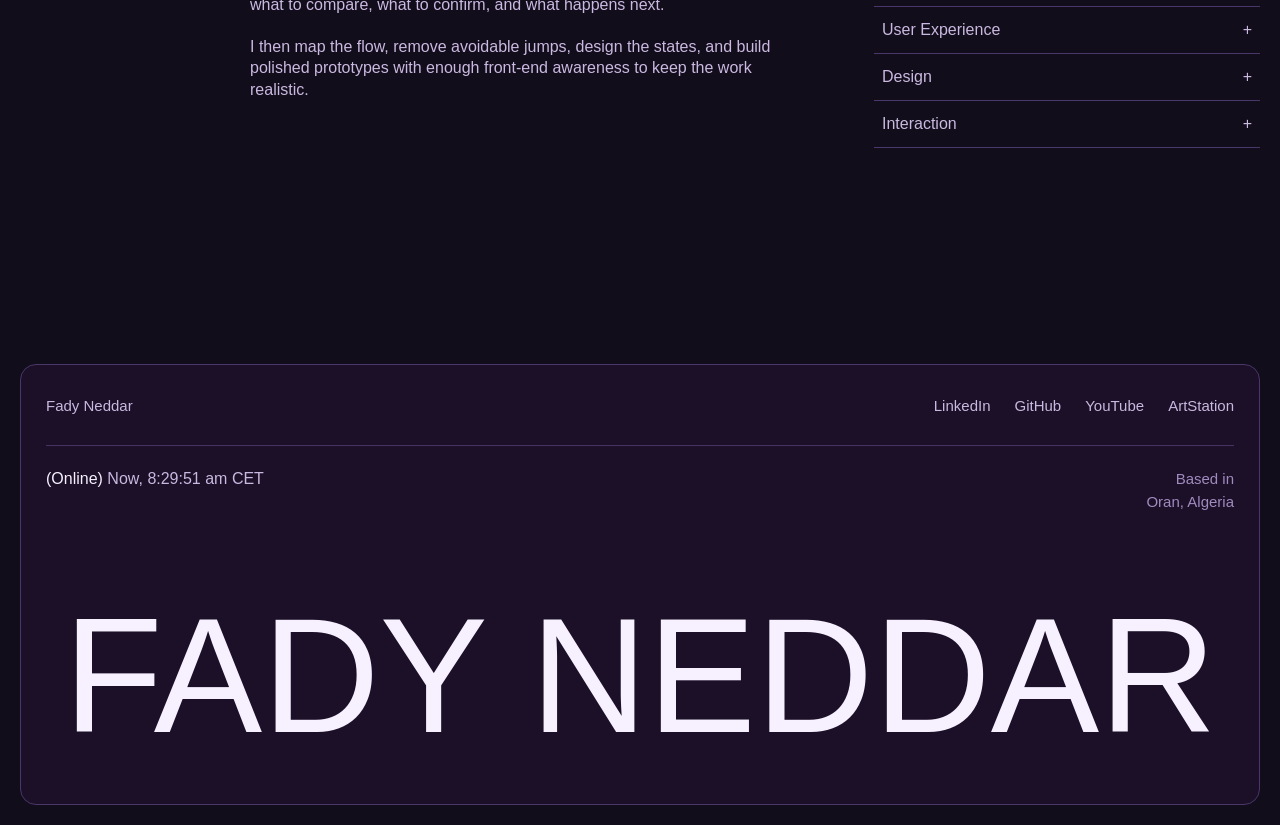
==== commit d4b14d35: "Further Fixes for Mobile Readability" ====
--- a/index.html
+++ b/index.html
@@ -363,9 +363,7 @@
           <a href="https://www.artstation.com/shahin31" target="_blank" rel="noopener noreferrer">ArtStation</a>
         </nav>
 
-        <form class="contact-form" id="contact-form" action="https://formsubmit.co/fadyneddar@gmail.com" method="POST">
-          <input type="hidden" name="_captcha" value="false" />
-          <input type="hidden" name="_template" value="table" />
+        <form class="contact-form" id="contact-form" action="https://formspree.io/f/xreddqqo" method="POST">
           <input type="hidden" name="_subject" value="Portfolio enquiry from Fady Neddar portfolio" />
           <input class="form-honey" type="text" name="_honey" tabindex="-1" autocomplete="off" aria-hidden="true" />
           <div class="form-row">
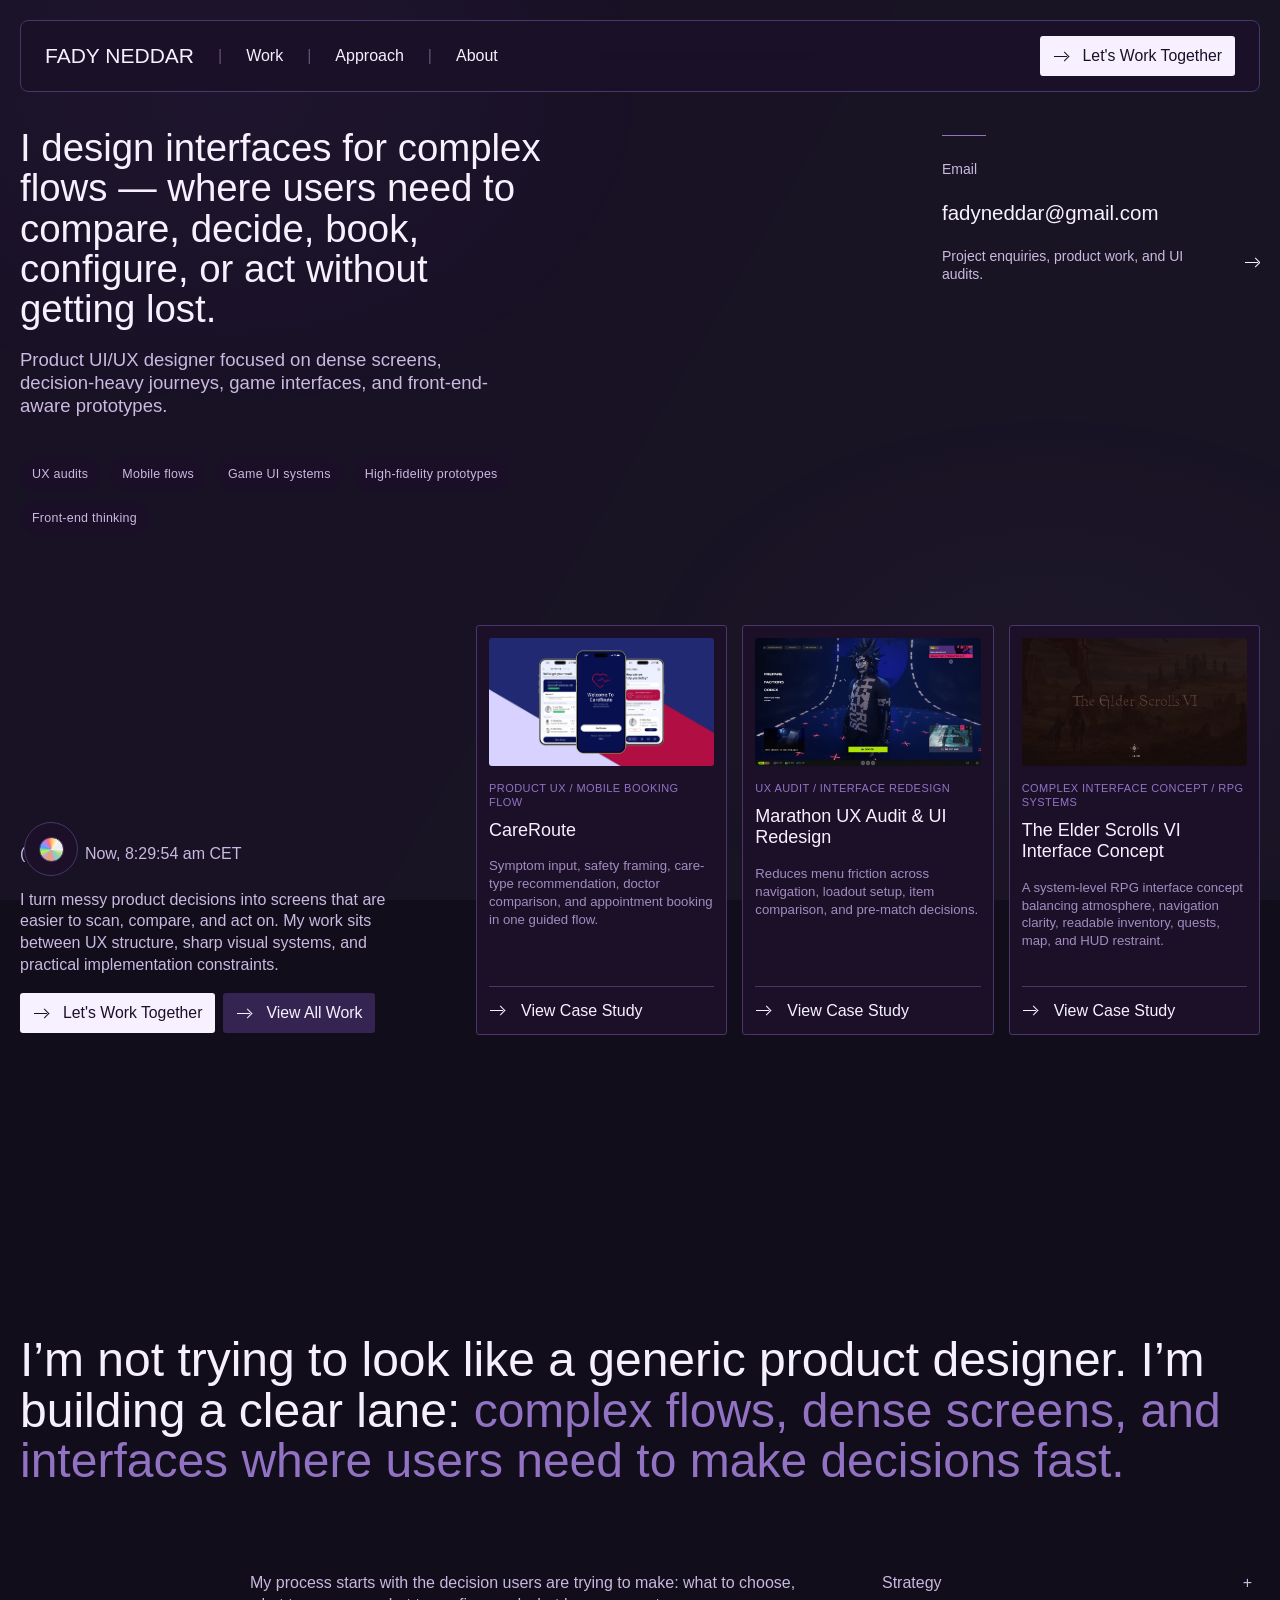
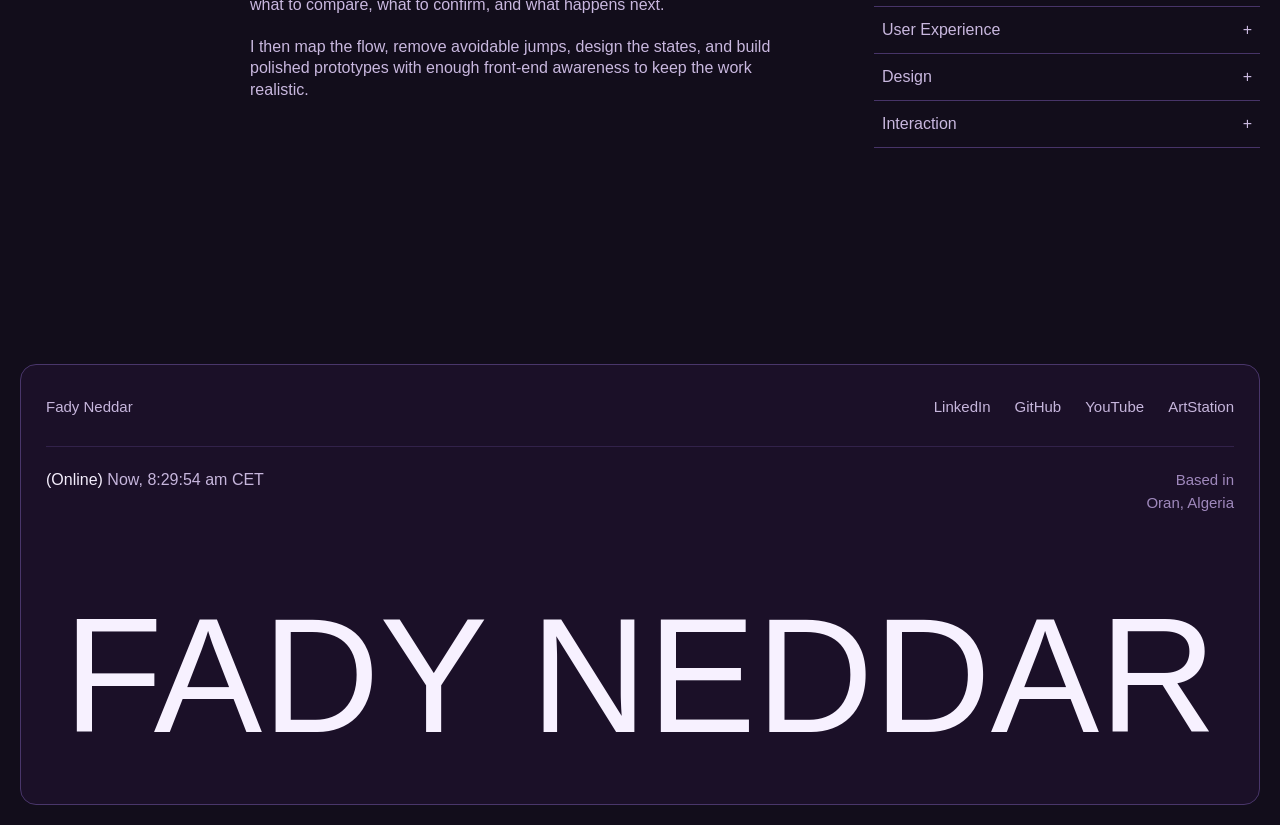
==== commit 6b75d010: "Further Fixes for Mobile Readability" ====
--- a/index.html
+++ b/index.html
@@ -376,36 +376,16 @@
               <input type="text" name="lastName" placeholder="Last name" required />
             </label>
           </div>
-
-          <div class="form-row">
-            <label>
-              <span>Email Address <em>*</em></span>
-              <input type="email" name="email" placeholder="email@company.com" required />
-            </label>
-            <label>
-              <span>Phone Number</span>
-              <input type="tel" name="phone" placeholder="07000-000000" />
-            </label>
-          </div>
-
           <label>
-            <span>Enquiry Type <em>*</em></span>
-            <select name="enquiryType" required>
-              <option value="">Select one...</option>
-              <option>Product design</option>
-              <option>Interface redesign</option>
-              <option>UX audit</option>
-              <option>Front-end prototype</option>
-              <option>Other</option>
-            </select>
+            <span>Email Address <em>*</em></span>
+            <input type="email" name="email" placeholder="email@company.com" required />
           </label>
-
           <label>
             <span>Message <em>*</em></span>
             <textarea name="message" placeholder="Your message" required></textarea>
           </label>
           <p class="form-status" data-form-status aria-live="polite"></p>
-<button class="button button-light send-button" type="submit">
+          <button class="button button-light send-button" type="submit">
             <span class="icon-arrow" aria-hidden="true"></span>
             <span>Send Message</span>
           </button>
--- a/styles.css
+++ b/styles.css
@@ -6300,3 +6300,147 @@
     z-index: 3;
   }
 }
+
+/* ==============================
+   v20 — mobile CareRoute zoom, visible scrollbars, safer picker/form polish
+   Color picker button untouched.
+   ============================== */
+
+/* All contact drawers now use the shorter form. Keep it tidy on every page. */
+.contact-form .form-row + label,
+.contact-form label + label {
+  margin-top: 0;
+}
+
+/* Make horizontal galleries obviously scrollable instead of hiding the bar. */
+.case-carousel-viewport,
+.care-screen-row {
+  scrollbar-width: thin !important;
+  scrollbar-color: color-mix(in srgb, var(--accent) 70%, var(--text-muted)) color-mix(in srgb, var(--panel-soft) 70%, transparent) !important;
+}
+
+.case-carousel-viewport::-webkit-scrollbar,
+.care-screen-row::-webkit-scrollbar {
+  display: block !important;
+  height: 9px;
+}
+
+.case-carousel-viewport::-webkit-scrollbar-track,
+.care-screen-row::-webkit-scrollbar-track {
+  background: color-mix(in srgb, var(--panel-soft) 70%, transparent);
+  border-radius: 999px;
+}
+
+.case-carousel-viewport::-webkit-scrollbar-thumb,
+.care-screen-row::-webkit-scrollbar-thumb {
+  background: color-mix(in srgb, var(--accent) 72%, var(--text-muted));
+  border-radius: 999px;
+}
+
+.case-carousel-viewport::-webkit-scrollbar-thumb:hover,
+.care-screen-row::-webkit-scrollbar-thumb:hover {
+  background: var(--accent);
+}
+
+/* Stop the mobile page from moving behind the color menu. */
+body.theme-open {
+  overscroll-behavior: none;
+}
+
+.theme-menu {
+  overscroll-behavior: contain;
+  -webkit-overflow-scrolling: touch;
+  touch-action: pan-y;
+  scrollbar-width: thin;
+  scrollbar-color: var(--accent) rgba(var(--panel-rgb), 0.38);
+}
+
+.theme-menu::-webkit-scrollbar {
+  width: 8px;
+}
+
+.theme-menu::-webkit-scrollbar-thumb {
+  background: var(--accent);
+  border-radius: 999px;
+}
+
+@media (max-width: 760px) {
+  body.theme-open {
+    overflow: hidden;
+  }
+
+  .theme-picker {
+    left: 14px;
+    bottom: max(14px, env(safe-area-inset-bottom));
+  }
+
+  .theme-menu {
+    position: fixed;
+    left: 14px;
+    bottom: calc(max(14px, env(safe-area-inset-bottom)) + 66px);
+    width: min(240px, calc(100vw - 28px));
+    max-height: min(58svh, 420px);
+    overflow-y: auto;
+    overscroll-behavior: contain;
+  }
+
+  .theme-option {
+    min-height: 44px;
+  }
+
+  /* Native mobile swipe should handle galleries. Desktop keeps pointer drag. */
+  .case-carousel-viewport,
+  .care-screen-row {
+    cursor: auto !important;
+    touch-action: pan-x !important;
+    -webkit-overflow-scrolling: touch;
+    scroll-snap-type: x proximity !important;
+    padding-bottom: 10px;
+  }
+
+  .case-carousel-slide {
+    scroll-snap-align: start;
+  }
+
+  /* CareRoute phone screenshots need to read bigger on mobile. */
+  .case-careroute .care-phone-carousel .case-carousel-slide,
+  .case-careroute .care-phone-carousel .case-carousel-cover {
+    flex-basis: min(82vw, 360px) !important;
+  }
+
+  .case-careroute .care-phone-carousel .case-image {
+    width: 100%;
+    height: min(72svh, 680px);
+    object-fit: cover !important;
+    object-position: center top;
+  }
+
+  .case-careroute .care-screen-row img {
+    min-width: min(82vw, 360px);
+    height: min(70svh, 660px);
+    object-fit: cover;
+    object-position: center top;
+  }
+
+  /* When a CareRoute phone shot opens, keep it centered and zoomed, not tiny. */
+  .media-lightbox.is-care-route .media-lightbox-frame {
+    width: min(100%, calc(100vw - 20px));
+    height: min(86svh, 760px);
+    max-height: calc(100svh - 20px);
+    display: grid;
+    grid-template-rows: minmax(0, 1fr) auto;
+  }
+
+  .media-lightbox.is-care-route img {
+    width: 100%;
+    height: 100%;
+    max-height: none;
+    object-fit: cover;
+    object-position: center top;
+    background: var(--background);
+  }
+
+  .media-lightbox.is-care-route .media-lightbox-caption {
+    max-height: 70px;
+  }
+}
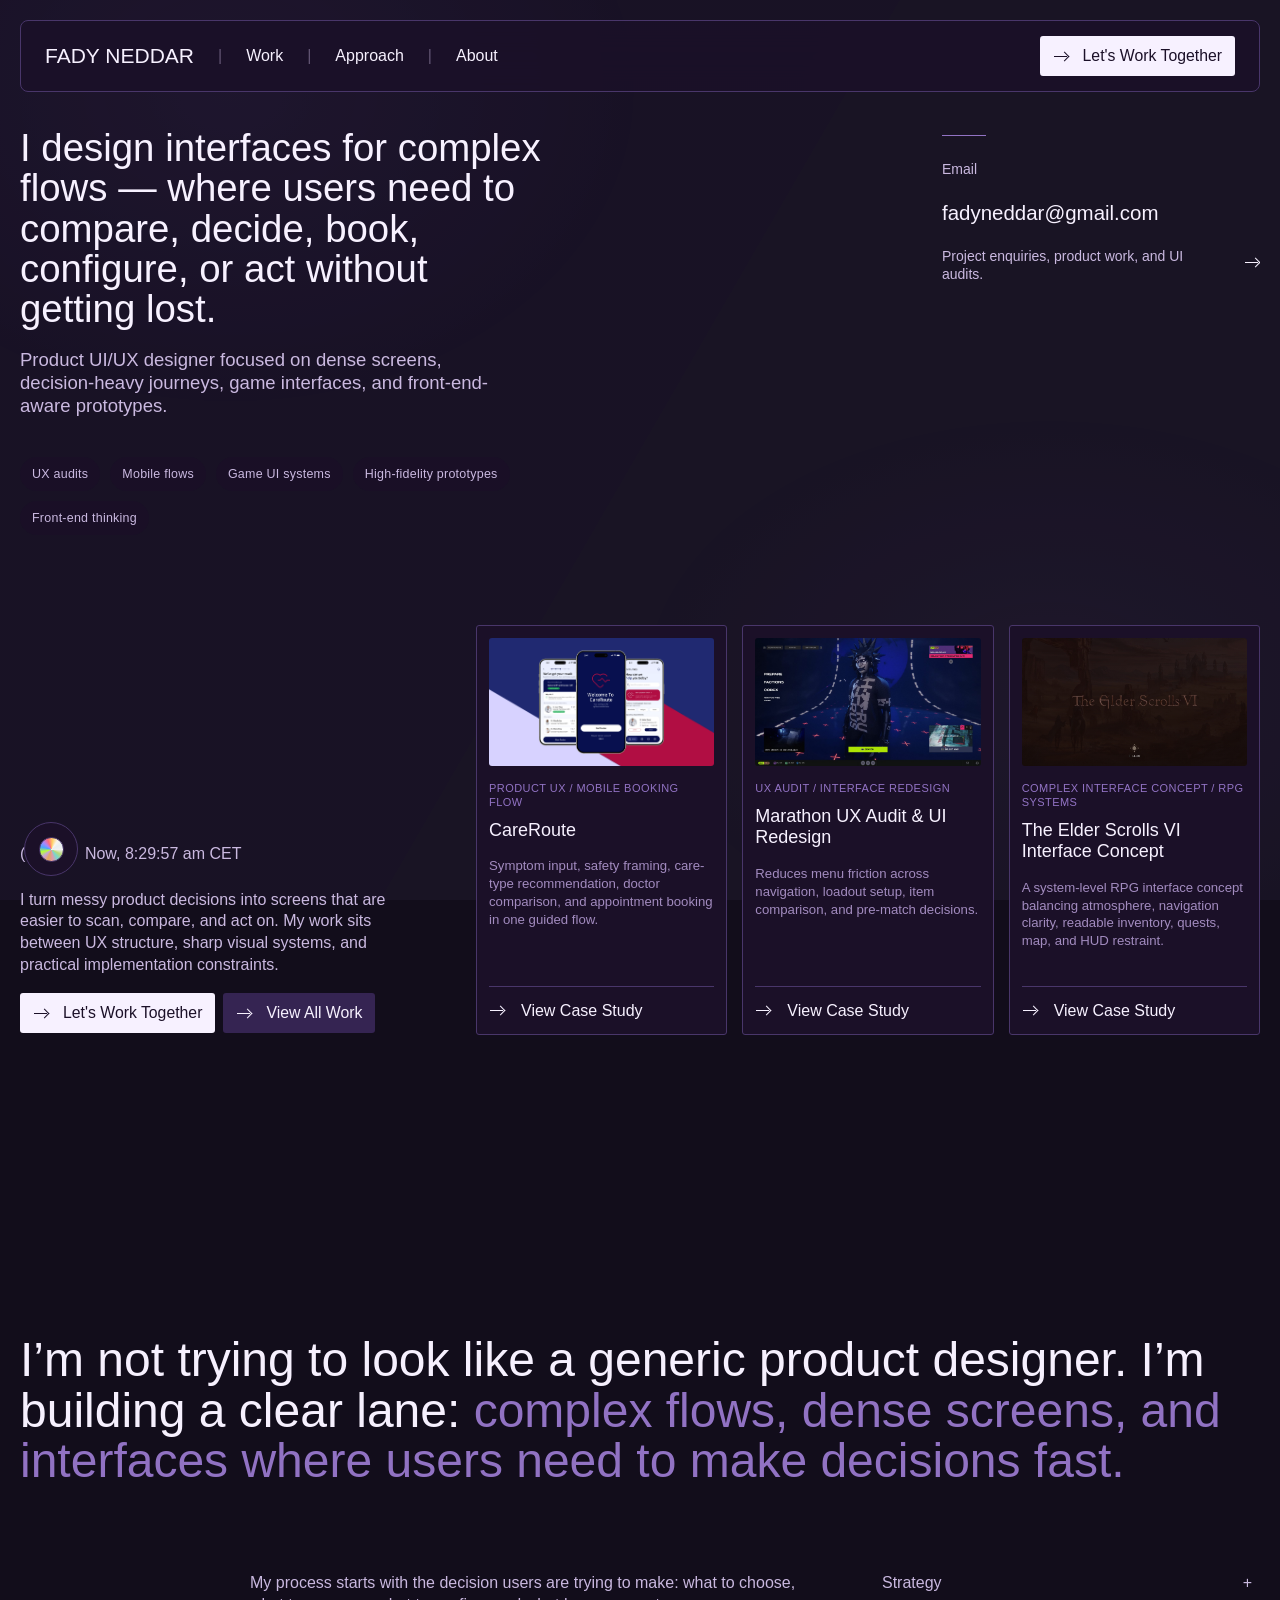
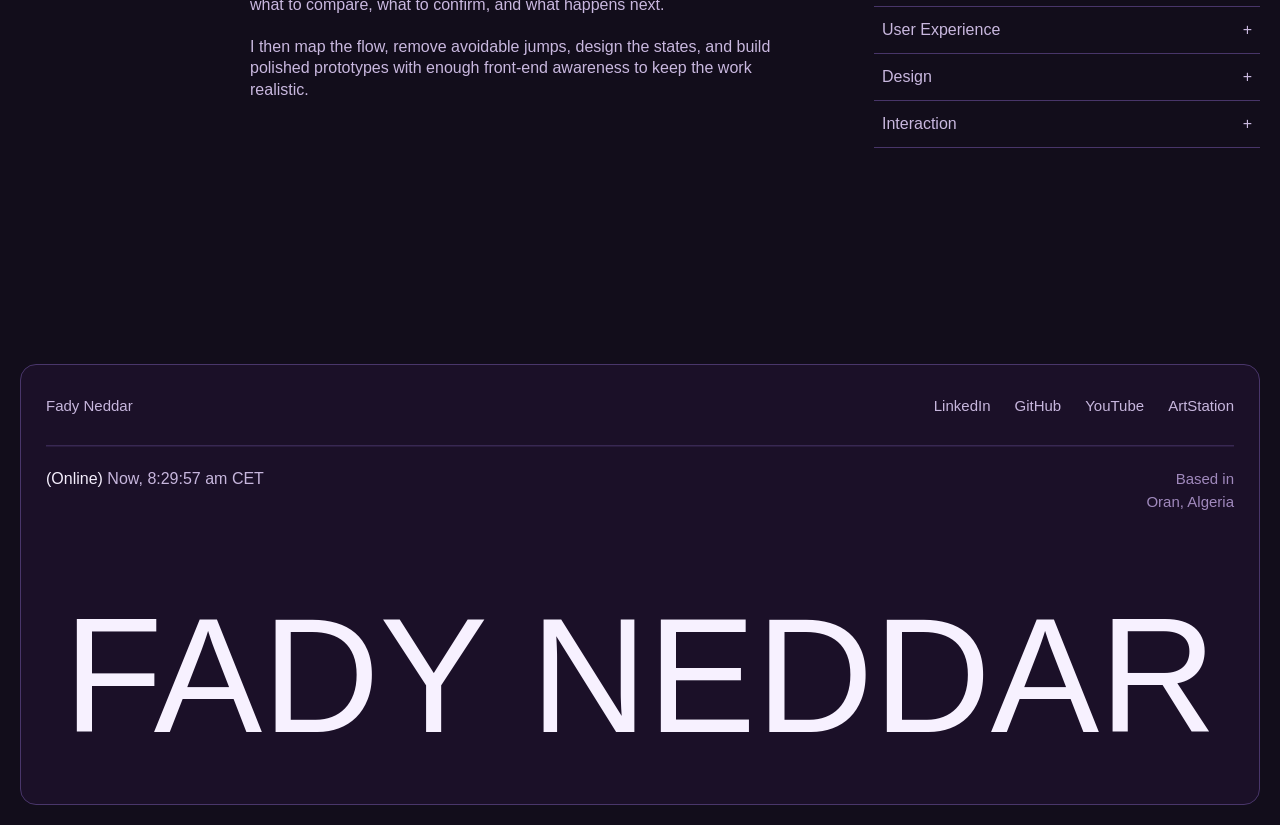
==== commit a1415c08: "Further Fixes for Mobile Readability" ====
--- a/index.html
+++ b/index.html
@@ -26,7 +26,7 @@
     <meta name="theme-color" content="#120d1b" />
     <script>
       try {
-        const theme = localStorage.getItem("portfolio-theme-v18") || "violet";
+        const theme = localStorage.getItem("portfolio-theme-v22") || "violet";
         const themeBackgrounds = {
           default: "#121312",
           olive: "#11140e",
@@ -75,13 +75,20 @@
           "lilac-light": "#ddd5ea",
           "citrus-light": "#e5dec0"
         };
+        const initialBackground = themeBackgrounds[theme] || "#120d1b";
         document.documentElement.setAttribute("data-theme", theme);
-        document.documentElement.style.setProperty("--initial-bg", themeBackgrounds[theme] || "#121312");
-        document.documentElement.style.setProperty("--initial-transition-bg", themeTransitionBackgrounds[theme] || "#0e0f0e");
+        document.documentElement.style.setProperty("--initial-bg", initialBackground);
+        document.documentElement.style.setProperty("--initial-transition-bg", themeTransitionBackgrounds[theme] || "#0e0916");
+        document.documentElement.style.setProperty("--background", initialBackground);
+        document.documentElement.style.backgroundColor = initialBackground;
+        document.querySelector('meta[name="theme-color"]')?.setAttribute("content", initialBackground);
       } catch {
         document.documentElement.setAttribute("data-theme", "violet");
         document.documentElement.style.setProperty("--initial-bg", "#120d1b");
         document.documentElement.style.setProperty("--initial-transition-bg", "#0e0916");
+        document.documentElement.style.setProperty("--background", "#120d1b");
+        document.documentElement.style.backgroundColor = "#120d1b";
+        document.querySelector('meta[name="theme-color"]')?.setAttribute("content", "#120d1b");
       }
     </script>
     <style>
--- a/styles.css
+++ b/styles.css
@@ -6444,3 +6444,144 @@
     max-height: 70px;
   }
 }
+
+/* ==============================
+   v21 — mobile scroll, header, work-card spacing, and universal centered lightbox
+   Color picker button markup intentionally untouched.
+   ============================== */
+
+/* Work page project-card image strips: reduce image gaps on desktop and mobile. */
+.work-card-track {
+  gap: 8px;
+}
+
+@media (max-width: 760px) {
+  .work-card-track {
+    gap: 6px;
+  }
+}
+
+/* Mobile header should stay in one predictable place on every page. */
+@media (max-width: 760px) {
+  .site-header {
+    position: fixed;
+    top: max(12px, env(safe-area-inset-top));
+    left: 50%;
+    z-index: 90;
+    width: calc(100% - 24px);
+    margin: 0;
+    transform: translateX(-50%);
+  }
+
+  main {
+    padding-top: 96px;
+  }
+
+  .nav-shell {
+    min-height: 58px;
+  }
+}
+
+/* Mobile horizontal galleries: show a permanent scroll hint and allow vertical page scrolling. */
+@media (max-width: 760px) {
+  .case-carousel-viewport,
+  .care-screen-row {
+    position: relative;
+    overflow-x: auto !important;
+    overflow-y: visible !important;
+    padding-bottom: 18px !important;
+    -webkit-overflow-scrolling: touch;
+    overscroll-behavior-x: contain;
+    overscroll-behavior-y: auto;
+    touch-action: pan-x pan-y !important;
+    scrollbar-width: thin !important;
+    scrollbar-color: color-mix(in srgb, var(--accent) 88%, white 4%) color-mix(in srgb, var(--panel-soft) 84%, transparent) !important;
+    background-image:
+      linear-gradient(90deg, color-mix(in srgb, var(--accent) 92%, white 4%), color-mix(in srgb, var(--accent) 92%, white 4%)),
+      linear-gradient(90deg, color-mix(in srgb, var(--panel-soft) 92%, transparent), color-mix(in srgb, var(--panel-soft) 92%, transparent));
+    background-repeat: no-repeat;
+    background-size: 32% 5px, 100% 5px;
+    background-position: left bottom, left bottom;
+    border-bottom-left-radius: 5px;
+    border-bottom-right-radius: 5px;
+  }
+
+  .case-carousel-viewport::-webkit-scrollbar,
+  .care-screen-row::-webkit-scrollbar {
+    display: block !important;
+    height: 10px !important;
+  }
+
+  .case-carousel-viewport::-webkit-scrollbar-track,
+  .care-screen-row::-webkit-scrollbar-track {
+    background: color-mix(in srgb, var(--panel-soft) 86%, transparent) !important;
+    border-radius: 999px;
+  }
+
+  .case-carousel-viewport::-webkit-scrollbar-thumb,
+  .care-screen-row::-webkit-scrollbar-thumb {
+    background: color-mix(in srgb, var(--accent) 90%, white 4%) !important;
+    border-radius: 999px;
+    border: 2px solid color-mix(in srgb, var(--background) 80%, transparent);
+  }
+}
+
+/* Mobile lightbox: all case studies should open centered/focused, not only CareRoute. */
+@media (max-width: 760px) {
+  .media-lightbox,
+  .media-lightbox.is-wide {
+    display: grid;
+    place-items: center;
+    align-items: center;
+    justify-items: center;
+    padding: 12px;
+  }
+
+  .media-lightbox-frame,
+  .media-lightbox.is-wide .media-lightbox-frame,
+  .media-lightbox.is-care-route .media-lightbox-frame {
+    width: min(100%, calc(100vw - 24px));
+    height: auto;
+    max-height: calc(100svh - 24px);
+    display: grid;
+    grid-template-rows: minmax(0, 1fr) auto;
+    overflow: hidden;
+    border: 1px solid var(--stroke);
+    border-radius: 10px;
+    padding-top: 0;
+    background: var(--panel);
+  }
+
+  .media-lightbox img,
+  .media-lightbox.is-wide img {
+    width: 100%;
+    max-width: 100%;
+    height: auto;
+    max-height: calc(100svh - 112px);
+    display: block;
+    object-fit: contain;
+    object-position: center center;
+  }
+
+  .media-lightbox.is-care-route img {
+    width: 100%;
+    height: 100%;
+    max-height: none;
+    object-fit: cover;
+    object-position: center top;
+  }
+
+  .media-lightbox-caption,
+  .media-lightbox.is-wide .media-lightbox-caption,
+  .media-lightbox.is-care-route .media-lightbox-caption {
+    position: static;
+    width: 100%;
+    min-height: 0;
+    max-height: 72px;
+    overflow: auto;
+    border-right: 0;
+    border-top: 1px solid var(--stroke);
+    padding: 10px 12px;
+    background: var(--panel);
+  }
+}
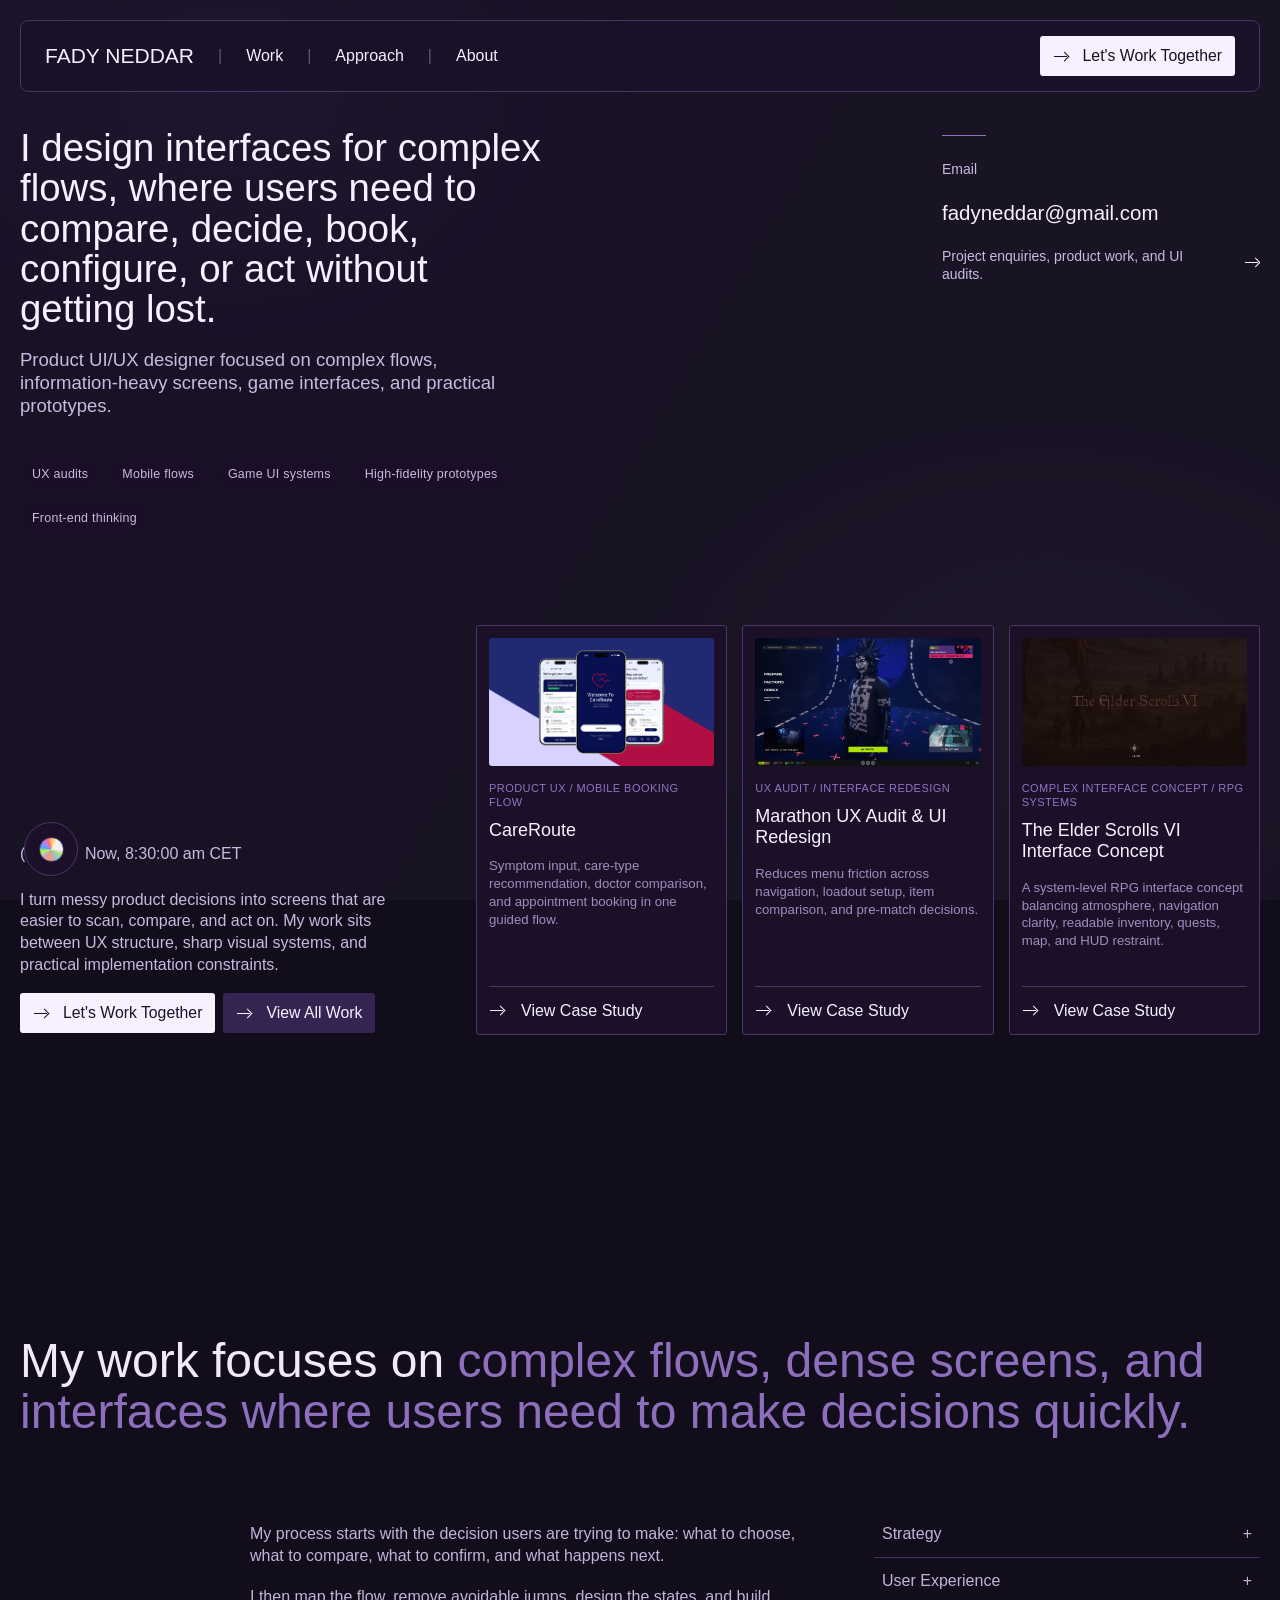
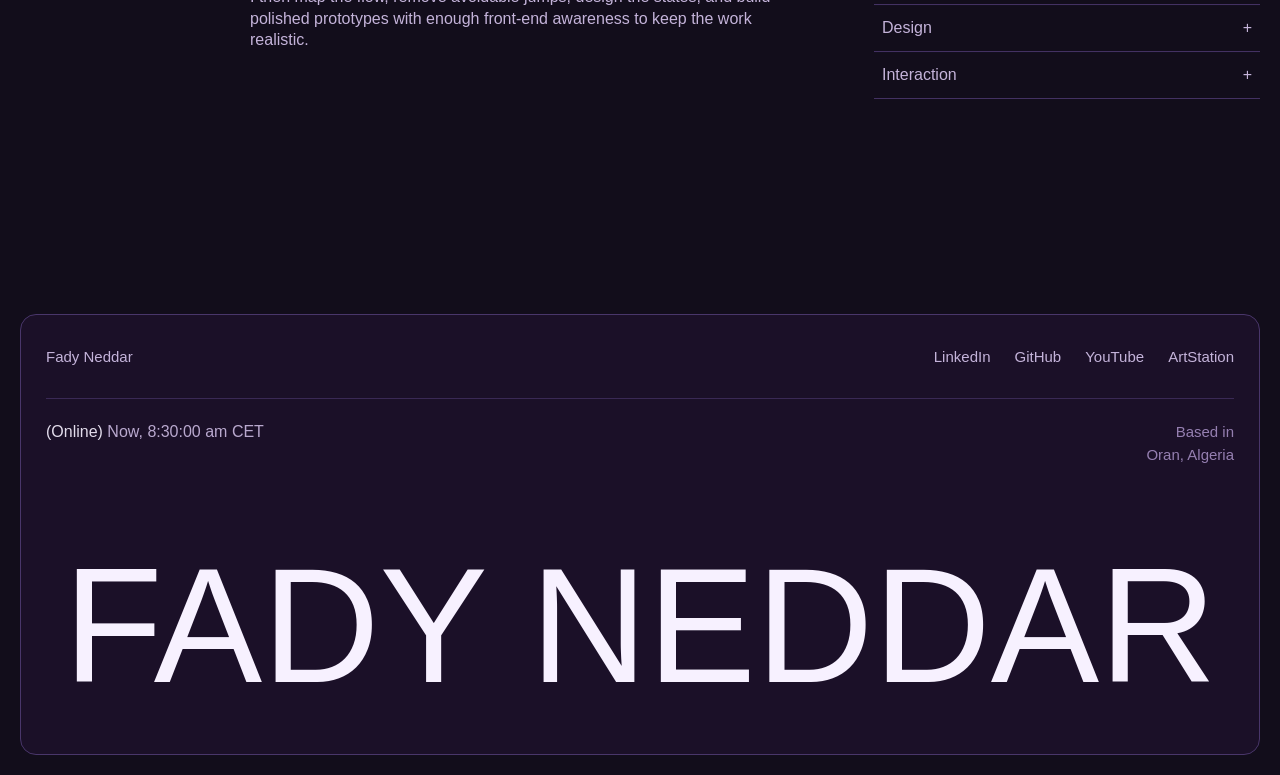
==== commit eecf0e5d: "Further Fixes for Mobile Readability" ====
--- a/index.html
+++ b/index.html
@@ -169,10 +169,10 @@
         <div class="hero-grid">
           <div class="intro-copy">
             <h1 class="intro-title">
-              I design interfaces for complex flows — where users need to compare, decide, book, configure, or act without getting lost.
+              I design interfaces for complex flows, where users need to compare, decide, book, configure, or act without getting lost.
             </h1>
             <p class="intro-support">
-              Product UI/UX designer focused on dense screens, decision-heavy journeys, game interfaces, and front-end-aware prototypes.
+              Product UI/UX designer focused on complex flows, information-heavy screens, game interfaces, and practical prototypes.
             </p>
             <div class="proof-strip" aria-label="Portfolio focus areas">
               <span>UX audits</span>
@@ -220,7 +220,7 @@
               <span class="project-category">Product UX / mobile booking flow</span>
               <h2>CareRoute</h2>
               <p>
-                Symptom input, safety framing, care-type recommendation, doctor comparison, and appointment booking in one guided flow.
+                Symptom input, care-type recommendation, doctor comparison, and appointment booking in one guided flow.
               </p>
               <span class="case-link">
                 <span class="icon-arrow" aria-hidden="true"></span>
@@ -264,7 +264,7 @@
 
       <section class="approach" id="approach">
         <p class="statement">
-          I’m not trying to look like a generic product designer. I’m building a clear lane: <span>complex flows, dense screens, and interfaces where users need to make decisions fast.</span>
+          My work focuses on <span>complex flows, dense screens, and interfaces where users need to make decisions quickly.</span>
         </p>
 
         <div class="approach-details">
@@ -294,7 +294,7 @@
                 <span class="plus-mark" aria-hidden="true">+</span>
               </button>
               <p class="capability-copy" id="skill-ux">
-                Mapping decisions, comparison points, error states, and navigation depth so users do not hold the whole product in memory.
+                Mapping decisions, comparison points, error states, and navigation paths so users do not have to remember information across multiple screens.
               </p>
             </div>
             <div class="capability-item">
@@ -312,7 +312,7 @@
                 <span class="plus-mark" aria-hidden="true">+</span>
               </button>
               <p class="capability-copy" id="skill-interaction">
-                Using motion to clarify feedback, transitions, and state changes — not to decorate screens that already need focus.
+                Using motion to clarify feedback, transitions, and state changes. Motion should not decorate screens that already need focus.
               </p>
             </div>
           </div>
--- a/styles.css
+++ b/styles.css
@@ -5371,7 +5371,7 @@
 }
 
 /* ==============================
-   v8 — case structure and theme updates
+   v8 - case structure and theme updates
    Color picker button markup intentionally untouched.
    ============================== */
 :root {
@@ -5561,7 +5561,7 @@
 
 
 /* ==============================
-   v11 — CareRoute truth + smooth draggable rows
+   v11 - CareRoute truth + smooth draggable rows
    Color picker button markup intentionally untouched.
    ============================== */
 .case-process-strip {
@@ -5635,7 +5635,7 @@
 }
 
 /* ==============================
-   v12 — mobile case table + process shortcut fixes
+   v12 - mobile case table + process shortcut fixes
    Color picker/button untouched.
    ============================== */
 @media (max-width: 760px) {
@@ -5760,7 +5760,7 @@
 }
 
 /* ==============================
-   v14 — mobile readability + stronger red theme
+   v14 - mobile readability + stronger red theme
    Color picker button markup intentionally untouched.
    ============================== */
 html[data-theme="red"] {
@@ -5997,7 +5997,7 @@
 }
 
 /* ==============================
-   v16 — final mobile fixes requested
+   v16 - final mobile fixes requested
    Color picker button untouched.
    ============================== */
 
@@ -6216,7 +6216,7 @@
 
 
 /* ==============================
-   v17 — theme naming, mobile drag, centered lightbox
+   v17 - theme naming, mobile drag, centered lightbox
    Color picker button untouched.
    ============================== */
 .case-carousel-viewport,
@@ -6302,7 +6302,7 @@
 }
 
 /* ==============================
-   v20 — mobile CareRoute zoom, visible scrollbars, safer picker/form polish
+   v20 - mobile CareRoute zoom, visible scrollbars, safer picker/form polish
    Color picker button untouched.
    ============================== */
 
@@ -6446,7 +6446,7 @@
 }
 
 /* ==============================
-   v21 — mobile scroll, header, work-card spacing, and universal centered lightbox
+   v21 - mobile scroll, header, work-card spacing, and universal centered lightbox
    Color picker button markup intentionally untouched.
    ============================== */
 
@@ -6585,3 +6585,529 @@
     background: var(--panel);
   }
 }
+
+/* Mobile: remove animated decorative background layers for a calmer, lighter page. */
+@media (max-width: 760px) {
+  .background-waves {
+    display: none !important;
+  }
+}
+
+/* v24 - mobile galleries: real persistent scrollbar + contact drawer above fixed header */
+@media (max-width: 760px) {
+  .case-carousel-viewport,
+  .care-screen-row {
+    overflow-x: auto !important;
+    overflow-y: hidden !important;
+    padding-bottom: 0 !important;
+    background-image: none !important;
+    border-bottom-left-radius: 0 !important;
+    border-bottom-right-radius: 0 !important;
+    -webkit-overflow-scrolling: touch;
+    touch-action: pan-x pan-y !important;
+    scrollbar-width: none !important;
+  }
+
+  .case-carousel-viewport::-webkit-scrollbar,
+  .care-screen-row::-webkit-scrollbar {
+    display: none !important;
+    width: 0 !important;
+    height: 0 !important;
+  }
+
+  .mobile-gallery-scrollbar {
+    position: relative;
+    display: block;
+    width: 100%;
+    height: 8px;
+    margin: 10px 0 0;
+    overflow: hidden;
+    border-radius: 999px;
+    background: color-mix(in srgb, var(--panel-soft) 78%, var(--background));
+    box-shadow: inset 0 0 0 1px color-mix(in srgb, var(--stroke) 72%, transparent);
+    cursor: pointer;
+    touch-action: none;
+  }
+
+  .mobile-gallery-scrollbar[hidden] {
+    display: none;
+  }
+
+  .mobile-gallery-scrollbar-thumb {
+    position: absolute;
+    top: 0;
+    bottom: 0;
+    left: 0;
+    min-width: 54px;
+    border-radius: inherit;
+    background: var(--accent);
+    box-shadow: 0 0 12px color-mix(in srgb, var(--accent) 44%, transparent);
+    will-change: left, width;
+  }
+
+  .contact-drawer-shell {
+    z-index: 140;
+  }
+
+  .contact-drawer {
+    padding-top: max(28px, calc(env(safe-area-inset-top) + 18px));
+  }
+
+  .drawer-close {
+    top: max(16px, calc(env(safe-area-inset-top) + 8px));
+    right: 16px;
+    z-index: 150;
+  }
+}
+
+
+/* v25: writing cleanup, source links, and iOS form zoom fix */
+.source-links {
+  display: flex;
+  flex-wrap: wrap;
+  gap: 10px 16px;
+  align-items: center;
+  margin-top: 18px;
+  font-size: 0.84rem;
+}
+.source-links span {
+  color: var(--accent);
+  font-weight: 700;
+  text-transform: uppercase;
+  letter-spacing: 0.08em;
+}
+.source-links a {
+  color: var(--text-soft);
+  text-decoration: underline;
+  text-underline-offset: 3px;
+}
+.source-links a:hover,
+.source-links a:focus-visible {
+  color: var(--text);
+}
+@media (max-width: 820px) {
+  input,
+  select,
+  textarea,
+  .contact-form input,
+  .contact-form select,
+  .contact-form textarea {
+    font-size: 16px !important;
+  }
+}
+
+
+/* ==============================
+   v26 CareRoute focused case study
+   ============================== */
+.care-product-summary {
+  margin-top: clamp(34px, 5vw, 72px);
+  max-width: 980px;
+}
+.care-product-summary h2 {
+  max-width: 900px;
+  margin: 8px 0 12px;
+  color: var(--text);
+  font-size: clamp(28px, 4vw, 58px);
+  line-height: 1.02;
+  letter-spacing: -0.05em;
+}
+.care-product-summary > p:last-child {
+  max-width: 760px;
+  color: var(--text-subtle);
+}
+.care-hero-meta {
+  margin-top: clamp(22px, 3vw, 36px);
+  padding-top: clamp(18px, 2vw, 26px);
+  border-top: 1px solid var(--stroke);
+}
+.care-three-grid {
+  grid-template-columns: repeat(3, minmax(0, 1fr));
+}
+.supporting-gallery {
+  overflow: hidden;
+}
+@media (max-width: 860px) {
+  .care-three-grid { grid-template-columns: 1fr; }
+}
+@media (max-width: 760px) {
+  .care-product-summary { margin-top: 28px; }
+  .care-product-summary h2 { font-size: clamp(32px, 10vw, 48px); }
+  .care-hero-meta { grid-template-columns: 1fr; }
+}
+
+
+/* CareRoute v27: interview detail and explicit flow sections */
+.care-interview-grid {
+  display: grid;
+  grid-template-columns: repeat(3, minmax(0, 1fr));
+  gap: 1rem;
+  margin-top: 1.5rem;
+}
+.care-interview-card {
+  border: 1px solid var(--border-color);
+  border-radius: 0.85rem;
+  padding: 1.15rem;
+  background: color-mix(in srgb, var(--surface-color) 88%, transparent);
+}
+.care-interview-card > span,
+.care-interview-meta {
+  color: var(--accent-color);
+  text-transform: uppercase;
+  letter-spacing: .08em;
+  font-size: .72rem;
+}
+.care-interview-card h3 {
+  margin: .55rem 0 .2rem;
+  font-size: 1.35rem;
+}
+.care-interview-card p {
+  margin: .7rem 0;
+  line-height: 1.55;
+}
+.care-interview-card blockquote {
+  margin: .9rem 0;
+  padding-left: .85rem;
+  border-left: 2px solid var(--accent-color);
+  font-size: 1rem;
+  line-height: 1.45;
+}
+.care-interview-card ul {
+  margin: .7rem 0 0;
+  padding-left: 1rem;
+}
+.care-interview-card li {
+  margin: .45rem 0;
+  line-height: 1.45;
+}
+.care-research-summary {
+  margin-top: 1.25rem;
+}
+.care-feature-gallery {
+  margin-top: 1.4rem;
+}
+@media (max-width: 820px) {
+  .care-interview-grid { grid-template-columns: 1fr; }
+  .care-interview-card { padding: 1rem; }
+  .care-interview-card h3 { font-size: 1.15rem; }
+}
+
+
+/* CareRoute v28: compact research bridge and journey strip */
+.care-secondary-grid {
+  display: grid;
+  grid-template-columns: repeat(3, minmax(0, 1fr));
+  gap: 1rem;
+  margin-top: 1.4rem;
+}
+.care-source-note {
+  margin: 1rem 0 0;
+  color: var(--text-subtle);
+  font-size: .86rem;
+}
+.care-synthesis-table {
+  margin-top: 1.4rem;
+}
+.care-journey-compare {
+  display: grid;
+  gap: 1rem;
+  margin-top: 1.4rem;
+}
+.care-journey-compare article {
+  border: 1px solid var(--border-color);
+  border-radius: .85rem;
+  padding: 1rem;
+  background: color-mix(in srgb, var(--surface-color) 88%, transparent);
+}
+.care-journey-compare article > span,
+.care-requirement-list span {
+  color: var(--accent-color);
+  text-transform: uppercase;
+  letter-spacing: .08em;
+  font-size: .72rem;
+}
+.care-journey-strip {
+  display: grid;
+  grid-template-columns: repeat(5, minmax(0, 1fr));
+  gap: .6rem;
+  margin-top: .8rem;
+}
+.care-journey-strip strong {
+  position: relative;
+  display: flex;
+  min-height: 68px;
+  align-items: center;
+  padding: .7rem .8rem;
+  border: 1px solid var(--stroke);
+  border-radius: .65rem;
+  color: var(--text);
+  font-size: .88rem;
+  line-height: 1.25;
+}
+.care-journey-strip strong:not(:last-child)::after {
+  content: '→';
+  position: absolute;
+  right: -.52rem;
+  z-index: 2;
+  color: var(--accent-color);
+  font-weight: 700;
+}
+.care-requirement-list {
+  display: grid;
+  grid-template-columns: repeat(4, minmax(0, 1fr));
+  gap: 1rem;
+  margin-top: 1.25rem;
+}
+.care-requirement-list article {
+  border-top: 1px solid var(--stroke);
+  padding-top: .9rem;
+}
+.care-requirement-list p {
+  margin: .65rem 0 0;
+  line-height: 1.5;
+}
+@media (max-width: 900px) {
+  .care-secondary-grid,
+  .care-requirement-list { grid-template-columns: repeat(2, minmax(0, 1fr)); }
+  .care-journey-strip { grid-template-columns: 1fr; gap: .48rem; }
+  .care-journey-strip strong { min-height: auto; }
+  .care-journey-strip strong:not(:last-child)::after {
+    content: '↓';
+    right: auto;
+    left: 50%;
+    bottom: -.64rem;
+    transform: translateX(-50%);
+  }
+}
+@media (max-width: 560px) {
+  .care-secondary-grid,
+  .care-requirement-list { grid-template-columns: 1fr; }
+}
+
+
+/* v29: CareRoute hero simplification */
+.case-careroute .case-tldr {
+  margin-top: clamp(34px, 4vw, 54px);
+}
+@media (max-width: 760px) {
+  .case-careroute .case-tldr {
+    margin-top: 26px;
+  }
+}
+
+
+/* v30 CareRoute: restore the editorial case-study rhythm used by the game pages */
+.case-careroute .care-user-quote-grid,
+.case-careroute .care-persona-grid,
+.case-careroute .evidence-grid,
+.case-careroute .decision-grid {
+  margin-top: 1.35rem;
+}
+.case-careroute .care-user-quote-grid {
+  grid-template-columns: repeat(3, minmax(0, 1fr));
+}
+.case-careroute .care-user-quote-grid .quote-card {
+  min-height: 250px;
+  display: flex;
+  flex-direction: column;
+  justify-content: space-between;
+}
+.case-careroute .care-user-quote-grid .quote-card p {
+  font-size: clamp(1rem, 1.25vw, 1.2rem);
+  line-height: 1.5;
+}
+.case-careroute .care-user-quote-grid cite {
+  margin-top: 1.3rem;
+}
+.case-careroute .care-persona-grid {
+  grid-template-columns: repeat(3, minmax(0, 1fr));
+}
+.case-careroute .care-research-summary {
+  margin-top: 2.1rem;
+}
+.case-careroute .care-research-summary > .case-kicker {
+  margin-bottom: .85rem;
+}
+.case-careroute .care-source-note {
+  margin-top: .9rem;
+  opacity: .72;
+}
+.case-careroute .care-journey-compare-flow {
+  display: grid;
+  gap: 1rem;
+  margin-top: 1.35rem;
+}
+.case-careroute .care-journey-compare-flow .care-flow-card {
+  margin: 0;
+}
+.case-careroute .care-flow-label {
+  display: block;
+  margin-bottom: 1rem;
+  color: var(--accent);
+  font-size: .74rem;
+  font-weight: 700;
+  letter-spacing: .1em;
+  text-transform: uppercase;
+}
+.case-careroute .care-journey-compare-flow .care-flow {
+  margin-top: 0;
+}
+.case-careroute .care-requirement-list {
+  margin-top: 1.2rem;
+}
+@media (max-width: 900px) {
+  .case-careroute .care-user-quote-grid,
+  .case-careroute .care-persona-grid {
+    grid-template-columns: 1fr;
+  }
+  .case-careroute .care-user-quote-grid .quote-card {
+    min-height: auto;
+  }
+}
+
+/* v31 - Mobile uses a clean flat theme background with no decorative glow layers. */
+@media (max-width: 760px) {
+  body::before,
+  .background-waves {
+    display: none !important;
+  }
+
+  html,
+  body {
+    background-image: none !important;
+  }
+}
+
+
+/* v32 - Compact CareRoute research and requirements */
+.case-careroute .care-interview-list {
+  display: grid;
+  gap: 10px;
+  margin-top: 1.35rem;
+}
+.case-careroute .care-interview-item {
+  display: grid;
+  grid-template-columns: minmax(170px, .72fr) minmax(240px, 1fr) minmax(300px, 1.25fr);
+  gap: clamp(18px, 3vw, 44px);
+  align-items: center;
+  border-top: 1px solid var(--stroke);
+  padding: 18px 0;
+}
+.case-careroute .care-interview-item:last-child {
+  border-bottom: 1px solid var(--stroke);
+}
+.case-careroute .care-interview-meta span,
+.case-careroute .care-interview-meta small {
+  display: block;
+}
+.case-careroute .care-interview-meta span {
+  color: var(--accent);
+  font-size: 12px;
+  font-weight: 700;
+  letter-spacing: .08em;
+  text-transform: uppercase;
+}
+.case-careroute .care-interview-meta small {
+  margin-top: 8px;
+  color: var(--text-dim);
+  font-size: 13px;
+  line-height: 1.35;
+}
+.case-careroute .care-interview-body h3,
+.case-careroute .care-interview-body p,
+.case-careroute .care-interview-item blockquote {
+  margin: 0;
+}
+.case-careroute .care-interview-body h3 {
+  color: var(--text);
+  font-size: 17px;
+  font-weight: 500;
+  line-height: 1.2;
+}
+.case-careroute .care-interview-body p {
+  margin-top: 8px;
+  color: var(--text-muted);
+  font-size: 14px;
+  line-height: 1.45;
+}
+.case-careroute .care-interview-item blockquote {
+  color: var(--text);
+  font-size: clamp(15px, 1.15vw, 18px);
+  line-height: 1.42;
+}
+.case-careroute .care-research-summary {
+  margin-top: clamp(34px, 4vw, 54px);
+}
+.case-careroute .care-compact-list {
+  display: grid;
+  grid-template-columns: repeat(2, minmax(0, 1fr));
+  margin: .95rem 0 0;
+  padding: 0;
+  border-top: 1px solid var(--stroke);
+  list-style: none;
+}
+.case-careroute .care-compact-list li {
+  display: grid;
+  grid-template-columns: 32px minmax(0, 1fr);
+  gap: 10px;
+  align-items: start;
+  border-bottom: 1px solid var(--stroke);
+  padding: 15px 4px 15px 0;
+}
+.case-careroute .care-compact-list li:nth-child(odd) {
+  padding-right: 18px;
+}
+.case-careroute .care-compact-list li:nth-child(even) {
+  border-left: 1px solid var(--stroke);
+  padding-left: 18px;
+}
+.case-careroute .care-compact-list span {
+  color: var(--accent);
+  font-size: 12px;
+  font-weight: 700;
+  line-height: 1.45;
+}
+.case-careroute .care-compact-list p {
+  margin: 0;
+  color: var(--text-muted);
+  font-size: 15px;
+  line-height: 1.42;
+}
+.case-careroute .care-requirement-list {
+  margin-top: 1rem;
+}
+@media (max-width: 900px) {
+  .case-careroute .care-interview-item {
+    grid-template-columns: minmax(0, .7fr) minmax(0, 1.3fr);
+    gap: 12px 20px;
+  }
+  .case-careroute .care-interview-item blockquote {
+    grid-column: 1 / -1;
+    color: var(--text-muted);
+  }
+}
+@media (max-width: 560px) {
+  .case-careroute .care-interview-item {
+    display: block;
+    padding: 15px 0;
+  }
+  .case-careroute .care-interview-body {
+    margin-top: 12px;
+  }
+  .case-careroute .care-interview-item blockquote {
+    margin-top: 12px;
+    padding-left: 12px;
+    border-left: 2px solid var(--accent);
+    font-size: 15px;
+    line-height: 1.45;
+  }
+  .case-careroute .care-compact-list {
+    grid-template-columns: 1fr;
+  }
+  .case-careroute .care-compact-list li,
+  .case-careroute .care-compact-list li:nth-child(odd),
+  .case-careroute .care-compact-list li:nth-child(even) {
+    border-left: 0;
+    padding: 13px 0;
+  }
+}
